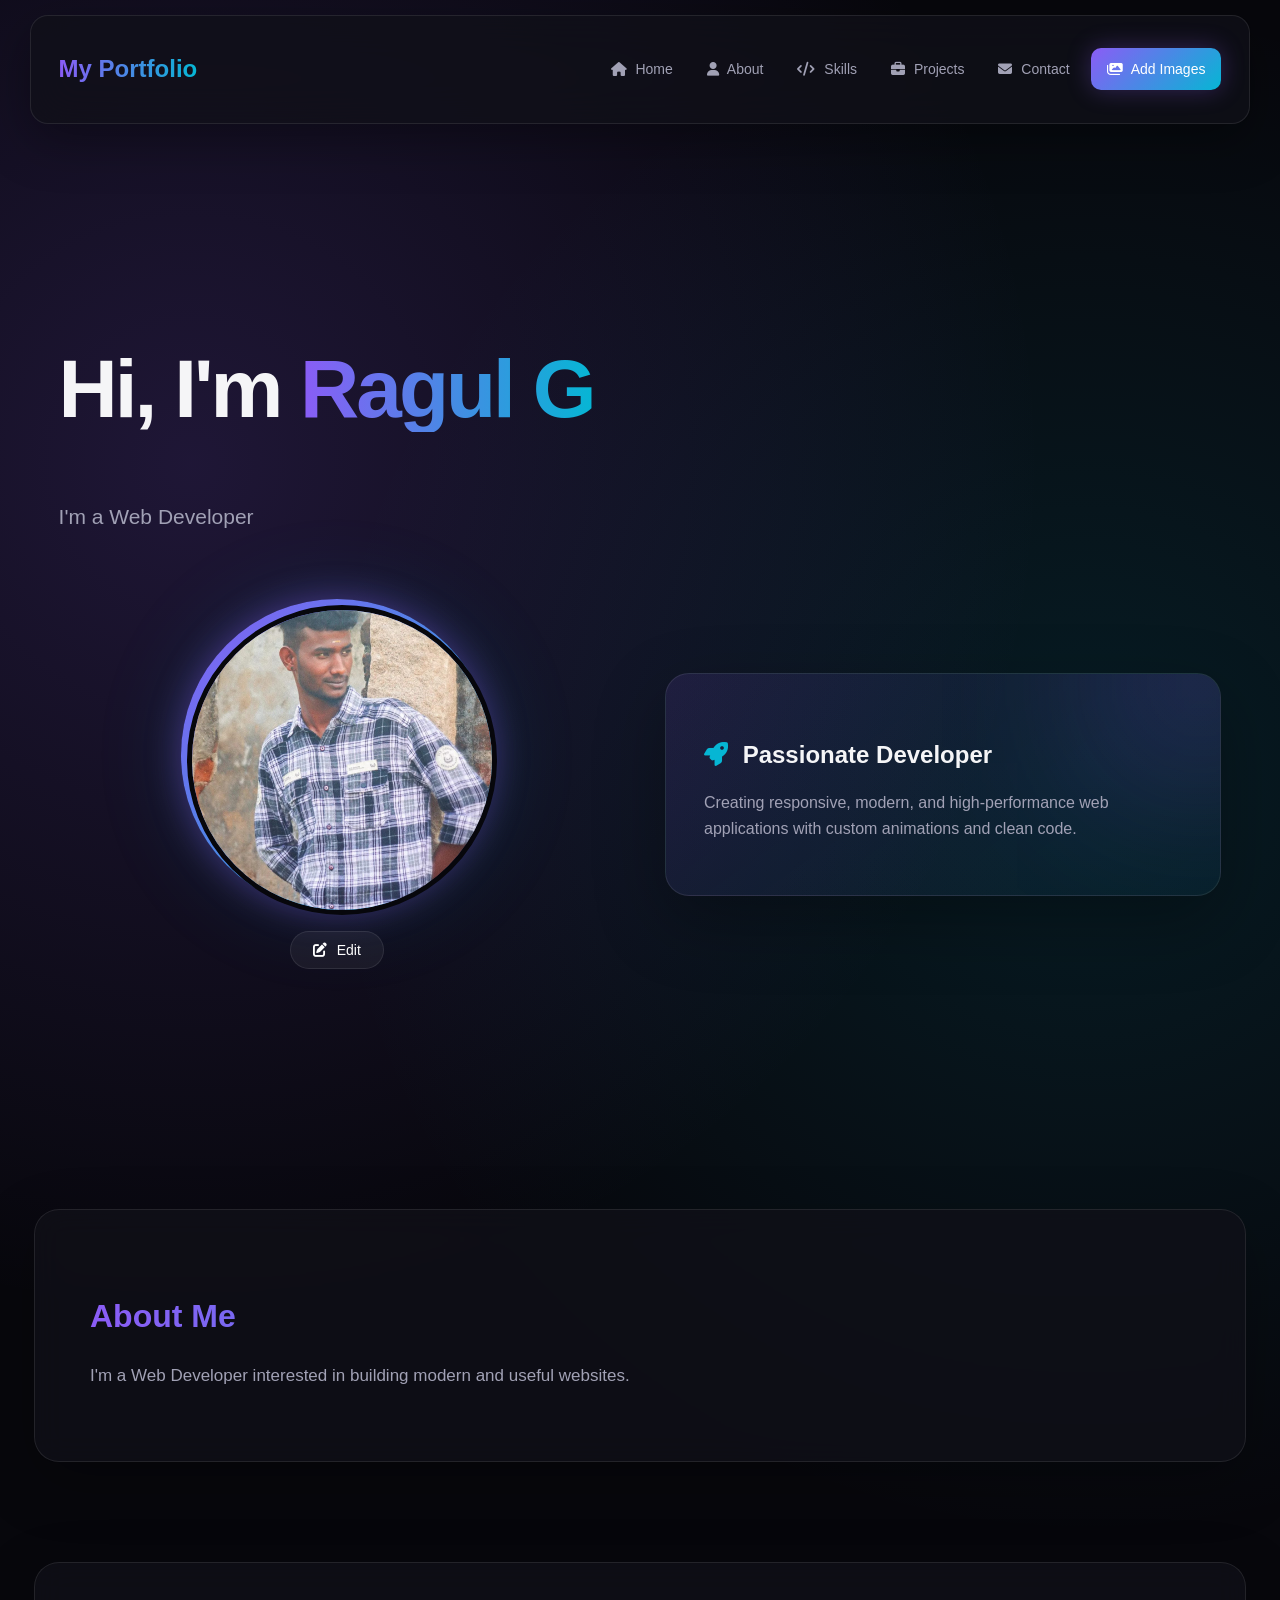
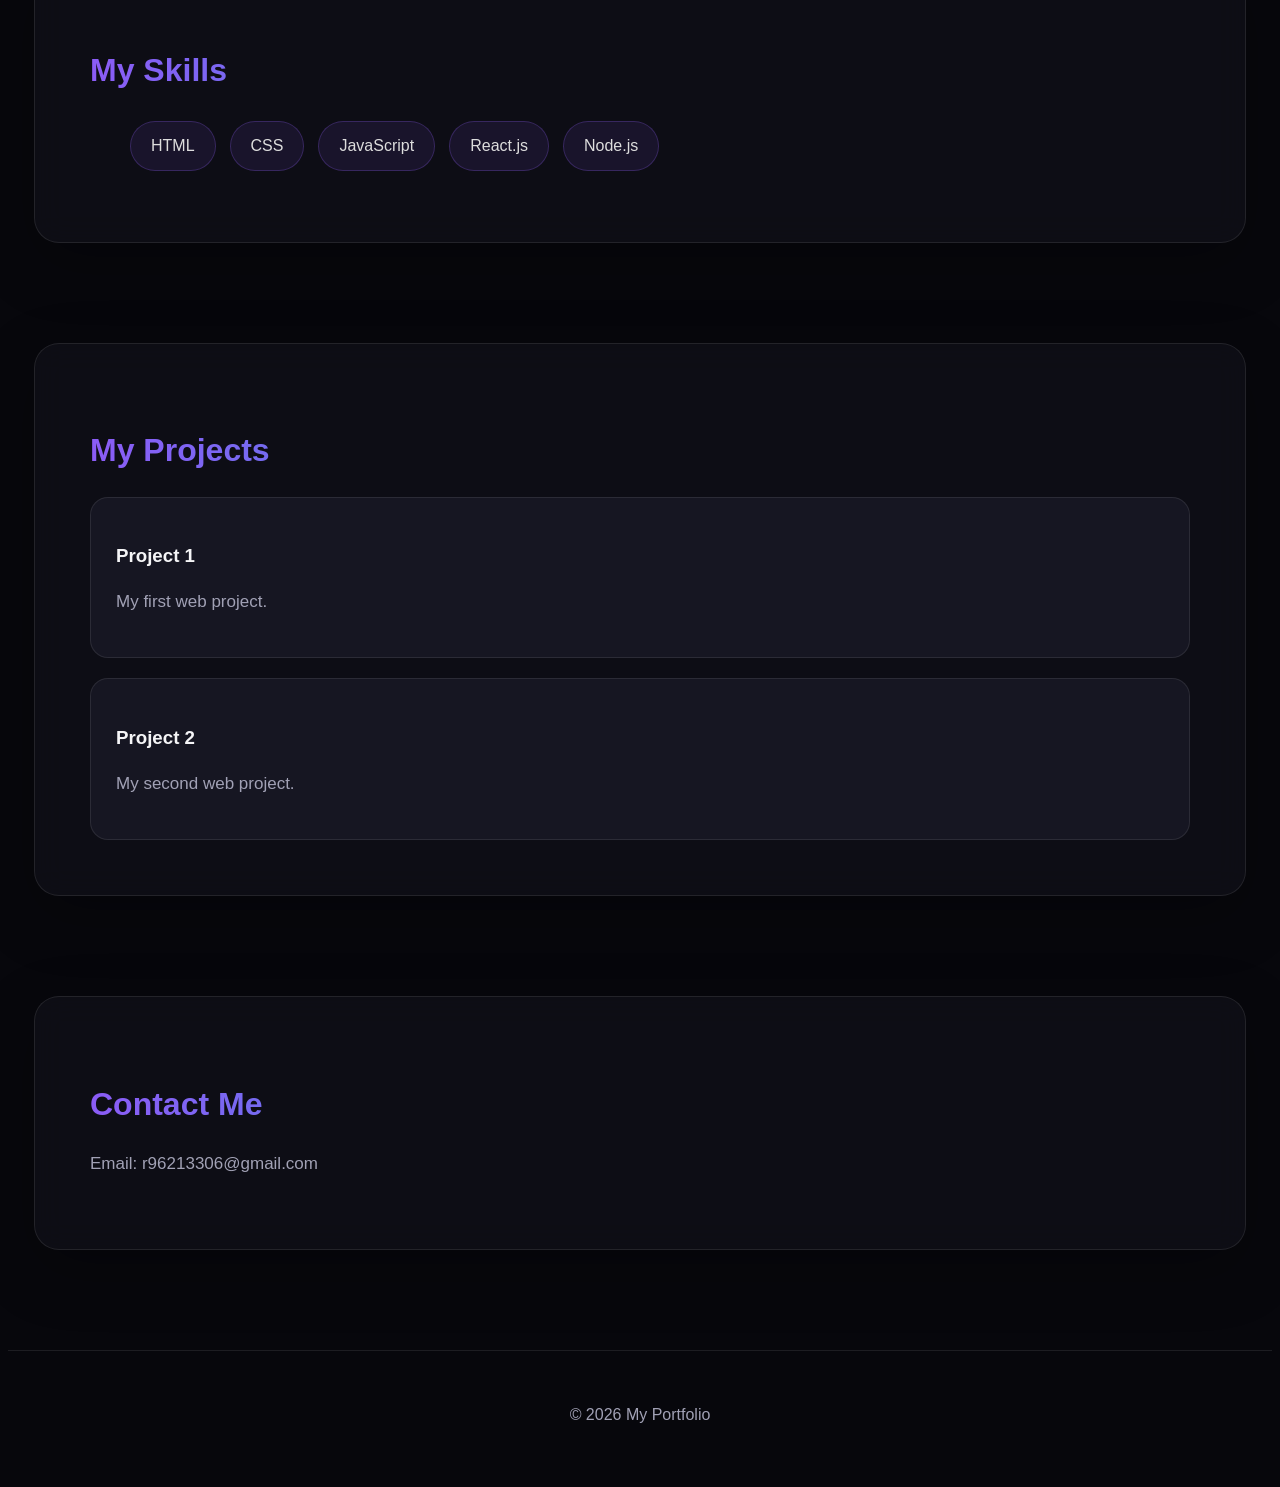
==== index.html @ f5f90d05 "first commit" ====
<!DOCTYPE html>
<html lang="en">
<head>
    <meta charset="UTF-8">
    <meta name="viewport" content="width=device-width, initial-scale=1.0">
    <title>My Portfolio</title>
    <link rel="stylesheet" href="style.css">
    <link rel="stylesheet" href="https://cdnjs.cloudflare.com/ajax/libs/font-awesome/6.5.1/css/all.min.css">
</head>
<body>

    <header>
        <h1>My Portfolio</h1>
        <nav>
            <a href="#home"><i class="fa-solid fa-house"></i> Home</a>
            <a href="#about"><i class="fa-solid fa-user"></i> About</a>
            <a href="#skills"><i class="fa-solid fa-code"></i> Skills</a>
            <a href="#projects"><i class="fa-solid fa-briefcase"></i> Projects</a>
            <a href="#contact"><i class="fa-solid fa-envelope"></i> Contact</a>
            <a href="gallery.html" class="btn"><i class="fas fa-images"></i> Add Images</a>
        </nav>
    </header>

    <main>
        <section id="home" class="hero-section">
            <div class="home-text">
                <h2>Hi, I'm <span>Ragul G</span></h2>
                <p>I'm a Web Developer</p>
            </div>

            <!-- Profile & Side Box Container -->
            <div class="hero-content">
                <!-- Left: Profile & Centered Edit Button -->
                <div class="profile-wrapper">
                    <div class="profile-container">
                        <img src="profile.jpg" alt="Ragul G" class="profile-img" id="main-photo">
                    </div>
                    
                    <button class="edit-btn" onclick="document.getElementById('profile-upload').click()">
                        <i class="fa-solid fa-pen-to-square"></i> Edit
                    </button>
                    <input type="file" id="profile-upload" accept="image/*" style="display: none;" onchange="changeProfilePic(event)">
                </div>

                <!-- Right: Side Animated Glow Box -->
                <div class="animated-box">
                    <h3><i class="fa-solid fa-rocket"></i> Passionate Developer</h3>
                    <p>Creating responsive, modern, and high-performance web applications with custom animations and clean code.</p>
                </div>
            </div>
        </section>

        <section id="about">
            <h2>About Me</h2>
            <p>I'm a Web Developer interested in building modern and useful websites.</p>
        </section>

        <section id="skills">
            <h2>My Skills</h2>
            <ul>
                <li>HTML</li>
                <li>CSS</li>
                <li>JavaScript</li>
                <li>React.js</li>
                <li>Node.js</li>
            </ul>
        </section>

        <section id="projects">
            <h2>My Projects</h2>
            <div>
                <h3>Project 1</h3>
                <p>My first web project.</p>
            </div>
            <div>
                <h3>Project 2</h3>
                <p>My second web project.</p>
            </div>
        </section>

        <section id="contact">
            <h2>Contact Me</h2>
            <p>Email: r96213306@gmail.com</p>
        </section>
    </main>

    <footer>
        <p>© 2026 My Portfolio</p>
    </footer>

    <script src="script.js"></script>
</body>
</html>
---- style.css ----
```css
@import url('https://fonts.googleapis.com/css2?family=Inter:wght@400;500;600;700;800&display=swap');

* {
    margin: 0;
    padding: 0;
    box-sizing: border-box;
    scroll-behavior: smooth;
}

:root {
    --bg: #07070c;
    --card: #101018;
    --card-light: #161622;
    --text: #f5f5f7;
    --muted: #a1a1b5;
    --purple: #8b5cf6;
    --cyan: #06b6d4;
    --border: rgba(255, 255, 255, 0.09);
}

body {
    font-family: 'Inter', sans-serif;
    background:
        radial-gradient(circle at 15% 15%, rgba(139, 92, 246, 0.18), transparent 30%),
        radial-gradient(circle at 85% 25%, rgba(6, 182, 212, 0.12), transparent 30%),
        var(--bg);
    color: var(--text);
    line-height: 1.6;
}

/* ================= HEADER ================= */

header {
    position: sticky;
    top: 15px;
    z-index: 1000;

    width: 92%;
    max-width: 1200px;
    margin: 15px auto;

    padding: 18px 28px;

    display: flex;
    align-items: center;
    justify-content: space-between;

    background: rgba(16, 16, 24, 0.75);
    backdrop-filter: blur(20px);

    border: 1px solid var(--border);
    border-radius: 18px;

    box-shadow: 0 15px 50px rgba(0, 0, 0, 0.35);
}

header h1 {
    font-size: 24px;
    font-weight: 800;

    background: linear-gradient(
        90deg,
        var(--purple),
        var(--cyan)
    );

    -webkit-background-clip: text;
    -webkit-text-fill-color: transparent;
}

nav {
    display: flex;
    align-items: center;
    gap: 8px;
}

nav a {
    color: var(--muted);
    text-decoration: none;

    padding: 9px 13px;

    border-radius: 10px;

    font-size: 14px;
    font-weight: 500;

    transition: 0.3s;
}

nav a i {
    margin-right: 5px;
}

nav a:hover {
    color: white;
    background: rgba(139, 92, 246, 0.12);
}

nav .btn {
    background: linear-gradient(
        135deg,
        var(--purple),
        var(--cyan)
    );

    color: white;

    padding: 10px 16px;

    box-shadow: 0 0 25px rgba(139, 92, 246, 0.3);
}

nav .btn:hover {
    transform: translateY(-2px);
}

/* ================= HERO ================= */

.hero-section {
    min-height: 90vh;

    width: 92%;
    max-width: 1200px;

    margin: auto;

    display: flex;
    flex-direction: column;
    justify-content: center;

    padding: 80px 0;
}

.home-text {
    margin-bottom: 45px;
}

.home-text h2 {
    font-size: clamp(42px, 7vw, 82px);
    line-height: 1.05;

    font-weight: 800;

    letter-spacing: -3px;
}

.home-text h2 span {
    display: inline-block;

    background: linear-gradient(
        90deg,
        var(--purple),
        var(--cyan)
    );

    -webkit-background-clip: text;
    -webkit-text-fill-color: transparent;
}

.home-text p {
    margin-top: 18px;

    color: var(--muted);

    font-size: 21px;
}

/* ================= HERO CONTENT ================= */

.hero-content {
    display: grid;

    grid-template-columns: 1fr 1fr;

    gap: 50px;

    align-items: center;
}

/* ================= PROFILE ================= */

.profile-wrapper {
    display: flex;
    flex-direction: column;
    align-items: center;
}

.profile-container {
    width: 300px;
    height: 300px;

    padding: 6px;

    border-radius: 50%;

    background: linear-gradient(
        135deg,
        var(--purple),
        var(--cyan)
    );

    box-shadow:
        0 0 35px rgba(139, 92, 246, 0.4),
        0 0 90px rgba(6, 182, 212, 0.15);
}

.profile-img {
    width: 100%;
    height: 100%;

    object-fit: cover;

    border-radius: 50%;

    border: 5px solid var(--bg);

    display: block;
}

.edit-btn {
    margin-top: 20px;

    border: 1px solid var(--border);

    background: rgba(255, 255, 255, 0.05);

    color: white;

    padding: 10px 22px;

    border-radius: 30px;

    cursor: pointer;

    font-size: 14px;

    transition: 0.3s;
}

.edit-btn i {
    margin-right: 6px;
}

.edit-btn:hover {
    background: var(--purple);

    transform: translateY(-3px);

    box-shadow: 0 8px 25px rgba(139, 92, 246, 0.35);
}

/* ================= ANIMATED BOX ================= */

.animated-box {
    position: relative;

    padding: 38px;

    border-radius: 24px;

    background:
        linear-gradient(
            145deg,
            rgba(139, 92, 246, 0.12),
            rgba(6, 182, 212, 0.06)
        );

    border: 1px solid var(--border);

    overflow: hidden;

    box-shadow: 0 25px 70px rgba(0, 0, 0, 0.3);

    transition: 0.4s;
}

.animated-box::before {
    content: "";

    position: absolute;

    width: 180px;
    height: 180px;

    background: var(--purple);

    filter: blur(90px);

    opacity: 0.25;

    top: -80px;
    right: -70px;
}

.animated-box:hover {
    transform: translateY(-8px);

    border-color: rgba(139, 92, 246, 0.4);

    box-shadow:
        0 25px 80px rgba(139, 92, 246, 0.15);
}

.animated-box h3 {
    position: relative;

    font-size: 24px;

    margin-bottom: 15px;
}

.animated-box h3 i {
    color: var(--cyan);

    margin-right: 8px;
}

.animated-box p {
    position: relative;

    color: var(--muted);

    font-size: 16px;
}

/* ================= ALL SECTIONS ================= */

main > section:not(#home) {
    width: 92%;
    max-width: 1100px;

    margin: 100px auto;

    padding: 55px;

    background: rgba(16, 16, 24, 0.75);

    border: 1px solid var(--border);

    border-radius: 25px;

    backdrop-filter: blur(15px);

    box-shadow: 0 20px 60px rgba(0, 0, 0, 0.25);
}

main > section:not(#home) h2 {
    font-size: 32px;

    margin-bottom: 20px;

    background: linear-gradient(
        90deg,
        var(--purple),
        var(--cyan)
    );

    -webkit-background-clip: text;
    -webkit-text-fill-color: transparent;
}

main > section:not(#home) p {
    color: var(--muted);

    font-size: 17px;
}

/* ================= SKILLS ================= */

#skills ul {
    display: flex;

    flex-wrap: wrap;

    gap: 14px;

    list-style: none;

    margin-top: 25px;
}

#skills li {
    padding: 11px 20px;

    background: rgba(139, 92, 246, 0.1);

    border: 1px solid rgba(139, 92, 246, 0.25);

    border-radius: 30px;

    color: #ddd;

    transition: 0.3s;
}

#skills li:hover {
    transform: translateY(-5px);

    background: linear-gradient(
        135deg,
        var(--purple),
        var(--cyan)
    );

    color: white;

    box-shadow: 0 10px 30px rgba(139, 92, 246, 0.25);
}

/* ================= PROJECTS ================= */

#projects > div {
    margin-top: 20px;

    padding: 25px;

    background: var(--card-light);

    border: 1px solid var(--border);

    border-radius: 18px;

    transition: 0.3s;
}

#projects > div:hover {
    transform: translateY(-6px);

    border-color: rgba(6, 182, 212, 0.35);

    box-shadow: 0 15px 40px rgba(6, 182, 212, 0.08);
}

#projects h3 {
    margin-bottom: 8px;
}

/* ================= CONTACT ================= */

#contact p {
    margin-top: 10px;
}

/* ================= FOOTER ================= */

footer {
    text-align: center;

    padding: 35px;

    color: var(--muted);

    border-top: 1px solid var(--border);

    margin-top: 80px;
}

/* ================= RESPONSIVE ================= */

@media (max-width: 850px) {

    header {
        flex-direction: column;

        gap: 15px;
    }

    nav {
        flex-wrap: wrap;

        justify-content: center;
    }

    .hero-section {
        padding-top: 60px;
    }

    .hero-content {
        grid-template-columns: 1fr;

        text-align: center;
    }

    .home-text h2 {
        letter-spacing: -2px;
    }

    .animated-box {
        text-align: left;
    }
}

@media (max-width: 550px) {

    header {
        width: 95%;

        padding: 16px;
    }

    nav a {
        font-size: 12px;

        padding: 7px 8px;
    }

    nav .btn {
        width: 100%;

        text-align: center;
    }

    .home-text h2 {
        font-size: 43px;
    }

    .home-text p {
        font-size: 17px;
    }

    .profile-container {
        width: 230px;
        height: 230px;
    }

    main > section:not(#home) {
        padding: 30px 22px;

        margin: 60px auto;
    }
}
```
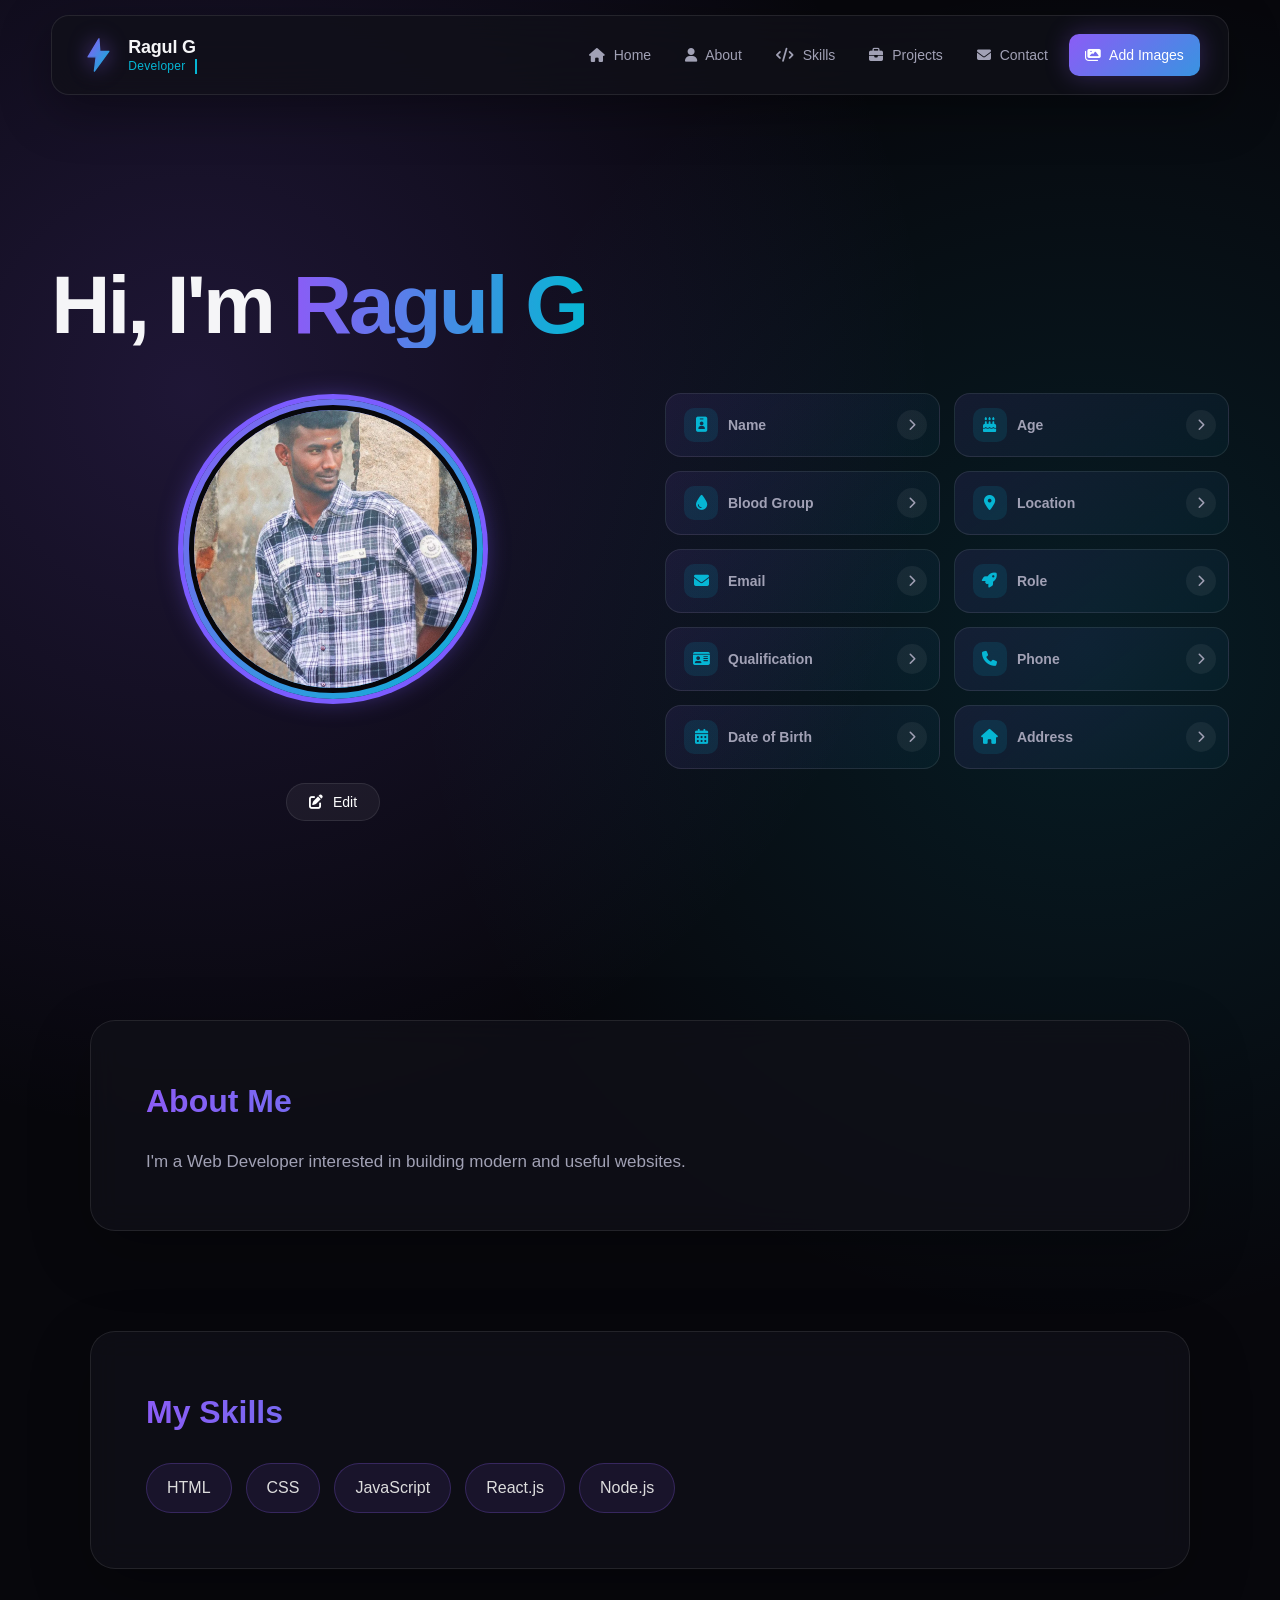
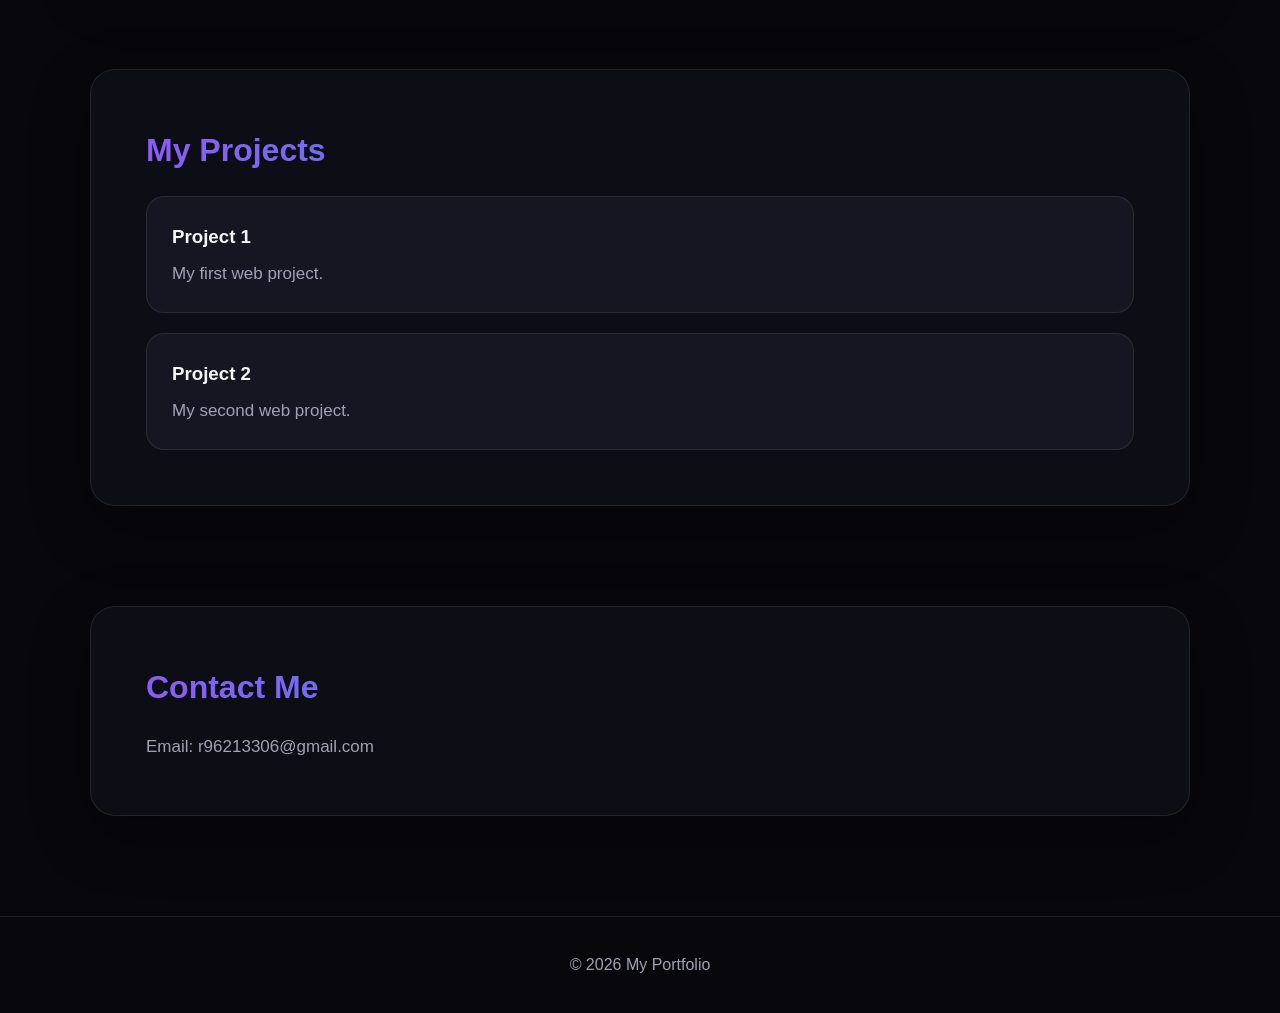
==== commit dfa2a345: "Updated website" ====
--- a/index.html
+++ b/index.html
@@ -3,14 +3,29 @@
 <head>
     <meta charset="UTF-8">
     <meta name="viewport" content="width=device-width, initial-scale=1.0">
-    <title>My Portfolio</title>
+   
     <link rel="stylesheet" href="style.css">
     <link rel="stylesheet" href="https://cdnjs.cloudflare.com/ajax/libs/font-awesome/6.5.1/css/all.min.css">
 </head>
 <body>
 
     <header>
-        <h1>My Portfolio</h1>
+        <div class="logo-badge">
+            <svg class="mono-spark" viewBox="0 0 40 40" xmlns="http://www.w3.org/2000/svg">
+                <defs>
+                    <linearGradient id="sparkGrad" x1="0%" y1="0%" x2="100%" y2="100%">
+                        <stop offset="0%" stop-color="#8b5cf6" />
+                        <stop offset="100%" stop-color="#06b6d4" />
+                    </linearGradient>
+                </defs>
+                <path d="M21 2 L9 22 H18 L16 38 L32 16 H22 L21 2 Z"
+                      fill="url(#sparkGrad)" stroke="url(#sparkGrad)" stroke-width="1.5" stroke-linejoin="round" />
+            </svg>
+            <div class="logo-text">
+                <span class="logo-name">Ragul G</span>
+                <span class="logo-role">Developer</span>
+            </div>
+        </div>
         <nav>
             <a href="#home"><i class="fa-solid fa-house"></i> Home</a>
             <a href="#about"><i class="fa-solid fa-user"></i> About</a>
@@ -25,7 +40,7 @@
         <section id="home" class="hero-section">
             <div class="home-text">
                 <h2>Hi, I'm <span>Ragul G</span></h2>
-                <p>I'm a Web Developer</p>
+              
             </div>
 
             <!-- Profile & Side Box Container -->
@@ -42,10 +57,98 @@
                     <input type="file" id="profile-upload" accept="image/*" style="display: none;" onchange="changeProfilePic(event)">
                 </div>
 
-                <!-- Right: Side Animated Glow Box -->
-                <div class="animated-box">
-                    <h3><i class="fa-solid fa-rocket"></i> Passionate Developer</h3>
-                    <p>Creating responsive, modern, and high-performance web applications with custom animations and clean code.</p>
+                <!-- Right: Click-arrow to reveal side flyout -->
+                <div class="info-grid">
+                    <div class="info-chip">
+                        <i class="fa-solid fa-id-badge"></i>
+                        <span class="info-label">Name</span>
+                        <button class="chip-arrow" aria-label="Show Name" type="button">
+                            <i class="fa-solid fa-chevron-right"></i>
+                        </button>
+                        <div class="chip-flyout">Ragul G</div>
+                    </div>
+
+                    <div class="info-chip">
+                        <i class="fa-solid fa-cake-candles"></i>
+                        <span class="info-label">Age</span>
+                        <button class="chip-arrow" aria-label="Show Age" type="button">
+                            <i class="fa-solid fa-chevron-right"></i>
+                        </button>
+                        <div class="chip-flyout">24</div>
+                    </div>
+
+                    <div class="info-chip">
+                        <i class="fa-solid fa-droplet"></i>
+                        <span class="info-label">Blood Group</span>
+                        <button class="chip-arrow" aria-label="Show Blood Group" type="button">
+                            <i class="fa-solid fa-chevron-right"></i>
+                        </button>
+                        <div class="chip-flyout">'A'Positive</div>
+                    </div>
+
+                    <div class="info-chip">
+                        <i class="fa-solid fa-location-dot"></i>
+                        <span class="info-label">Location</span>
+                        <button class="chip-arrow" aria-label="Show Location" type="button">
+                            <i class="fa-solid fa-chevron-right"></i>
+                        </button>
+                        <div class="chip-flyout">Tamil Nadu, India</div>
+                    </div>
+
+                    <div class="info-chip">
+                        <i class="fa-solid fa-envelope"></i>
+                        <span class="info-label">Email</span>
+                        <button class="chip-arrow" aria-label="Show Email" type="button">
+                            <i class="fa-solid fa-chevron-right"></i>
+                        </button>
+                        <div class="chip-flyout">r96213306@gmail.com</div>
+                    </div>
+
+                    <div class="info-chip">
+                        <i class="fa-solid fa-rocket"></i>
+                        <span class="info-label">Role</span>
+                        <button class="chip-arrow" aria-label="Show Role" type="button">
+                            <i class="fa-solid fa-chevron-right"></i>
+                        </button>
+                        <div class="chip-flyout">Web Developer</div>
+                    </div>
+
+                    <div class="info-chip">
+                        <i class="fa-solid fa-id-card"></i>
+                        <span class="info-label">Qualification</span>
+                        <button class="chip-arrow" aria-label="Show Aadhar No" type="button">
+                            <i class="fa-solid fa-chevron-right"></i>
+                        </button>
+                        <div class="chip-flyout">BSC INFORMATION TECHNOLOGY</div>
+                    </div>
+
+                    <div class="info-chip">
+                        <i class="fa-solid fa-phone"></i>
+                        <span class="info-label">Phone</span>
+                        <button class="chip-arrow" aria-label="Show Phone" type="button">
+                            <i class="fa-solid fa-chevron-right"></i>
+                        </button>
+                        <div class="chip-flyout">+91 8807239224</div>
+                    </div>
+
+                 
+                    <div class="info-chip">
+                        <i class="fa-solid fa-calendar-days"></i>
+                        <span class="info-label">Date of Birth</span>
+                        <button class="chip-arrow" aria-label="Show Date of Birth" type="button">
+                            <i class="fa-solid fa-chevron-right"></i>
+                        </button>
+                        <div class="chip-flyout">09 / 09 / 2002</div>
+                    </div>
+
+                    <div class="info-chip">
+                        <i class="fa-solid fa-house"></i>
+                        <span class="info-label">Address</span>
+                        <button class="chip-arrow" aria-label="Show Address" type="button">
+                            <i class="fa-solid fa-chevron-right"></i>
+                        </button>
+                        <div class="chip-flyout">M.Pannaipatty,Rajakkapattty(po),Indracolony,Dindigul</div>
+                    </div>
                 </div>
             </div>
         </section>
@@ -89,5 +192,29 @@
     </footer>
 
     <script src="script.js"></script>
+    <script>
+        document.querySelectorAll('.chip-arrow').forEach(function (arrow) {
+            arrow.addEventListener('click', function () {
+                var chip = arrow.closest('.info-chip');
+                var wasActive = chip.classList.contains('active');
+
+                document.querySelectorAll('.info-chip.active').forEach(function (c) {
+                    c.classList.remove('active');
+                });
+
+                if (!wasActive) {
+                    chip.classList.add('active');
+                }
+            });
+        });
+
+        document.addEventListener('click', function (e) {
+            if (!e.target.closest('.info-chip')) {
+                document.querySelectorAll('.info-chip.active').forEach(function (c) {
+                    c.classList.remove('active');
+                });
+            }
+        });
+    </script>
 </body>
 </html>
--- a/style.css
+++ b/style.css
@@ -1,4 +1,3 @@
-```css
 @import url('https://fonts.googleapis.com/css2?family=Inter:wght@400;500;600;700;800&display=swap');
 
 * {
@@ -53,20 +52,123 @@
     border-radius: 18px;
 
     box-shadow: 0 15px 50px rgba(0, 0, 0, 0.35);
-}
-
-header h1 {
-    font-size: 24px;
+
+    /* --- entrance animation --- */
+    opacity: 0;
+    transform: translateY(-30px);
+    animation: headerDrop 0.8s cubic-bezier(.19,1,.22,1) forwards;
+
+    /* smooth reaction if you later toggle a .scrolled class via JS */
+    transition: box-shadow 0.4s ease, background 0.4s ease, border-color 0.4s ease;
+}
+
+@keyframes headerDrop {
+    0% {
+        opacity: 0;
+        transform: translateY(-30px);
+        filter: blur(6px);
+    }
+    100% {
+        opacity: 1;
+        transform: translateY(0);
+        filter: blur(0);
+    }
+}
+
+/* optional: add class="scrolled" to <header> via JS on window scroll for extra depth */
+header.scrolled {
+    box-shadow: 0 15px 50px rgba(0, 0, 0, 0.55), 0 0 40px rgba(139, 92, 246, 0.12);
+    border-color: rgba(139, 92, 246, 0.25);
+}
+
+/* ---------- Logo badge (monogram + name + typewriter tagline) ---------- */
+
+.logo-badge {
+    display: flex;
+    align-items: center;
+    gap: 12px;
+
+    opacity: 0;
+    transform: translateY(-14px);
+    animation: navLinkIn 0.6s ease forwards;
+    animation-delay: 0.1s;
+}
+
+.logo-badge .mono-spark {
+    width: clamp(28px, 4.5vw, 36px);
+    height: clamp(28px, 4.5vw, 36px);
+    flex-shrink: 0;
+
+    filter: drop-shadow(0 0 10px rgba(139, 92, 246, 0.55));
+
+    animation: sparkFloat 3s ease-in-out infinite, sparkPulse 3s ease-in-out infinite;
+    transform-origin: center;
+}
+
+@keyframes sparkFloat {
+    0%, 100% { transform: translateY(0) rotate(0deg); }
+    50%      { transform: translateY(-3px) rotate(-6deg); }
+}
+
+@keyframes sparkPulse {
+    0%, 100% { filter: drop-shadow(0 0 8px rgba(139, 92, 246, 0.45)); }
+    50%      { filter: drop-shadow(0 0 16px rgba(6, 182, 212, 0.65)); }
+}
+
+.logo-text {
+    display: flex;
+    flex-direction: column;
+    line-height: 1.25;
+}
+
+.logo-name {
+    font-size: 18px;
     font-weight: 800;
-
-    background: linear-gradient(
-        90deg,
-        var(--purple),
-        var(--cyan)
-    );
-
-    -webkit-background-clip: text;
-    -webkit-text-fill-color: transparent;
+    color: var(--text);
+    letter-spacing: -0.2px;
+}
+
+.logo-role {
+    position: relative;
+    display: inline-block;
+
+    font-size: 12px;
+    font-weight: 500;
+    color: var(--cyan);
+    letter-spacing: 0.3px;
+
+    white-space: nowrap;
+    overflow: hidden;
+
+    width: 0;
+    border-right: 2px solid var(--cyan);
+
+    animation:
+        typeRole 1.6s steps(9, end) 1.1s forwards,
+        blinkCursor 0.75s step-end infinite 1.1s;
+}
+
+@keyframes typeRole {
+    from { width: 0; }
+    to   { width: 5.7em; }
+}
+
+@keyframes blinkCursor {
+    0%, 100% { border-color: var(--cyan); }
+    50%      { border-color: transparent; }
+}
+
+@keyframes logoShine {
+    0% { background-position: 0% center; }
+    100% { background-position: 200% center; }
+}
+
+@media (prefers-reduced-motion: reduce) {
+    .logo-role {
+        width: 5.7em;
+        animation: none;
+        border-right: none;
+    }
 }
 
 nav {
@@ -76,6 +178,7 @@
 }
 
 nav a {
+    position: relative;
     color: var(--muted);
     text-decoration: none;
 
@@ -86,16 +189,59 @@
     font-size: 14px;
     font-weight: 500;
 
-    transition: 0.3s;
+    transition: color 0.3s ease, background 0.3s ease, transform 0.3s ease;
+
+    /* --- staggered entrance --- */
+    opacity: 0;
+    transform: translateY(-14px);
+    animation: navLinkIn 0.6s ease forwards;
+}
+
+nav a:nth-of-type(1) { animation-delay: 0.20s; }
+nav a:nth-of-type(2) { animation-delay: 0.30s; }
+nav a:nth-of-type(3) { animation-delay: 0.40s; }
+nav a:nth-of-type(4) { animation-delay: 0.50s; }
+nav a:nth-of-type(5) { animation-delay: 0.60s; }
+
+@keyframes navLinkIn {
+    to {
+        opacity: 1;
+        transform: translateY(0);
+    }
 }
 
 nav a i {
     margin-right: 5px;
+    transition: transform 0.3s ease;
+}
+
+/* animated underline on hover */
+nav a::after {
+    content: "";
+    position: absolute;
+    left: 13px;
+    right: 13px;
+    bottom: 4px;
+    height: 2px;
+    border-radius: 2px;
+    background: linear-gradient(90deg, var(--purple), var(--cyan));
+    transform: scaleX(0);
+    transform-origin: center;
+    transition: transform 0.35s cubic-bezier(.22,1,.36,1);
 }
 
 nav a:hover {
     color: white;
     background: rgba(139, 92, 246, 0.12);
+    transform: translateY(-3px);
+}
+
+nav a:hover::after {
+    transform: scaleX(1);
+}
+
+nav a:hover i {
+    transform: scale(1.15) rotate(-6deg);
 }
 
 nav .btn {
@@ -109,11 +255,46 @@
 
     padding: 10px 16px;
 
+    background-size: 180% auto;
+    background-position: 0% center;
+
     box-shadow: 0 0 25px rgba(139, 92, 246, 0.3);
+
+    /* --- attention-grabbing pulse, still subtle --- */
+    animation: navLinkIn 0.6s ease forwards, btnPulse 3s ease-in-out 1.2s infinite;
+    animation-delay: 0.65s, 1.5s;
+    opacity: 0;
+    transform: translateY(-14px);
+
+    transition: transform 0.3s ease, box-shadow 0.3s ease, background-position 0.6s ease;
+}
+
+@keyframes btnPulse {
+    0%, 100% {
+        box-shadow: 0 0 22px rgba(139, 92, 246, 0.3);
+    }
+    50% {
+        box-shadow: 0 0 32px rgba(139, 92, 246, 0.55), 0 0 55px rgba(6, 182, 212, 0.25);
+    }
 }
 
 nav .btn:hover {
-    transform: translateY(-2px);
+    transform: translateY(-3px) scale(1.04);
+    background-position: 100% center;
+    box-shadow: 0 10px 30px rgba(6, 182, 212, 0.45);
+}
+
+nav .btn:active {
+    transform: translateY(-1px) scale(0.98);
+}
+
+/* respect users who don't want motion */
+@media (prefers-reduced-motion: reduce) {
+    header, nav a, nav .btn {
+        animation: none !important;
+        opacity: 1 !important;
+        transform: none !important;
+    }
 }
 
 /* ================= HERO ================= */
@@ -182,18 +363,39 @@
 /* ================= PROFILE ================= */
 
 .profile-wrapper {
+    position: relative;
+
     display: flex;
     flex-direction: column;
     align-items: center;
+
+    padding-bottom: 64px;
+
+    animation: profileFloat 4s ease-in-out infinite;
+}
+
+@keyframes profileFloat {
+    0% {
+        transform: translateY(0);
+    }
+
+    50% {
+        transform: translateY(-8px);
+    }
+
+    100% {
+        transform: translateY(0);
+    }
 }
 
 .profile-container {
     width: 300px;
     height: 300px;
+    border-radius: 50%;
+    overflow: hidden;
+    cursor: pointer;
 
     padding: 6px;
-
-    border-radius: 50%;
 
     background: linear-gradient(
         135deg,
@@ -201,15 +403,18 @@
         var(--cyan)
     );
 
+    transition:
+        transform 0.5s ease,
+        box-shadow 0.5s ease;
+
     box-shadow:
-        0 0 35px rgba(139, 92, 246, 0.4),
-        0 0 90px rgba(6, 182, 212, 0.15);
+        0 0 0 5px #7c5cff,
+        0 0 25px rgba(124, 92, 255, 0.5);
 }
 
 .profile-img {
     width: 100%;
     height: 100%;
-
     object-fit: cover;
 
     border-radius: 50%;
@@ -217,9 +422,27 @@
     border: 5px solid var(--bg);
 
     display: block;
+
+    transition: transform 0.6s ease;
+}
+
+.profile-container:hover {
+    transform: translateY(-10px) scale(1.05) rotate(2deg);
+
+    box-shadow:
+        0 0 25px #7c5cff,
+        0 0 50px #00d4ff;
+}
+
+.profile-container:hover .profile-img {
+    transform: scale(1.12);
 }
 
 .edit-btn {
+    position: absolute;
+    top: 100%;
+    left: 50%;
+    transform: translateX(-50%);
     margin-top: 20px;
 
     border: 1px solid var(--border);
@@ -235,6 +458,8 @@
     cursor: pointer;
 
     font-size: 14px;
+
+    white-space: nowrap;
 
     transition: 0.3s;
 }
@@ -246,83 +471,202 @@
 .edit-btn:hover {
     background: var(--purple);
 
-    transform: translateY(-3px);
+    transform: translateX(-50%) translateY(-3px);
 
     box-shadow: 0 8px 25px rgba(139, 92, 246, 0.35);
 }
 
-/* ================= ANIMATED BOX ================= */
-
-.animated-box {
+/* ================= INFO CHIPS (arrow click → side flyout) ================= */
+
+.info-grid {
+    display: grid;
+    grid-template-columns: 1fr 1fr;
+    gap: 14px;
+}
+
+.info-chip {
     position: relative;
 
-    padding: 38px;
-
-    border-radius: 24px;
+    display: flex;
+    align-items: center;
+    gap: 10px;
+
+    padding: 14px 12px 14px 18px;
+
+    border: 1px solid var(--border);
+    border-radius: 16px;
 
     background:
         linear-gradient(
             145deg,
-            rgba(139, 92, 246, 0.12),
-            rgba(6, 182, 212, 0.06)
+            rgba(139, 92, 246, 0.10),
+            rgba(6, 182, 212, 0.05)
         );
 
-    border: 1px solid var(--border);
-
-    overflow: hidden;
-
-    box-shadow: 0 25px 70px rgba(0, 0, 0, 0.3);
-
-    transition: 0.4s;
-}
-
-.animated-box::before {
+    color: var(--text);
+    text-align: left;
+
+    transition: border-color 0.35s ease, box-shadow 0.35s ease, background 0.35s ease;
+}
+
+.info-chip > i {
+    flex-shrink: 0;
+
+    width: 34px;
+    height: 34px;
+
+    display: flex;
+    align-items: center;
+    justify-content: center;
+
+    border-radius: 10px;
+
+    font-size: 15px;
+    color: var(--cyan);
+
+    background: rgba(6, 182, 212, 0.12);
+
+    transition: transform 0.4s cubic-bezier(.34,1.56,.64,1), color 0.35s ease, background 0.35s ease;
+}
+
+.info-chip .info-label {
+    flex: 1;
+
+    font-size: 14px;
+    font-weight: 600;
+    color: var(--muted);
+}
+
+.chip-arrow {
+    flex-shrink: 0;
+
+    width: 30px;
+    height: 30px;
+
+    display: flex;
+    align-items: center;
+    justify-content: center;
+
+    border: none;
+    border-radius: 50%;
+
+    background: rgba(255, 255, 255, 0.06);
+    color: var(--muted);
+
+    cursor: pointer;
+    font-size: 12px;
+
+    transition: transform 0.35s cubic-bezier(.34,1.56,.64,1), background 0.3s ease, color 0.3s ease;
+}
+
+.chip-arrow:hover {
+    background: rgba(139, 92, 246, 0.25);
+    color: white;
+}
+
+/* --- side flyout panel --- */
+.chip-flyout {
+    position: absolute;
+    top: 50%;
+    left: 100%;
+    z-index: 20;
+
+    margin-left: 12px;
+    padding: 10px 16px;
+
+    min-width: max-content;
+    max-width: 220px;
+
+    border-radius: 12px;
+    border: 1px solid rgba(6, 182, 212, 0.35);
+
+    background: linear-gradient(135deg, rgba(21, 21, 32, 0.98), rgba(16, 16, 24, 0.98));
+    box-shadow: 0 14px 34px rgba(0, 0, 0, 0.45), 0 0 0 1px rgba(139, 92, 246, 0.15);
+
+    font-size: 13.5px;
+    font-weight: 600;
+    color: var(--text);
+    white-space: normal;
+
+    opacity: 0;
+    pointer-events: none;
+    transform: translate(-8px, -50%) scale(0.92);
+    transform-origin: left center;
+    transition: opacity 0.3s cubic-bezier(.22,1,.36,1), transform 0.3s cubic-bezier(.22,1,.36,1);
+}
+
+/* little connector arrow on the flyout */
+.chip-flyout::before {
     content: "";
-
     position: absolute;
-
-    width: 180px;
-    height: 180px;
-
-    background: var(--purple);
-
-    filter: blur(90px);
-
-    opacity: 0.25;
-
-    top: -80px;
-    right: -70px;
-}
-
-.animated-box:hover {
-    transform: translateY(-8px);
-
-    border-color: rgba(139, 92, 246, 0.4);
-
-    box-shadow:
-        0 25px 80px rgba(139, 92, 246, 0.15);
-}
-
-.animated-box h3 {
-    position: relative;
-
-    font-size: 24px;
-
-    margin-bottom: 15px;
-}
-
-.animated-box h3 i {
-    color: var(--cyan);
-
-    margin-right: 8px;
-}
-
-.animated-box p {
-    position: relative;
-
-    color: var(--muted);
-
-    font-size: 16px;
+    top: 50%;
+    left: -5px;
+    transform: translateY(-50%) rotate(45deg);
+
+    width: 10px;
+    height: 10px;
+
+    background: rgba(21, 21, 32, 0.98);
+    border-left: 1px solid rgba(6, 182, 212, 0.35);
+    border-bottom: 1px solid rgba(6, 182, 212, 0.35);
+}
+
+/* right-column chips flip the flyout to the left side, so it never runs off-screen */
+.info-grid > .info-chip:nth-child(2n) .chip-flyout {
+    left: auto;
+    right: 100%;
+    margin-left: 0;
+    margin-right: 12px;
+    transform: translate(8px, -50%) scale(0.92);
+    transform-origin: right center;
+}
+
+.info-grid > .info-chip:nth-child(2n) .chip-flyout::before {
+    left: auto;
+    right: -5px;
+    transform: translateY(-50%) rotate(45deg);
+    border-left: none;
+    border-bottom: none;
+    border-right: 1px solid rgba(6, 182, 212, 0.35);
+    border-top: 1px solid rgba(6, 182, 212, 0.35);
+}
+
+.info-chip:hover {
+    border-color: rgba(139, 92, 246, 0.3);
+    box-shadow: 0 10px 24px rgba(139, 92, 246, 0.14);
+}
+
+/* --- active / open state --- */
+.info-chip.active {
+    border-color: rgba(6, 182, 212, 0.5);
+    background:
+        linear-gradient(
+            145deg,
+            rgba(139, 92, 246, 0.18),
+            rgba(6, 182, 212, 0.12)
+        );
+    box-shadow: 0 0 0 1px rgba(6, 182, 212, 0.25), 0 14px 34px rgba(6, 182, 212, 0.18);
+}
+
+.info-chip.active > i {
+    color: white;
+    background: linear-gradient(135deg, var(--purple), var(--cyan));
+}
+
+.info-chip.active .chip-arrow {
+    background: linear-gradient(135deg, var(--purple), var(--cyan));
+    color: white;
+    transform: rotate(90deg);
+}
+
+.info-chip.active .chip-flyout {
+    opacity: 1;
+    pointer-events: auto;
+    transform: translate(0, -50%) scale(1);
+}
+
+.info-grid > .info-chip:nth-child(2n).active .chip-flyout {
+    transform: translate(0, -50%) scale(1);
 }
 
 /* ================= ALL SECTIONS ================= */
@@ -422,15 +766,17 @@
 
     border-radius: 18px;
 
-    transition: 0.3s;
+    transition: all 0.5s ease;
 }
 
 #projects > div:hover {
-    transform: translateY(-6px);
+    transform: translateY(-10px) scale(1.03);
 
     border-color: rgba(6, 182, 212, 0.35);
 
-    box-shadow: 0 15px 40px rgba(6, 182, 212, 0.08);
+    box-shadow:
+        0 0 25px rgba(124, 92, 255, 0.6),
+        0 0 50px rgba(0, 212, 255, 0.4);
 }
 
 #projects h3 {
@@ -487,8 +833,37 @@
         letter-spacing: -2px;
     }
 
-    .animated-box {
+    .info-grid {
+        grid-template-columns: 1fr;
         text-align: left;
+    }
+
+    .info-grid > .info-chip .chip-flyout,
+    .info-grid > .info-chip:nth-child(2n) .chip-flyout {
+        top: 100%;
+        left: 0;
+        right: 0;
+        bottom: auto;
+        margin: 10px 0 0 0;
+        max-width: none;
+        transform: translateY(-8px) scale(0.96);
+        transform-origin: top center;
+    }
+
+    .info-grid > .info-chip .chip-flyout::before,
+    .info-grid > .info-chip:nth-child(2n) .chip-flyout::before {
+        top: -5px;
+        left: 24px;
+        right: auto;
+        border-left: 1px solid rgba(6, 182, 212, 0.35);
+        border-bottom: none;
+        border-top: 1px solid rgba(6, 182, 212, 0.35);
+        border-right: none;
+    }
+
+    .info-grid > .info-chip.active .chip-flyout,
+    .info-grid > .info-chip:nth-child(2n).active .chip-flyout {
+        transform: translateY(0) scale(1);
     }
 }
 
@@ -510,6 +885,19 @@
         width: 100%;
 
         text-align: center;
+    }
+
+    .logo-badge .mono-spark {
+        width: 26px;
+        height: 26px;
+    }
+
+    .logo-name {
+        font-size: 15px;
+    }
+
+    .logo-role {
+        font-size: 11px;
     }
 
     .home-text h2 {
@@ -530,5 +918,4 @@
 
         margin: 60px auto;
     }
-}
-```
+}
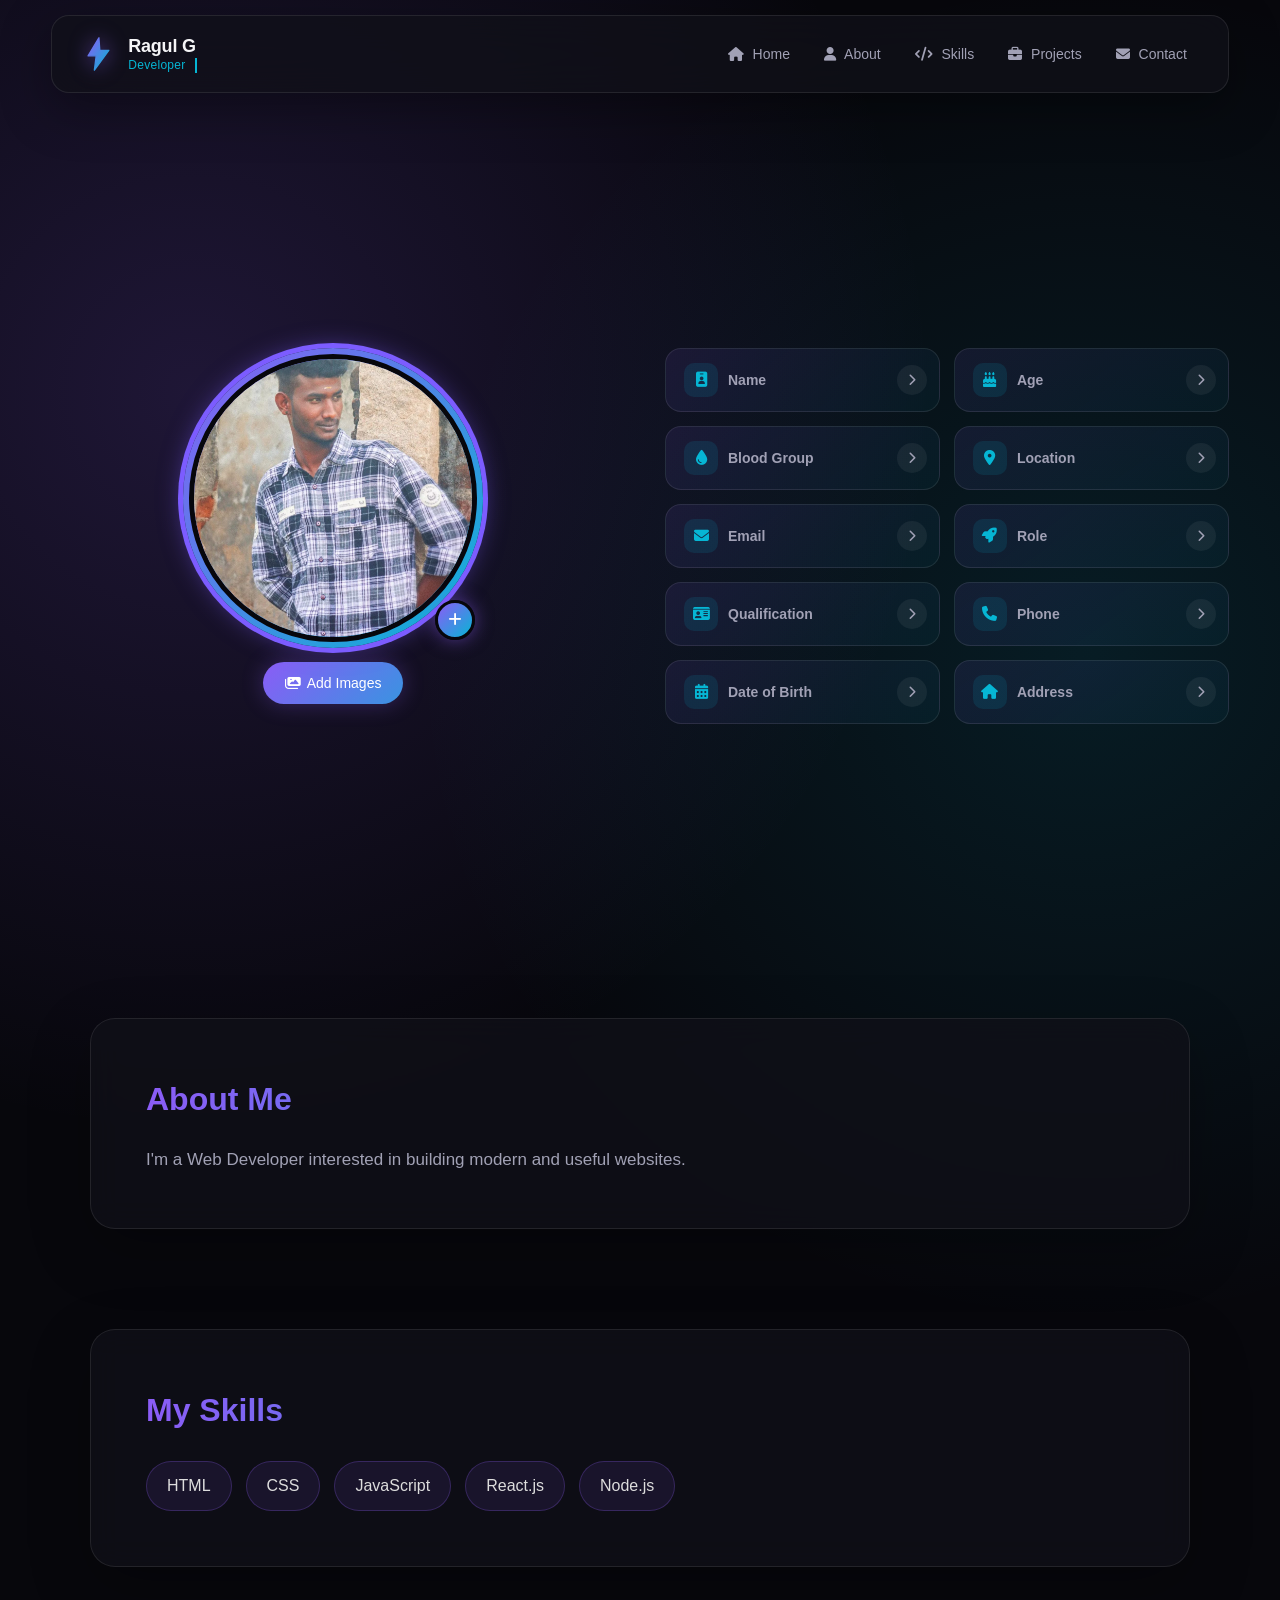
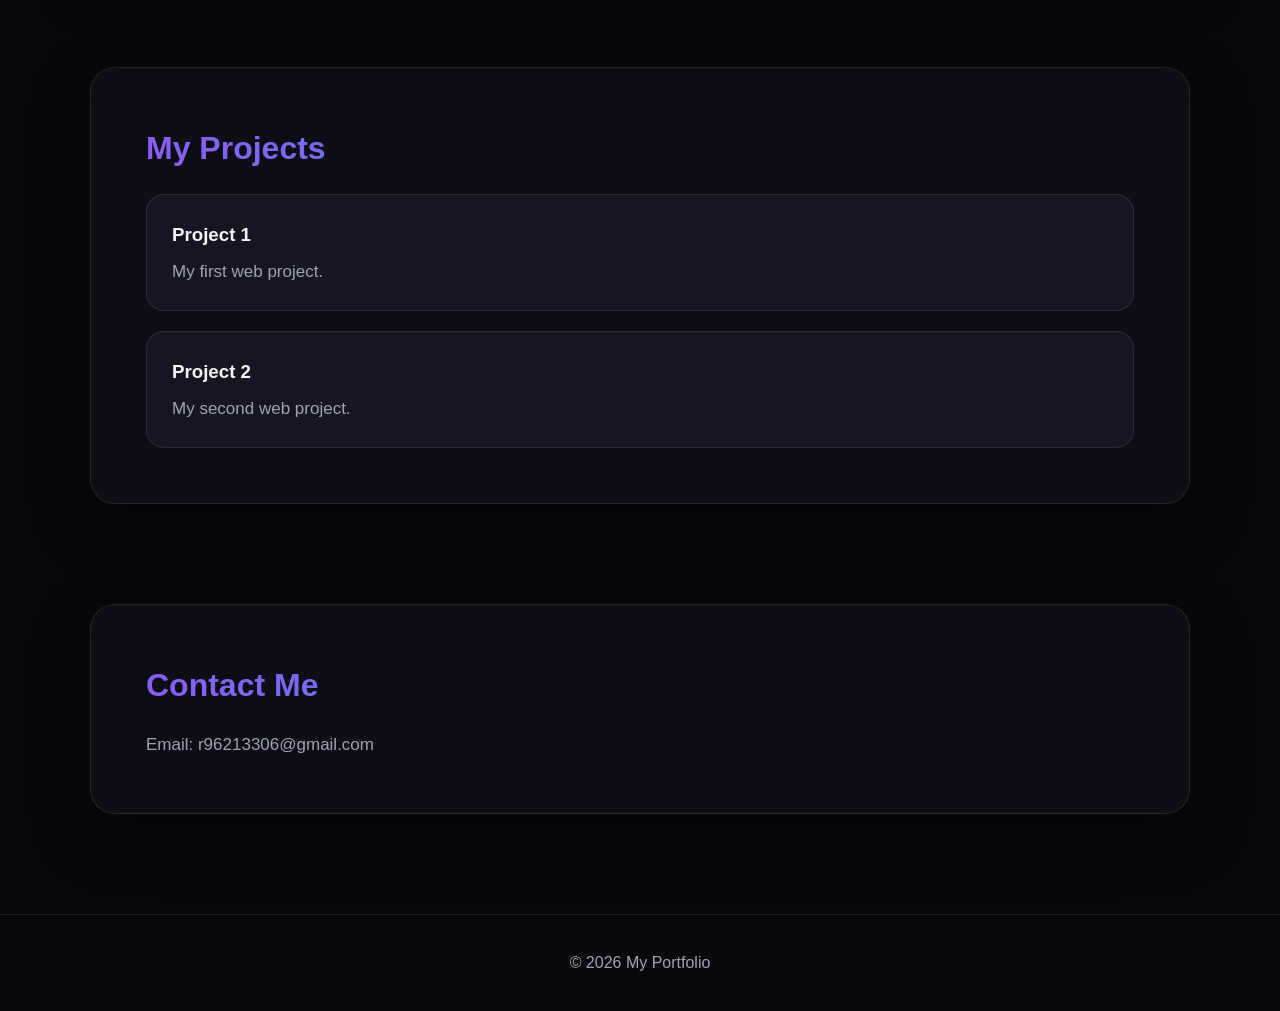
==== commit e1d58741: "Updated website" ====
--- a/index.html
+++ b/index.html
@@ -32,28 +32,33 @@
             <a href="#skills"><i class="fa-solid fa-code"></i> Skills</a>
             <a href="#projects"><i class="fa-solid fa-briefcase"></i> Projects</a>
             <a href="#contact"><i class="fa-solid fa-envelope"></i> Contact</a>
-            <a href="gallery.html" class="btn"><i class="fas fa-images"></i> Add Images</a>
         </nav>
     </header>
 
     <main>
         <section id="home" class="hero-section">
             <div class="home-text">
-                <h2>Hi, I'm <span>Ragul G</span></h2>
+               
               
             </div>
 
             <!-- Profile & Side Box Container -->
             <div class="hero-content">
-                <!-- Left: Profile & Centered Edit Button -->
+                <!-- Left: Profile & Centered Edit / Add Images Buttons -->
                 <div class="profile-wrapper">
                     <div class="profile-container">
                         <img src="profile.jpg" alt="Ragul G" class="profile-img" id="main-photo">
-                    </div>
-                    
-                    <button class="edit-btn" onclick="document.getElementById('profile-upload').click()">
-                        <i class="fa-solid fa-pen-to-square"></i> Edit
-                    </button>
+                        <button class="photo-edit-btn" aria-label="Change profile photo" onclick="document.getElementById('profile-upload').click()">
+                            <i class="fa-solid fa-plus"></i>
+                        </button>
+                    </div>
+
+                    <div class="profile-actions">
+                        <a href="gallery.html" class="add-images-btn">
+                            <i class="fas fa-images"></i> Add Images
+                        </a>
+                    </div>
+
                     <input type="file" id="profile-upload" accept="image/*" style="display: none;" onchange="changeProfilePic(event)">
                 </div>
 
--- a/style.css
+++ b/style.css
@@ -28,8 +28,6 @@
     line-height: 1.6;
 }
 
-/* ================= HEADER ================= */
-
 header {
     position: sticky;
     top: 15px;
@@ -53,41 +51,27 @@
 
     box-shadow: 0 15px 50px rgba(0, 0, 0, 0.35);
 
-    /* --- entrance animation --- */
     opacity: 0;
     transform: translateY(-30px);
     animation: headerDrop 0.8s cubic-bezier(.19,1,.22,1) forwards;
 
-    /* smooth reaction if you later toggle a .scrolled class via JS */
     transition: box-shadow 0.4s ease, background 0.4s ease, border-color 0.4s ease;
 }
 
 @keyframes headerDrop {
-    0% {
-        opacity: 0;
-        transform: translateY(-30px);
-        filter: blur(6px);
-    }
-    100% {
-        opacity: 1;
-        transform: translateY(0);
-        filter: blur(0);
-    }
-}
-
-/* optional: add class="scrolled" to <header> via JS on window scroll for extra depth */
+    0% { opacity: 0; transform: translateY(-30px); filter: blur(6px); }
+    100% { opacity: 1; transform: translateY(0); filter: blur(0); }
+}
+
 header.scrolled {
     box-shadow: 0 15px 50px rgba(0, 0, 0, 0.55), 0 0 40px rgba(139, 92, 246, 0.12);
     border-color: rgba(139, 92, 246, 0.25);
 }
 
-/* ---------- Logo badge (monogram + name + typewriter tagline) ---------- */
-
 .logo-badge {
     display: flex;
     align-items: center;
     gap: 12px;
-
     opacity: 0;
     transform: translateY(-14px);
     animation: navLinkIn 0.6s ease forwards;
@@ -98,21 +82,19 @@
     width: clamp(28px, 4.5vw, 36px);
     height: clamp(28px, 4.5vw, 36px);
     flex-shrink: 0;
-
     filter: drop-shadow(0 0 10px rgba(139, 92, 246, 0.55));
-
     animation: sparkFloat 3s ease-in-out infinite, sparkPulse 3s ease-in-out infinite;
     transform-origin: center;
 }
 
 @keyframes sparkFloat {
     0%, 100% { transform: translateY(0) rotate(0deg); }
-    50%      { transform: translateY(-3px) rotate(-6deg); }
+    50% { transform: translateY(-3px) rotate(-6deg); }
 }
 
 @keyframes sparkPulse {
     0%, 100% { filter: drop-shadow(0 0 8px rgba(139, 92, 246, 0.45)); }
-    50%      { filter: drop-shadow(0 0 16px rgba(6, 182, 212, 0.65)); }
+    50% { filter: drop-shadow(0 0 16px rgba(6, 182, 212, 0.65)); }
 }
 
 .logo-text {
@@ -131,31 +113,25 @@
 .logo-role {
     position: relative;
     display: inline-block;
-
     font-size: 12px;
     font-weight: 500;
     color: var(--cyan);
     letter-spacing: 0.3px;
-
     white-space: nowrap;
     overflow: hidden;
-
     width: 0;
     border-right: 2px solid var(--cyan);
-
-    animation:
-        typeRole 1.6s steps(9, end) 1.1s forwards,
-        blinkCursor 0.75s step-end infinite 1.1s;
+    animation: typeRole 1.6s steps(9, end) 1.1s forwards, blinkCursor 0.75s step-end infinite 1.1s;
 }
 
 @keyframes typeRole {
     from { width: 0; }
-    to   { width: 5.7em; }
+    to { width: 5.7em; }
 }
 
 @keyframes blinkCursor {
     0%, 100% { border-color: var(--cyan); }
-    50%      { border-color: transparent; }
+    50% { border-color: transparent; }
 }
 
 @keyframes logoShine {
@@ -164,11 +140,7 @@
 }
 
 @media (prefers-reduced-motion: reduce) {
-    .logo-role {
-        width: 5.7em;
-        animation: none;
-        border-right: none;
-    }
+    .logo-role { width: 5.7em; animation: none; border-right: none; }
 }
 
 nav {
@@ -181,17 +153,11 @@
     position: relative;
     color: var(--muted);
     text-decoration: none;
-
     padding: 9px 13px;
-
     border-radius: 10px;
-
     font-size: 14px;
     font-weight: 500;
-
     transition: color 0.3s ease, background 0.3s ease, transform 0.3s ease;
-
-    /* --- staggered entrance --- */
     opacity: 0;
     transform: translateY(-14px);
     animation: navLinkIn 0.6s ease forwards;
@@ -204,10 +170,7 @@
 nav a:nth-of-type(5) { animation-delay: 0.60s; }
 
 @keyframes navLinkIn {
-    to {
-        opacity: 1;
-        transform: translateY(0);
-    }
+    to { opacity: 1; transform: translateY(0); }
 }
 
 nav a i {
@@ -215,7 +178,6 @@
     transition: transform 0.3s ease;
 }
 
-/* animated underline on hover */
 nav a::after {
     content: "";
     position: absolute;
@@ -236,46 +198,26 @@
     transform: translateY(-3px);
 }
 
-nav a:hover::after {
-    transform: scaleX(1);
-}
-
-nav a:hover i {
-    transform: scale(1.15) rotate(-6deg);
-}
+nav a:hover::after { transform: scaleX(1); }
+nav a:hover i { transform: scale(1.15) rotate(-6deg); }
 
 nav .btn {
-    background: linear-gradient(
-        135deg,
-        var(--purple),
-        var(--cyan)
-    );
-
-    color: white;
-
+    background: linear-gradient(135deg, var(--purple), var(--cyan));
+    color: white;
     padding: 10px 16px;
-
     background-size: 180% auto;
     background-position: 0% center;
-
     box-shadow: 0 0 25px rgba(139, 92, 246, 0.3);
-
-    /* --- attention-grabbing pulse, still subtle --- */
     animation: navLinkIn 0.6s ease forwards, btnPulse 3s ease-in-out 1.2s infinite;
     animation-delay: 0.65s, 1.5s;
     opacity: 0;
     transform: translateY(-14px);
-
     transition: transform 0.3s ease, box-shadow 0.3s ease, background-position 0.6s ease;
 }
 
 @keyframes btnPulse {
-    0%, 100% {
-        box-shadow: 0 0 22px rgba(139, 92, 246, 0.3);
-    }
-    50% {
-        box-shadow: 0 0 32px rgba(139, 92, 246, 0.55), 0 0 55px rgba(6, 182, 212, 0.25);
-    }
+    0%, 100% { box-shadow: 0 0 22px rgba(139, 92, 246, 0.3); }
+    50% { box-shadow: 0 0 32px rgba(139, 92, 246, 0.55), 0 0 55px rgba(6, 182, 212, 0.25); }
 }
 
 nav .btn:hover {
@@ -284,199 +226,183 @@
     box-shadow: 0 10px 30px rgba(6, 182, 212, 0.45);
 }
 
-nav .btn:active {
-    transform: translateY(-1px) scale(0.98);
-}
-
-/* respect users who don't want motion */
+nav .btn:active { transform: translateY(-1px) scale(0.98); }
+
 @media (prefers-reduced-motion: reduce) {
-    header, nav a, nav .btn {
-        animation: none !important;
-        opacity: 1 !important;
-        transform: none !important;
-    }
-}
-
-/* ================= HERO ================= */
+    header, nav a, nav .btn { animation: none !important; opacity: 1 !important; transform: none !important; }
+}
 
 .hero-section {
     min-height: 90vh;
-
     width: 92%;
     max-width: 1200px;
-
     margin: auto;
-
     display: flex;
     flex-direction: column;
     justify-content: center;
-
     padding: 80px 0;
 }
 
-.home-text {
-    margin-bottom: 45px;
-}
+.home-text { margin-bottom: 45px; }
 
 .home-text h2 {
     font-size: clamp(42px, 7vw, 82px);
     line-height: 1.05;
-
     font-weight: 800;
-
     letter-spacing: -3px;
 }
 
 .home-text h2 span {
     display: inline-block;
-
-    background: linear-gradient(
-        90deg,
-        var(--purple),
-        var(--cyan)
-    );
-
+    background: linear-gradient(90deg, var(--purple), var(--cyan));
     -webkit-background-clip: text;
     -webkit-text-fill-color: transparent;
 }
 
 .home-text p {
     margin-top: 18px;
-
     color: var(--muted);
-
     font-size: 21px;
 }
-
-/* ================= HERO CONTENT ================= */
 
 .hero-content {
     display: grid;
-
     grid-template-columns: 1fr 1fr;
-
     gap: 50px;
-
-    align-items: center;
-}
-
-/* ================= PROFILE ================= */
+    align-items: start;
+}
 
 .profile-wrapper {
+    display: flex;
+    flex-direction: column;
+    align-items: center;
+    gap: 14px;
+    animation: profileFloat 4s ease-in-out infinite;
+}
+
+@keyframes profileFloat {
+    0% { transform: translateY(0); }
+    50% { transform: translateY(-8px); }
+    100% { transform: translateY(0); }
+}
+
+.profile-container {
     position: relative;
-
-    display: flex;
-    flex-direction: column;
-    align-items: center;
-
-    padding-bottom: 64px;
-
-    animation: profileFloat 4s ease-in-out infinite;
-}
-
-@keyframes profileFloat {
-    0% {
-        transform: translateY(0);
-    }
-
-    50% {
-        transform: translateY(-8px);
-    }
-
-    100% {
-        transform: translateY(0);
-    }
-}
-
-.profile-container {
     width: 300px;
     height: 300px;
     border-radius: 50%;
-    overflow: hidden;
+    overflow: visible;
     cursor: pointer;
-
     padding: 6px;
-
-    background: linear-gradient(
-        135deg,
-        var(--purple),
-        var(--cyan)
-    );
-
-    transition:
-        transform 0.5s ease,
-        box-shadow 0.5s ease;
-
-    box-shadow:
-        0 0 0 5px #7c5cff,
-        0 0 25px rgba(124, 92, 255, 0.5);
+    background: linear-gradient(135deg, var(--purple), var(--cyan));
+    transition: transform 0.5s ease, box-shadow 0.5s ease;
+    box-shadow: 0 0 0 5px #7c5cff, 0 0 25px rgba(124, 92, 255, 0.5);
+}
+
+.photo-edit-btn {
+    position: absolute;
+    bottom: 8px;
+    right: 8px;
+    z-index: 5;
+    width: 40px;
+    height: 40px;
+    display: flex;
+    align-items: center;
+    justify-content: center;
+    border: 3px solid var(--bg);
+    border-radius: 50%;
+    background: linear-gradient(135deg, var(--purple), var(--cyan));
+    color: white;
+    font-size: 15px;
+    cursor: pointer;
+    box-shadow: 0 0 18px rgba(139, 92, 246, 0.5);
+    transition: transform 0.3s ease, box-shadow 0.3s ease;
+}
+
+.photo-edit-btn:hover {
+    transform: scale(1.12) rotate(90deg);
+    box-shadow: 0 0 26px rgba(6, 182, 212, 0.6);
 }
 
 .profile-img {
     width: 100%;
     height: 100%;
     object-fit: cover;
-
     border-radius: 50%;
-
     border: 5px solid var(--bg);
-
     display: block;
-
     transition: transform 0.6s ease;
 }
 
 .profile-container:hover {
     transform: translateY(-10px) scale(1.05) rotate(2deg);
-
-    box-shadow:
-        0 0 25px #7c5cff,
-        0 0 50px #00d4ff;
-}
-
-.profile-container:hover .profile-img {
-    transform: scale(1.12);
-}
+    box-shadow: 0 0 25px #7c5cff, 0 0 50px #00d4ff;
+}
+
+.profile-container:hover .profile-img { transform: scale(1.12); }
+
+.profile-actions {
+    display: flex;
+    flex-direction: column;
+    align-items: center;
+    gap: 10px;
+}
+
+.edit-btn,
+.add-images-btn {
+    display: inline-flex;
+    align-items: center;
+    justify-content: center;
+    border: none;
+    cursor: pointer;
+    padding: 10px 22px;
+    border-radius: 30px;
+    font-size: 14px;
+    white-space: nowrap;
+    text-decoration: none;
+    transition: transform 0.3s ease, box-shadow 0.3s ease, background-position 0.6s ease;
+}
+
+.edit-btn i, .add-images-btn i { margin-right: 6px; }
 
 .edit-btn {
-    position: absolute;
-    top: 100%;
-    left: 50%;
-    transform: translateX(-50%);
-    margin-top: 20px;
-
     border: 1px solid var(--border);
-
     background: rgba(255, 255, 255, 0.05);
-
-    color: white;
-
-    padding: 10px 22px;
-
-    border-radius: 30px;
-
-    cursor: pointer;
-
-    font-size: 14px;
-
-    white-space: nowrap;
-
-    transition: 0.3s;
-}
-
-.edit-btn i {
-    margin-right: 6px;
+    color: white;
 }
 
 .edit-btn:hover {
     background: var(--purple);
-
-    transform: translateX(-50%) translateY(-3px);
-
+    transform: translateY(-3px);
     box-shadow: 0 8px 25px rgba(139, 92, 246, 0.35);
 }
 
-/* ================= INFO CHIPS (arrow click → side flyout) ================= */
+.add-images-btn {
+    color: white;
+    background: linear-gradient(135deg, var(--purple), var(--cyan));
+    background-size: 180% auto;
+    background-position: 0% center;
+    box-shadow: 0 0 22px rgba(139, 92, 246, 0.3);
+    animation: btnPulse 3s ease-in-out 1.2s infinite;
+}
+
+.add-images-btn:hover {
+    transform: translateY(-3px) scale(1.03);
+    background-position: 100% center;
+    box-shadow: 0 10px 30px rgba(6, 182, 212, 0.45);
+}
+
+.add-images-btn:active { transform: translateY(-1px) scale(0.98); }
+
+.upload-hint {
+    font-size: 11px;
+    color: var(--muted);
+    min-height: 14px;
+}
+
+@media (prefers-reduced-motion: reduce) {
+    .add-images-btn { animation: none; }
+}
 
 .info-grid {
     display: grid;
@@ -486,52 +412,34 @@
 
 .info-chip {
     position: relative;
-
     display: flex;
     align-items: center;
     gap: 10px;
-
     padding: 14px 12px 14px 18px;
-
     border: 1px solid var(--border);
     border-radius: 16px;
-
-    background:
-        linear-gradient(
-            145deg,
-            rgba(139, 92, 246, 0.10),
-            rgba(6, 182, 212, 0.05)
-        );
-
+    background: linear-gradient(145deg, rgba(139, 92, 246, 0.10), rgba(6, 182, 212, 0.05));
     color: var(--text);
     text-align: left;
-
     transition: border-color 0.35s ease, box-shadow 0.35s ease, background 0.35s ease;
 }
 
 .info-chip > i {
     flex-shrink: 0;
-
     width: 34px;
     height: 34px;
-
     display: flex;
     align-items: center;
     justify-content: center;
-
     border-radius: 10px;
-
     font-size: 15px;
     color: var(--cyan);
-
     background: rgba(6, 182, 212, 0.12);
-
     transition: transform 0.4s cubic-bezier(.34,1.56,.64,1), color 0.35s ease, background 0.35s ease;
 }
 
 .info-chip .info-label {
     flex: 1;
-
     font-size: 14px;
     font-weight: 600;
     color: var(--muted);
@@ -539,23 +447,17 @@
 
 .chip-arrow {
     flex-shrink: 0;
-
     width: 30px;
     height: 30px;
-
     display: flex;
     align-items: center;
     justify-content: center;
-
     border: none;
     border-radius: 50%;
-
     background: rgba(255, 255, 255, 0.06);
     color: var(--muted);
-
     cursor: pointer;
     font-size: 12px;
-
     transition: transform 0.35s cubic-bezier(.34,1.56,.64,1), background 0.3s ease, color 0.3s ease;
 }
 
@@ -564,30 +466,23 @@
     color: white;
 }
 
-/* --- side flyout panel --- */
 .chip-flyout {
     position: absolute;
     top: 50%;
     left: 100%;
     z-index: 20;
-
     margin-left: 12px;
     padding: 10px 16px;
-
     min-width: max-content;
     max-width: 220px;
-
     border-radius: 12px;
     border: 1px solid rgba(6, 182, 212, 0.35);
-
     background: linear-gradient(135deg, rgba(21, 21, 32, 0.98), rgba(16, 16, 24, 0.98));
     box-shadow: 0 14px 34px rgba(0, 0, 0, 0.45), 0 0 0 1px rgba(139, 92, 246, 0.15);
-
     font-size: 13.5px;
     font-weight: 600;
     color: var(--text);
     white-space: normal;
-
     opacity: 0;
     pointer-events: none;
     transform: translate(-8px, -50%) scale(0.92);
@@ -595,23 +490,19 @@
     transition: opacity 0.3s cubic-bezier(.22,1,.36,1), transform 0.3s cubic-bezier(.22,1,.36,1);
 }
 
-/* little connector arrow on the flyout */
 .chip-flyout::before {
     content: "";
     position: absolute;
     top: 50%;
     left: -5px;
     transform: translateY(-50%) rotate(45deg);
-
     width: 10px;
     height: 10px;
-
     background: rgba(21, 21, 32, 0.98);
     border-left: 1px solid rgba(6, 182, 212, 0.35);
     border-bottom: 1px solid rgba(6, 182, 212, 0.35);
 }
 
-/* right-column chips flip the flyout to the left side, so it never runs off-screen */
 .info-grid > .info-chip:nth-child(2n) .chip-flyout {
     left: auto;
     right: 100%;
@@ -636,15 +527,9 @@
     box-shadow: 0 10px 24px rgba(139, 92, 246, 0.14);
 }
 
-/* --- active / open state --- */
 .info-chip.active {
     border-color: rgba(6, 182, 212, 0.5);
-    background:
-        linear-gradient(
-            145deg,
-            rgba(139, 92, 246, 0.18),
-            rgba(6, 182, 212, 0.12)
-        );
+    background: linear-gradient(145deg, rgba(139, 92, 246, 0.18), rgba(6, 182, 212, 0.12));
     box-shadow: 0 0 0 1px rgba(6, 182, 212, 0.25), 0 14px 34px rgba(6, 182, 212, 0.18);
 }
 
@@ -669,163 +554,101 @@
     transform: translate(0, -50%) scale(1);
 }
 
-/* ================= ALL SECTIONS ================= */
-
 main > section:not(#home) {
     width: 92%;
     max-width: 1100px;
-
     margin: 100px auto;
-
     padding: 55px;
-
     background: rgba(16, 16, 24, 0.75);
-
     border: 1px solid var(--border);
-
     border-radius: 25px;
-
     backdrop-filter: blur(15px);
-
     box-shadow: 0 20px 60px rgba(0, 0, 0, 0.25);
 }
 
 main > section:not(#home) h2 {
     font-size: 32px;
-
     margin-bottom: 20px;
-
-    background: linear-gradient(
-        90deg,
-        var(--purple),
-        var(--cyan)
-    );
-
+    background: linear-gradient(90deg, var(--purple), var(--cyan));
     -webkit-background-clip: text;
     -webkit-text-fill-color: transparent;
 }
 
 main > section:not(#home) p {
     color: var(--muted);
-
     font-size: 17px;
 }
 
-/* ================= SKILLS ================= */
-
 #skills ul {
     display: flex;
-
     flex-wrap: wrap;
-
     gap: 14px;
-
     list-style: none;
-
     margin-top: 25px;
 }
 
 #skills li {
     padding: 11px 20px;
-
     background: rgba(139, 92, 246, 0.1);
-
     border: 1px solid rgba(139, 92, 246, 0.25);
-
     border-radius: 30px;
-
     color: #ddd;
-
     transition: 0.3s;
 }
 
 #skills li:hover {
     transform: translateY(-5px);
-
-    background: linear-gradient(
-        135deg,
-        var(--purple),
-        var(--cyan)
-    );
-
-    color: white;
-
+    background: linear-gradient(135deg, var(--purple), var(--cyan));
+    color: white;
     box-shadow: 0 10px 30px rgba(139, 92, 246, 0.25);
 }
-
-/* ================= PROJECTS ================= */
 
 #projects > div {
     margin-top: 20px;
-
     padding: 25px;
-
     background: var(--card-light);
-
     border: 1px solid var(--border);
-
     border-radius: 18px;
-
     transition: all 0.5s ease;
 }
 
 #projects > div:hover {
     transform: translateY(-10px) scale(1.03);
-
     border-color: rgba(6, 182, 212, 0.35);
-
-    box-shadow:
-        0 0 25px rgba(124, 92, 255, 0.6),
-        0 0 50px rgba(0, 212, 255, 0.4);
-}
-
-#projects h3 {
-    margin-bottom: 8px;
-}
-
-/* ================= CONTACT ================= */
-
-#contact p {
-    margin-top: 10px;
-}
-
-/* ================= FOOTER ================= */
+    box-shadow: 0 0 25px rgba(124, 92, 255, 0.6), 0 0 50px rgba(0, 212, 255, 0.4);
+}
+
+#projects h3 { margin-bottom: 8px; }
+
+#contact p { margin-top: 10px; }
 
 footer {
     text-align: center;
-
     padding: 35px;
-
     color: var(--muted);
-
     border-top: 1px solid var(--border);
-
     margin-top: 80px;
 }
 
-/* ================= RESPONSIVE ================= */
-
 @media (max-width: 850px) {
 
     header {
+        position: static;
         flex-direction: column;
-
         gap: 15px;
     }
 
     nav {
         flex-wrap: wrap;
-
         justify-content: center;
     }
 
     .hero-section {
-        padding-top: 60px;
+        padding-top: 40px;
     }
 
     .hero-content {
         grid-template-columns: 1fr;
-
         text-align: center;
     }
 
@@ -871,20 +694,12 @@
 
     header {
         width: 95%;
-
         padding: 16px;
     }
 
     nav a {
         font-size: 12px;
-
         padding: 7px 8px;
-    }
-
-    nav .btn {
-        width: 100%;
-
-        text-align: center;
     }
 
     .logo-badge .mono-spark {
@@ -892,30 +707,33 @@
         height: 26px;
     }
 
-    .logo-name {
-        font-size: 15px;
-    }
-
-    .logo-role {
-        font-size: 11px;
-    }
-
-    .home-text h2 {
-        font-size: 43px;
-    }
-
-    .home-text p {
-        font-size: 17px;
-    }
+    .logo-name { font-size: 15px; }
+    .logo-role { font-size: 11px; }
+
+    .home-text h2 { font-size: 43px; }
+    .home-text p { font-size: 17px; }
 
     .profile-container {
         width: 230px;
         height: 230px;
     }
 
+    .profile-wrapper { gap: 16px; }
+
+    .profile-actions {
+        width: 100%;
+        max-width: 240px;
+        gap: 10px;
+    }
+
+    .edit-btn,
+    .add-images-btn {
+        width: 100%;
+        text-align: center;
+    }
+
     main > section:not(#home) {
         padding: 30px 22px;
-
         margin: 60px auto;
     }
 }
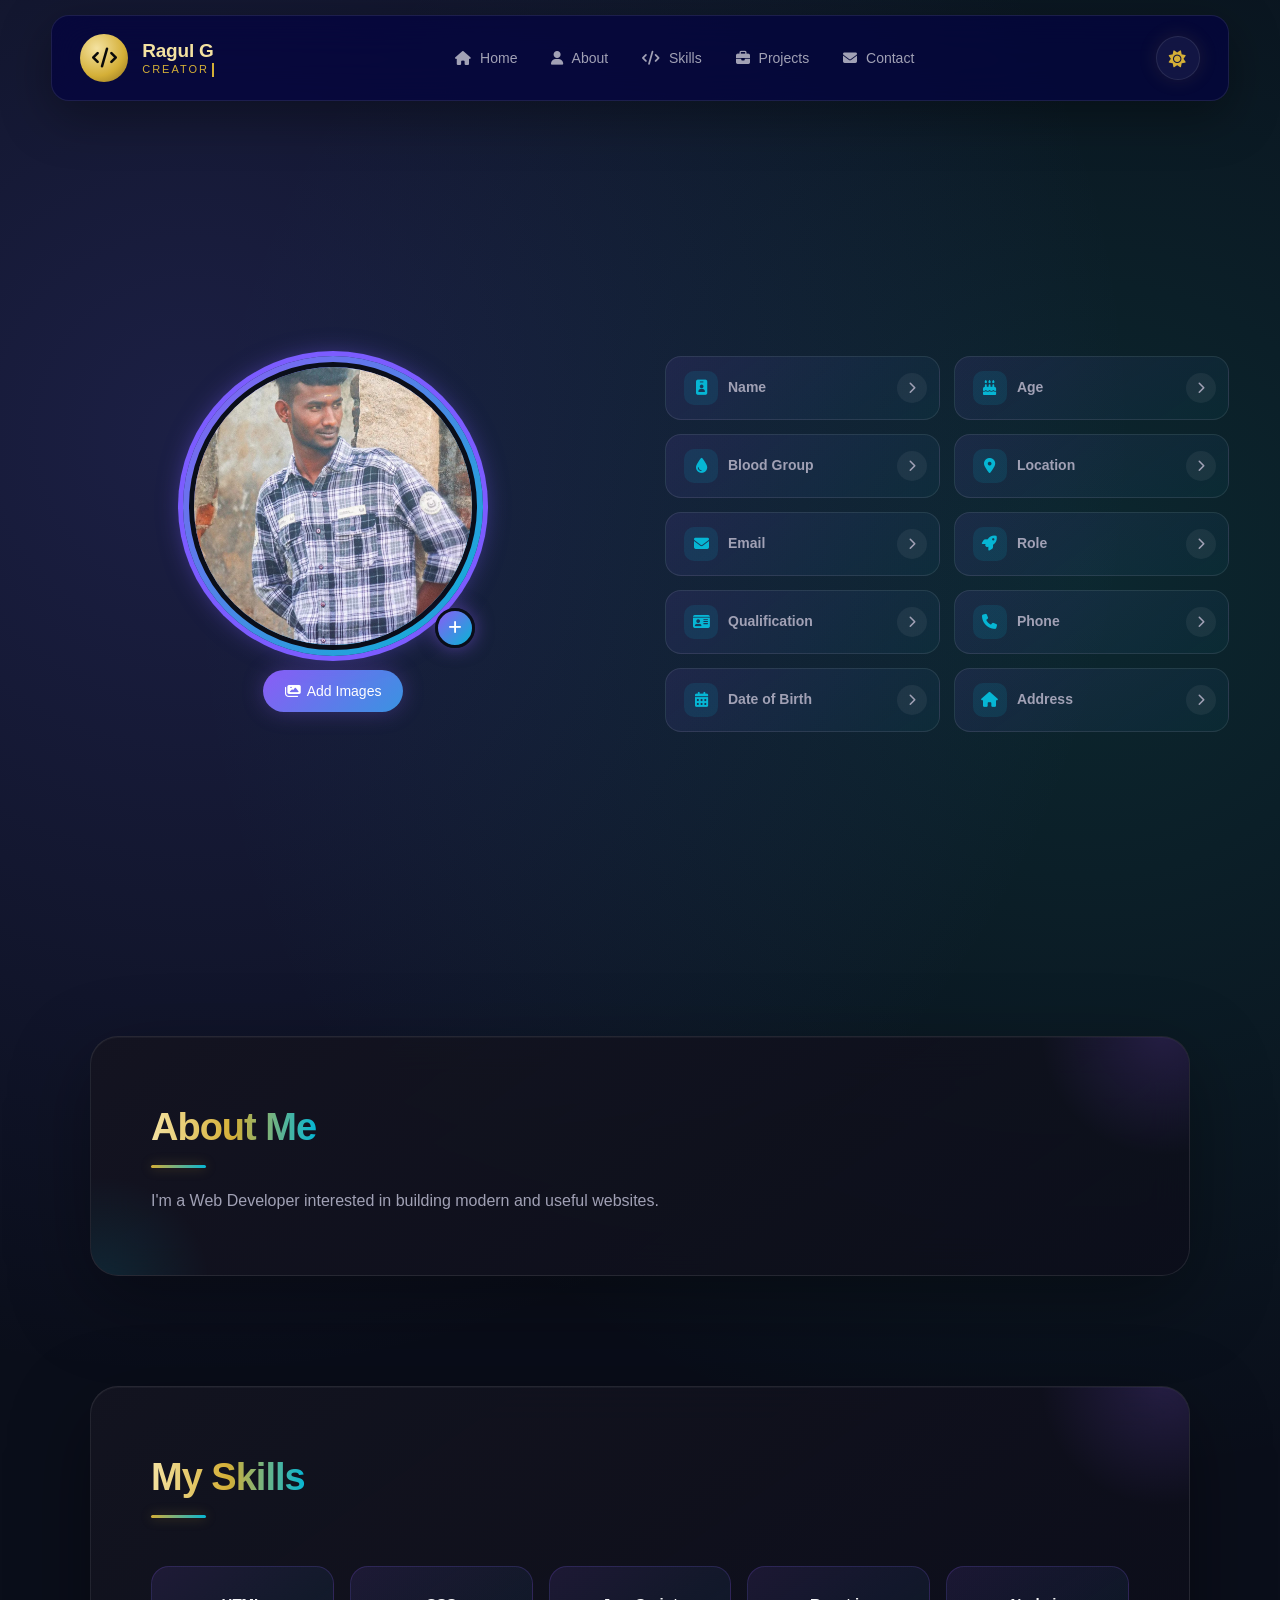
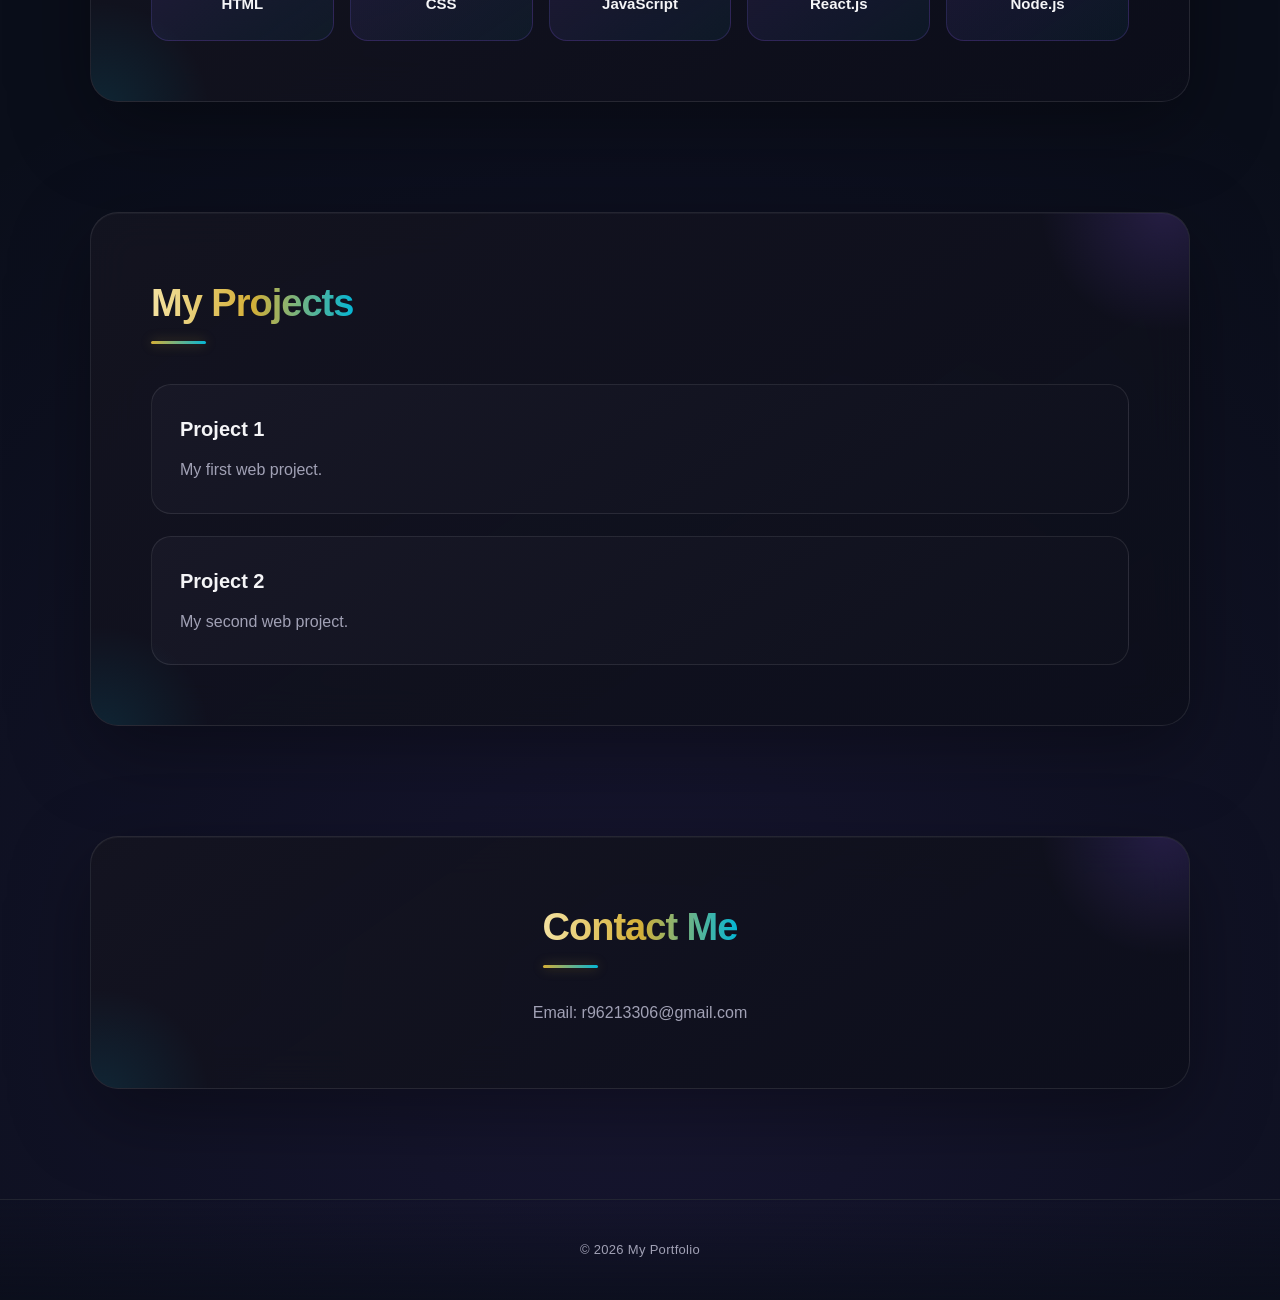
==== commit 26991721: "updated website" ====
--- a/index.html
+++ b/index.html
@@ -1,225 +1,988 @@
 <!DOCTYPE html>
 <html lang="en">
+
 <head>
     <meta charset="UTF-8">
     <meta name="viewport" content="width=device-width, initial-scale=1.0">
-   
+
+    <title>Ragul G | Creator</title>
+
     <link rel="stylesheet" href="style.css">
-    <link rel="stylesheet" href="https://cdnjs.cloudflare.com/ajax/libs/font-awesome/6.5.1/css/all.min.css">
+
+    <link rel="stylesheet"
+        href="https://cdnjs.cloudflare.com/ajax/libs/font-awesome/6.5.1/css/all.min.css">
 </head>
+
 <body>
 
+    <!-- =====================================================
+         HEADER
+         ===================================================== -->
+
     <header>
+
         <div class="logo-badge">
-            <svg class="mono-spark" viewBox="0 0 40 40" xmlns="http://www.w3.org/2000/svg">
-                <defs>
-                    <linearGradient id="sparkGrad" x1="0%" y1="0%" x2="100%" y2="100%">
-                        <stop offset="0%" stop-color="#8b5cf6" />
-                        <stop offset="100%" stop-color="#06b6d4" />
-                    </linearGradient>
-                </defs>
-                <path d="M21 2 L9 22 H18 L16 38 L32 16 H22 L21 2 Z"
-                      fill="url(#sparkGrad)" stroke="url(#sparkGrad)" stroke-width="1.5" stroke-linejoin="round" />
-            </svg>
+
+            <div class="mono-spark">
+                <i class="fa-solid fa-code"></i>
+            </div>
+
             <div class="logo-text">
-                <span class="logo-name">Ragul G</span>
-                <span class="logo-role">Developer</span>
+
+                <span class="logo-name">
+                    Ragul G
+                </span>
+
+                <span class="logo-role">
+                    Creator
+                </span>
+
             </div>
+
         </div>
+
+
+        <!-- NAVIGATION -->
+
         <nav>
-            <a href="#home"><i class="fa-solid fa-house"></i> Home</a>
-            <a href="#about"><i class="fa-solid fa-user"></i> About</a>
-            <a href="#skills"><i class="fa-solid fa-code"></i> Skills</a>
-            <a href="#projects"><i class="fa-solid fa-briefcase"></i> Projects</a>
-            <a href="#contact"><i class="fa-solid fa-envelope"></i> Contact</a>
+
+            <a href="#home">
+                <i class="fa-solid fa-house"></i>
+                Home
+            </a>
+
+            <a href="#about">
+                <i class="fa-solid fa-user"></i>
+                About
+            </a>
+
+            <a href="#skills">
+                <i class="fa-solid fa-code"></i>
+                Skills
+            </a>
+
+            <a href="#projects">
+                <i class="fa-solid fa-briefcase"></i>
+                Projects
+            </a>
+
+            <a href="#contact">
+                <i class="fa-solid fa-envelope"></i>
+                Contact
+            </a>
+
         </nav>
+
+
+        <!-- DARK / LIGHT MODE -->
+
+        <button
+            id="theme-toggle"
+            class="theme-toggle"
+            aria-label="Toggle theme"
+            type="button">
+
+            <i class="fa-solid fa-sun"></i>
+
+        </button>
+
     </header>
 
+
+    <!-- =====================================================
+         MAIN
+         ===================================================== -->
+
     <main>
+
+
+        <!-- =================================================
+             HOME
+             ================================================= -->
+
         <section id="home" class="hero-section">
+
             <div class="home-text">
-               
-              
+                <!-- Future heading/content -->
             </div>
 
-            <!-- Profile & Side Box Container -->
+
+            <!-- PROFILE + INFO -->
+
             <div class="hero-content">
-                <!-- Left: Profile & Centered Edit / Add Images Buttons -->
+
+
+                <!-- PROFILE -->
+
                 <div class="profile-wrapper">
+
                     <div class="profile-container">
-                        <img src="profile.jpg" alt="Ragul G" class="profile-img" id="main-photo">
-                        <button class="photo-edit-btn" aria-label="Change profile photo" onclick="document.getElementById('profile-upload').click()">
+
+                        <img
+                            src="profile.jpg"
+                            alt="Ragul G"
+                            class="profile-img"
+                            id="main-photo">
+
+                        <button
+                            class="photo-edit-btn"
+                            aria-label="Change profile photo"
+                            type="button"
+                            onclick="document.getElementById('profile-upload').click()">
+
                             <i class="fa-solid fa-plus"></i>
-                        </button>
-                    </div>
+
+                        </button>
+
+                    </div>
+
 
                     <div class="profile-actions">
-                        <a href="gallery.html" class="add-images-btn">
-                            <i class="fas fa-images"></i> Add Images
+
+                        <a
+                            href="gallery.html"
+                            class="add-images-btn">
+
+                            <i class="fas fa-images"></i>
+
+                            Add Images
+
                         </a>
-                    </div>
-
-                    <input type="file" id="profile-upload" accept="image/*" style="display: none;" onchange="changeProfilePic(event)">
+
+                    </div>
+
+
+                    <input
+                        type="file"
+                        id="profile-upload"
+                        accept="image/*"
+                        style="display: none;"
+                        onchange="changeProfilePic(event)">
+
                 </div>
 
-                <!-- Right: Click-arrow to reveal side flyout -->
+
+                <!-- =================================================
+                     INFORMATION GRID
+                     ================================================= -->
+
                 <div class="info-grid">
+
+
+                    <!-- NAME -->
+
                     <div class="info-chip">
+
                         <i class="fa-solid fa-id-badge"></i>
-                        <span class="info-label">Name</span>
-                        <button class="chip-arrow" aria-label="Show Name" type="button">
+
+                        <span class="info-label">
+                            Name
+                        </span>
+
+                        <button
+                            class="chip-arrow"
+                            aria-label="Show Name"
+                            type="button">
+
                             <i class="fa-solid fa-chevron-right"></i>
-                        </button>
-                        <div class="chip-flyout">Ragul G</div>
-                    </div>
+
+                        </button>
+
+                        <div
+                            class="chip-flyout"
+                            data-key="name">
+
+                            <span class="flyout-value">
+                                Ragul G
+                            </span>
+
+                            <button
+                                class="flyout-edit-btn"
+                                aria-label="Edit Name"
+                                type="button">
+
+                                <i class="fa-solid fa-pen"></i>
+
+                            </button>
+
+                        </div>
+
+                    </div>
+
+
+                    <!-- AGE -->
 
                     <div class="info-chip">
+
                         <i class="fa-solid fa-cake-candles"></i>
-                        <span class="info-label">Age</span>
-                        <button class="chip-arrow" aria-label="Show Age" type="button">
+
+                        <span class="info-label">
+                            Age
+                        </span>
+
+                        <button
+                            class="chip-arrow"
+                            aria-label="Show Age"
+                            type="button">
+
                             <i class="fa-solid fa-chevron-right"></i>
-                        </button>
-                        <div class="chip-flyout">24</div>
-                    </div>
+
+                        </button>
+
+                        <div
+                            class="chip-flyout"
+                            data-key="age">
+
+                            <span class="flyout-value">
+                                24
+                            </span>
+
+                            <button
+                                class="flyout-edit-btn"
+                                aria-label="Edit Age"
+                                type="button">
+
+                                <i class="fa-solid fa-pen"></i>
+
+                            </button>
+
+                        </div>
+
+                    </div>
+
+
+                    <!-- BLOOD GROUP -->
 
                     <div class="info-chip">
+
                         <i class="fa-solid fa-droplet"></i>
-                        <span class="info-label">Blood Group</span>
-                        <button class="chip-arrow" aria-label="Show Blood Group" type="button">
+
+                        <span class="info-label">
+                            Blood Group
+                        </span>
+
+                        <button
+                            class="chip-arrow"
+                            aria-label="Show Blood Group"
+                            type="button">
+
                             <i class="fa-solid fa-chevron-right"></i>
-                        </button>
-                        <div class="chip-flyout">'A'Positive</div>
-                    </div>
+
+                        </button>
+
+                        <div
+                            class="chip-flyout"
+                            data-key="blood">
+
+                            <span class="flyout-value">
+                                'A'Positive
+                            </span>
+
+                            <button
+                                class="flyout-edit-btn"
+                                aria-label="Edit Blood Group"
+                                type="button">
+
+                                <i class="fa-solid fa-pen"></i>
+
+                            </button>
+
+                        </div>
+
+                    </div>
+
+
+                    <!-- LOCATION -->
 
                     <div class="info-chip">
+
                         <i class="fa-solid fa-location-dot"></i>
-                        <span class="info-label">Location</span>
-                        <button class="chip-arrow" aria-label="Show Location" type="button">
+
+                        <span class="info-label">
+                            Location
+                        </span>
+
+                        <button
+                            class="chip-arrow"
+                            aria-label="Show Location"
+                            type="button">
+
                             <i class="fa-solid fa-chevron-right"></i>
-                        </button>
-                        <div class="chip-flyout">Tamil Nadu, India</div>
-                    </div>
+
+                        </button>
+
+                        <div
+                            class="chip-flyout"
+                            data-key="location">
+
+                            <span class="flyout-value">
+                                Tamil Nadu, India
+                            </span>
+
+                            <button
+                                class="flyout-edit-btn"
+                                aria-label="Edit Location"
+                                type="button">
+
+                                <i class="fa-solid fa-pen"></i>
+
+                            </button>
+
+                        </div>
+
+                    </div>
+
+
+                    <!-- EMAIL -->
 
                     <div class="info-chip">
+
                         <i class="fa-solid fa-envelope"></i>
-                        <span class="info-label">Email</span>
-                        <button class="chip-arrow" aria-label="Show Email" type="button">
+
+                        <span class="info-label">
+                            Email
+                        </span>
+
+                        <button
+                            class="chip-arrow"
+                            aria-label="Show Email"
+                            type="button">
+
                             <i class="fa-solid fa-chevron-right"></i>
-                        </button>
-                        <div class="chip-flyout">r96213306@gmail.com</div>
-                    </div>
+
+                        </button>
+
+                        <div
+                            class="chip-flyout"
+                            data-key="email">
+
+                            <span class="flyout-value">
+                                r96213306@gmail.com
+                            </span>
+
+                            <button
+                                class="flyout-edit-btn"
+                                aria-label="Edit Email"
+                                type="button">
+
+                                <i class="fa-solid fa-pen"></i>
+
+                            </button>
+
+                        </div>
+
+                    </div>
+
+
+                    <!-- ROLE -->
 
                     <div class="info-chip">
+
                         <i class="fa-solid fa-rocket"></i>
-                        <span class="info-label">Role</span>
-                        <button class="chip-arrow" aria-label="Show Role" type="button">
+
+                        <span class="info-label">
+                            Role
+                        </span>
+
+                        <button
+                            class="chip-arrow"
+                            aria-label="Show Role"
+                            type="button">
+
                             <i class="fa-solid fa-chevron-right"></i>
-                        </button>
-                        <div class="chip-flyout">Web Developer</div>
-                    </div>
+
+                        </button>
+
+                        <div
+                            class="chip-flyout"
+                            data-key="role">
+
+                            <span class="flyout-value">
+                                Web Developer
+                            </span>
+
+                            <button
+                                class="flyout-edit-btn"
+                                aria-label="Edit Role"
+                                type="button">
+
+                                <i class="fa-solid fa-pen"></i>
+
+                            </button>
+
+                        </div>
+
+                    </div>
+
+
+                    <!-- QUALIFICATION -->
 
                     <div class="info-chip">
+
                         <i class="fa-solid fa-id-card"></i>
-                        <span class="info-label">Qualification</span>
-                        <button class="chip-arrow" aria-label="Show Aadhar No" type="button">
+
+                        <span class="info-label">
+                            Qualification
+                        </span>
+
+                        <button
+                            class="chip-arrow"
+                            aria-label="Show Qualification"
+                            type="button">
+
                             <i class="fa-solid fa-chevron-right"></i>
-                        </button>
-                        <div class="chip-flyout">BSC INFORMATION TECHNOLOGY</div>
-                    </div>
+
+                        </button>
+
+                        <div
+                            class="chip-flyout"
+                            data-key="qualification">
+
+                            <span class="flyout-value">
+                                BSC INFORMATION TECHNOLOGY
+                            </span>
+
+                            <button
+                                class="flyout-edit-btn"
+                                aria-label="Edit Qualification"
+                                type="button">
+
+                                <i class="fa-solid fa-pen"></i>
+
+                            </button>
+
+                        </div>
+
+                    </div>
+
+
+                    <!-- PHONE -->
 
                     <div class="info-chip">
+
                         <i class="fa-solid fa-phone"></i>
-                        <span class="info-label">Phone</span>
-                        <button class="chip-arrow" aria-label="Show Phone" type="button">
+
+                        <span class="info-label">
+                            Phone
+                        </span>
+
+                        <button
+                            class="chip-arrow"
+                            aria-label="Show Phone"
+                            type="button">
+
                             <i class="fa-solid fa-chevron-right"></i>
-                        </button>
-                        <div class="chip-flyout">+91 8807239224</div>
-                    </div>
-
-                 
+
+                        </button>
+
+                        <div
+                            class="chip-flyout"
+                            data-key="phone">
+
+                            <span class="flyout-value">
+                                +91 8807239224
+                            </span>
+
+                            <button
+                                class="flyout-edit-btn"
+                                aria-label="Edit Phone"
+                                type="button">
+
+                                <i class="fa-solid fa-pen"></i>
+
+                            </button>
+
+                        </div>
+
+                    </div>
+
+
+                    <!-- DOB -->
+
                     <div class="info-chip">
+
                         <i class="fa-solid fa-calendar-days"></i>
-                        <span class="info-label">Date of Birth</span>
-                        <button class="chip-arrow" aria-label="Show Date of Birth" type="button">
+
+                        <span class="info-label">
+                            Date of Birth
+                        </span>
+
+                        <button
+                            class="chip-arrow"
+                            aria-label="Show Date of Birth"
+                            type="button">
+
                             <i class="fa-solid fa-chevron-right"></i>
-                        </button>
-                        <div class="chip-flyout">09 / 09 / 2002</div>
-                    </div>
+
+                        </button>
+
+                        <div
+                            class="chip-flyout"
+                            data-key="dob">
+
+                            <span class="flyout-value">
+                                09 / 09 / 2002
+                            </span>
+
+                            <button
+                                class="flyout-edit-btn"
+                                aria-label="Edit Date of Birth"
+                                type="button">
+
+                                <i class="fa-solid fa-pen"></i>
+
+                            </button>
+
+                        </div>
+
+                    </div>
+
+
+                    <!-- ADDRESS -->
 
                     <div class="info-chip">
+
                         <i class="fa-solid fa-house"></i>
-                        <span class="info-label">Address</span>
-                        <button class="chip-arrow" aria-label="Show Address" type="button">
+
+                        <span class="info-label">
+                            Address
+                        </span>
+
+                        <button
+                            class="chip-arrow"
+                            aria-label="Show Address"
+                            type="button">
+
                             <i class="fa-solid fa-chevron-right"></i>
-                        </button>
-                        <div class="chip-flyout">M.Pannaipatty,Rajakkapattty(po),Indracolony,Dindigul</div>
-                    </div>
+
+                        </button>
+
+                        <div
+                            class="chip-flyout"
+                            data-key="address">
+
+                            <span class="flyout-value">
+                                M.Pannaipatty,Rajakkapattty(po),Indracolony,Dindigul
+                            </span>
+
+                            <button
+                                class="flyout-edit-btn"
+                                aria-label="Edit Address"
+                                type="button">
+
+                                <i class="fa-solid fa-pen"></i>
+
+                            </button>
+
+                        </div>
+
+                    </div>
+
                 </div>
+
             </div>
+
         </section>
 
+
+        <!-- =================================================
+             ABOUT
+             ================================================= -->
+
         <section id="about">
-            <h2>About Me</h2>
-            <p>I'm a Web Developer interested in building modern and useful websites.</p>
+
+            <h2>
+                About Me
+            </h2>
+
+            <p>
+                I'm a Web Developer interested in building modern
+                and useful websites.
+            </p>
+
         </section>
 
+
+        <!-- =================================================
+             SKILLS
+             ================================================= -->
+
         <section id="skills">
-            <h2>My Skills</h2>
+
+            <h2>
+                My Skills
+            </h2>
+
             <ul>
+
                 <li>HTML</li>
                 <li>CSS</li>
                 <li>JavaScript</li>
                 <li>React.js</li>
                 <li>Node.js</li>
+
             </ul>
+
         </section>
 
+
+        <!-- =================================================
+             PROJECTS
+             ================================================= -->
+
         <section id="projects">
-            <h2>My Projects</h2>
+
+            <h2>
+                My Projects
+            </h2>
+
             <div>
-                <h3>Project 1</h3>
-                <p>My first web project.</p>
+
+                <h3>
+                    Project 1
+                </h3>
+
+                <p>
+                    My first web project.
+                </p>
+
             </div>
+
+
             <div>
-                <h3>Project 2</h3>
-                <p>My second web project.</p>
+
+                <h3>
+                    Project 2
+                </h3>
+
+                <p>
+                    My second web project.
+                </p>
+
             </div>
+
         </section>
 
+
+        <!-- =================================================
+             CONTACT
+             ================================================= -->
+
         <section id="contact">
-            <h2>Contact Me</h2>
-            <p>Email: r96213306@gmail.com</p>
+
+            <h2>
+                Contact Me
+            </h2>
+
+            <p>
+                Email: r96213306@gmail.com
+            </p>
+
         </section>
+
     </main>
 
+
+    <!-- =====================================================
+         FOOTER
+         ===================================================== -->
+
     <footer>
-        <p>© 2026 My Portfolio</p>
+
+        <p>
+            © 2026 My Portfolio
+        </p>
+
     </footer>
 
+
+    <!-- =====================================================
+         JAVASCRIPT FILE
+         ===================================================== -->
+
     <script src="script.js"></script>
+
+
+    <!-- =====================================================
+         INFO CHIP JAVASCRIPT
+         ===================================================== -->
+
     <script>
+
+        /* =========================================
+           CHIP ARROW
+           ========================================= */
+
         document.querySelectorAll('.chip-arrow').forEach(function (arrow) {
+
             arrow.addEventListener('click', function () {
+
                 var chip = arrow.closest('.info-chip');
-                var wasActive = chip.classList.contains('active');
-
-                document.querySelectorAll('.info-chip.active').forEach(function (c) {
-                    c.classList.remove('active');
-                });
+
+                var wasActive =
+                    chip.classList.contains('active');
+
+
+                document
+                    .querySelectorAll('.info-chip.active')
+                    .forEach(function (c) {
+
+                        c.classList.remove('active');
+
+                    });
+
 
                 if (!wasActive) {
+
                     chip.classList.add('active');
+
                 }
+
             });
+
         });
 
+
+        /* =========================================
+           CLICK OUTSIDE CHIP
+           ========================================= */
+
         document.addEventListener('click', function (e) {
+
             if (!e.target.closest('.info-chip')) {
-                document.querySelectorAll('.info-chip.active').forEach(function (c) {
-                    c.classList.remove('active');
-                });
+
+                document
+                    .querySelectorAll('.info-chip.active')
+                    .forEach(function (c) {
+
+                        c.classList.remove('active');
+
+                    });
+
             }
+
         });
+
+
+        /* =========================================
+           PROFILE DATA STORAGE
+           ========================================= */
+
+        var STORAGE_PREFIX =
+            'ragulg-profile-';
+
+
+        document
+            .querySelectorAll('.chip-flyout')
+            .forEach(function (flyout) {
+
+                var key =
+                    flyout.dataset.key;
+
+                var valueEl =
+                    flyout.querySelector('.flyout-value');
+
+                var editBtn =
+                    flyout.querySelector('.flyout-edit-btn');
+
+
+                if (!key || !valueEl || !editBtn) {
+                    return;
+                }
+
+
+                /* Restore saved value */
+
+                var saved =
+                    localStorage.getItem(
+                        STORAGE_PREFIX + key
+                    );
+
+
+                if (saved) {
+
+                    valueEl.textContent =
+                        saved;
+
+                }
+
+
+                /* =================================
+                   EDIT MODE
+                   ================================= */
+
+                function enterEditMode() {
+
+                    flyout.classList.add('editing');
+
+
+                    var input =
+                        document.createElement('input');
+
+
+                    input.type = 'text';
+
+                    input.className =
+                        'flyout-input';
+
+                    input.value =
+                        valueEl.textContent.trim();
+
+
+                    flyout.insertBefore(
+                        input,
+                        editBtn
+                    );
+
+
+                    input.focus();
+
+                    input.select();
+
+
+                    input.addEventListener(
+                        'click',
+                        function (ev) {
+
+                            ev.stopPropagation();
+
+                        }
+                    );
+
+
+                    input.addEventListener(
+                        'keydown',
+                        function (ev) {
+
+                            if (ev.key === 'Enter') {
+
+                                ev.preventDefault();
+
+                                saveEdit(input);
+
+                            }
+                            else if (ev.key === 'Escape') {
+
+                                ev.preventDefault();
+
+                                cancelEdit(input);
+
+                            }
+
+                        }
+                    );
+
+
+                    editBtn.innerHTML =
+                        '<i class="fa-solid fa-check"></i>';
+
+
+                    editBtn.classList.add(
+                        'save-mode'
+                    );
+
+                }
+
+
+                /* =================================
+                   SAVE EDIT
+                   ================================= */
+
+                function saveEdit(input) {
+
+                    var newVal =
+                        input.value.trim();
+
+
+                    if (newVal) {
+
+                        valueEl.textContent =
+                            newVal;
+
+
+                        localStorage.setItem(
+                            STORAGE_PREFIX + key,
+                            newVal
+                        );
+
+                    }
+
+
+                    exitEditMode(input);
+
+                }
+
+
+                /* =================================
+                   CANCEL EDIT
+                   ================================= */
+
+                function cancelEdit(input) {
+
+                    exitEditMode(input);
+
+                }
+
+
+                /* =================================
+                   EXIT EDIT MODE
+                   ================================= */
+
+                function exitEditMode(input) {
+
+                    input.remove();
+
+                    flyout.classList.remove(
+                        'editing'
+                    );
+
+
+                    editBtn.innerHTML =
+                        '<i class="fa-solid fa-pen"></i>';
+
+
+                    editBtn.classList.remove(
+                        'save-mode'
+                    );
+
+                }
+
+
+                /* =================================
+                   EDIT BUTTON CLICK
+                   ================================= */
+
+                editBtn.addEventListener(
+                    'click',
+                    function (e) {
+
+                        e.stopPropagation();
+
+
+                        var existingInput =
+                            flyout.querySelector(
+                                '.flyout-input'
+                            );
+
+
+                        if (existingInput) {
+
+                            saveEdit(existingInput);
+
+                        }
+                        else {
+
+                            enterEditMode();
+
+                        }
+
+                    }
+                );
+
+            });
+
     </script>
+
 </body>
+
 </html>
--- a/style.css
+++ b/style.css
@@ -1,4 +1,9 @@
 @import url('https://fonts.googleapis.com/css2?family=Inter:wght@400;500;600;700;800&display=swap');
+
+
+/* =========================================================
+   GLOBAL
+   ========================================================= */
 
 * {
     margin: 0;
@@ -7,733 +12,2449 @@
     scroll-behavior: smooth;
 }
 
+
+/* =========================================================
+   DARK MODE VARIABLES
+   ========================================================= */
+
 :root {
-    --bg: #07070c;
+
+    --bg: #0a0e1a;
+
     --card: #101018;
     --card-light: #161622;
+
     --text: #f5f5f7;
     --muted: #a1a1b5;
+
     --purple: #8b5cf6;
     --cyan: #06b6d4;
+
+    --gold: #d4af37;
+    --gold-light: #f4e2a1;
+
     --border: rgba(255, 255, 255, 0.09);
-}
+
+    --header-bg: rgba(3, 3, 63, 0.75);
+
+    --section-bg:
+        linear-gradient(
+            145deg,
+            rgba(20, 20, 32, 0.92),
+            rgba(12, 14, 26, 0.86)
+        );
+
+    --project-bg:
+        linear-gradient(
+            145deg,
+            rgba(25, 25, 39, 0.95),
+            rgba(15, 17, 29, 0.95)
+        );
+
+    --flyout-bg:
+        linear-gradient(
+            135deg,
+            rgba(21, 21, 32, 0.98),
+            rgba(16, 16, 24, 0.98)
+        );
+
+    --scroll-track: #080b14;
+
+    --shadow-color: rgba(0, 0, 0, 0.35);
+}
+
+
+/* =========================================================
+   LIGHT MODE VARIABLES
+   ========================================================= */
+
+body.light-mode {
+
+    --bg: #f4f7fb;
+
+    --card: #ffffff;
+    --card-light: #eef2f7;
+
+    --text: #172033;
+    --muted: #5d6678;
+
+    --purple: #7048e8;
+    --cyan: #0891b2;
+
+    --gold: #b88700;
+    --gold-light: #d6a928;
+
+    --border: rgba(23, 32, 51, 0.12);
+
+    --header-bg: rgba(255, 255, 255, 0.82);
+
+    --section-bg:
+        linear-gradient(
+            145deg,
+            rgba(255, 255, 255, 0.96),
+            rgba(241, 245, 250, 0.94)
+        );
+
+    --project-bg:
+        linear-gradient(
+            145deg,
+            #ffffff,
+            #f1f5fa
+        );
+
+    --flyout-bg:
+        linear-gradient(
+            135deg,
+            #ffffff,
+            #f3f6fa
+        );
+
+    --scroll-track: #e6eaf0;
+
+    --shadow-color: rgba(31, 41, 55, 0.15);
+}
+
+
+/* =========================================================
+   BODY
+   ========================================================= */
 
 body {
+
     font-family: 'Inter', sans-serif;
-    background:
-        radial-gradient(circle at 15% 15%, rgba(139, 92, 246, 0.18), transparent 30%),
-        radial-gradient(circle at 85% 25%, rgba(6, 182, 212, 0.12), transparent 30%),
+
+    background:
+        radial-gradient(
+            circle at 15% 15%,
+            rgba(99, 102, 241, 0.20),
+            transparent 35%
+        ),
+        radial-gradient(
+            circle at 85% 20%,
+            rgba(20, 184, 166, 0.15),
+            transparent 35%
+        ),
+        radial-gradient(
+            circle at 50% 90%,
+            rgba(139, 92, 246, 0.10),
+            transparent 40%
+        ),
         var(--bg);
+
     color: var(--text);
+
     line-height: 1.6;
-}
+
+    min-height: 100vh;
+
+    transition:
+        background 0.4s ease,
+        color 0.4s ease;
+}
+
+
+body.light-mode {
+
+    background:
+        radial-gradient(
+            circle at 15% 15%,
+            rgba(112, 72, 232, 0.10),
+            transparent 35%
+        ),
+        radial-gradient(
+            circle at 85% 20%,
+            rgba(8, 145, 178, 0.10),
+            transparent 35%
+        ),
+        radial-gradient(
+            circle at 50% 90%,
+            rgba(212, 175, 55, 0.08),
+            transparent 40%
+        ),
+        var(--bg);
+}
+
+
+button,
+input,
+textarea {
+    font-family: inherit;
+}
+
+
+/* =========================================================
+   HEADER
+   ========================================================= */
 
 header {
+
     position: sticky;
+
     top: 15px;
+
     z-index: 1000;
 
     width: 92%;
+
     max-width: 1200px;
+
     margin: 15px auto;
 
     padding: 18px 28px;
 
     display: flex;
+
     align-items: center;
+
     justify-content: space-between;
 
-    background: rgba(16, 16, 24, 0.75);
+    gap: 20px;
+
+    background: var(--header-bg);
+
     backdrop-filter: blur(20px);
 
     border: 1px solid var(--border);
+
     border-radius: 18px;
 
-    box-shadow: 0 15px 50px rgba(0, 0, 0, 0.35);
+    box-shadow:
+        0 15px 50px var(--shadow-color);
 
     opacity: 0;
+
     transform: translateY(-30px);
-    animation: headerDrop 0.8s cubic-bezier(.19,1,.22,1) forwards;
-
-    transition: box-shadow 0.4s ease, background 0.4s ease, border-color 0.4s ease;
-}
+
+    animation:
+        headerDrop 0.8s cubic-bezier(.19,1,.22,1) forwards;
+
+    transition:
+        box-shadow 0.4s ease,
+        background 0.4s ease,
+        border-color 0.4s ease;
+}
+
 
 @keyframes headerDrop {
-    0% { opacity: 0; transform: translateY(-30px); filter: blur(6px); }
-    100% { opacity: 1; transform: translateY(0); filter: blur(0); }
-}
+
+    0% {
+        opacity: 0;
+        transform: translateY(-30px);
+        filter: blur(6px);
+    }
+
+    100% {
+        opacity: 1;
+        transform: translateY(0);
+        filter: blur(0);
+    }
+}
+
 
 header.scrolled {
-    box-shadow: 0 15px 50px rgba(0, 0, 0, 0.55), 0 0 40px rgba(139, 92, 246, 0.12);
-    border-color: rgba(139, 92, 246, 0.25);
-}
+
+    box-shadow:
+        0 15px 50px var(--shadow-color),
+        0 0 40px rgba(212, 175, 55, 0.15);
+
+    border-color:
+        rgba(212, 175, 55, 0.3);
+}
+
+
+/* =========================================================
+   LOGO
+   ========================================================= */
 
 .logo-badge {
+
     display: flex;
+
     align-items: center;
-    gap: 12px;
+
+    gap: 14px;
+
     opacity: 0;
+
     transform: translateY(-14px);
-    animation: navLinkIn 0.6s ease forwards;
+
+    animation:
+        navLinkIn 0.6s ease forwards;
+
     animation-delay: 0.1s;
 }
 
+
 .logo-badge .mono-spark {
-    width: clamp(28px, 4.5vw, 36px);
-    height: clamp(28px, 4.5vw, 36px);
+
+    width: clamp(40px, 5vw, 48px);
+
+    height: clamp(40px, 5vw, 48px);
+
     flex-shrink: 0;
-    filter: drop-shadow(0 0 10px rgba(139, 92, 246, 0.55));
-    animation: sparkFloat 3s ease-in-out infinite, sparkPulse 3s ease-in-out infinite;
+
+    border-radius: 50%;
+
+    display: flex;
+
+    align-items: center;
+
+    justify-content: center;
+
+    background:
+        radial-gradient(
+            circle at 35% 30%,
+            var(--gold-light),
+            var(--gold) 60%,
+            #8a6d1f
+        );
+
+    color: #0a0a0a;
+
+    font-size: clamp(16px, 2vw, 20px);
+
+    animation:
+        goldGlow 2.4s ease-in-out infinite;
+}
+
+
+@keyframes goldGlow {
+
+    0%,
+    100% {
+
+        box-shadow:
+            0 0 8px 2px
+            rgba(212, 175, 55, 0.5);
+    }
+
+    50% {
+
+        box-shadow:
+            0 0 18px 6px
+            rgba(212, 175, 55, 0.85);
+    }
+}
+
+
+.logo-text {
+
+    display: flex;
+
+    flex-direction: column;
+
+    line-height: 1.25;
+}
+
+
+.logo-name {
+
+    font-size: 19px;
+
+    font-weight: 800;
+
+    color: var(--gold-light);
+
+    letter-spacing: -0.2px;
+
+    transition: color 0.4s ease;
+}
+
+
+.logo-role {
+
+    position: relative;
+
+    display: inline-block;
+
+    font-size: 11px;
+
+    font-weight: 500;
+
+    color: var(--gold);
+
+    letter-spacing: 2px;
+
+    text-transform: uppercase;
+
+    white-space: nowrap;
+
+    overflow: hidden;
+
+    width: 0;
+
+    border-right: 2px solid var(--gold);
+
+    animation:
+        typeRole 1.6s steps(9, end) 1.1s forwards,
+        blinkCursor 0.75s step-end infinite 1.1s;
+}
+
+
+@keyframes typeRole {
+
+    from {
+        width: 0;
+    }
+
+    to {
+        width: 6.5em;
+    }
+}
+
+
+@keyframes blinkCursor {
+
+    0%,
+    100% {
+        border-color: var(--gold);
+    }
+
+    50% {
+        border-color: transparent;
+    }
+}
+
+
+/* =========================================================
+   NAVIGATION
+   ========================================================= */
+
+nav {
+
+    display: flex;
+
+    align-items: center;
+
+    justify-content: center;
+
+    gap: 8px;
+}
+
+
+nav a {
+
+    position: relative;
+
+    color: var(--muted);
+
+    text-decoration: none;
+
+    padding: 9px 13px;
+
+    border-radius: 10px;
+
+    font-size: 14px;
+
+    font-weight: 500;
+
+    transition:
+        color 0.3s ease,
+        background 0.3s ease,
+        transform 0.3s ease;
+
+    opacity: 0;
+
+    transform: translateY(-14px);
+
+    animation:
+        navLinkIn 0.6s ease forwards;
+}
+
+
+nav a:nth-of-type(1) {
+    animation-delay: 0.20s;
+}
+
+nav a:nth-of-type(2) {
+    animation-delay: 0.30s;
+}
+
+nav a:nth-of-type(3) {
+    animation-delay: 0.40s;
+}
+
+nav a:nth-of-type(4) {
+    animation-delay: 0.50s;
+}
+
+nav a:nth-of-type(5) {
+    animation-delay: 0.60s;
+}
+
+
+@keyframes navLinkIn {
+
+    to {
+
+        opacity: 1;
+
+        transform: translateY(0);
+
+    }
+}
+
+
+nav a i {
+
+    margin-right: 5px;
+
+    transition:
+        transform 0.3s ease;
+}
+
+
+nav a::after {
+
+    content: "";
+
+    position: absolute;
+
+    left: 13px;
+
+    right: 13px;
+
+    bottom: 4px;
+
+    height: 2px;
+
+    border-radius: 2px;
+
+    background:
+        linear-gradient(
+            90deg,
+            var(--gold),
+            var(--gold-light)
+        );
+
+    transform: scaleX(0);
+
     transform-origin: center;
-}
-
-@keyframes sparkFloat {
-    0%, 100% { transform: translateY(0) rotate(0deg); }
-    50% { transform: translateY(-3px) rotate(-6deg); }
-}
-
-@keyframes sparkPulse {
-    0%, 100% { filter: drop-shadow(0 0 8px rgba(139, 92, 246, 0.45)); }
-    50% { filter: drop-shadow(0 0 16px rgba(6, 182, 212, 0.65)); }
-}
-
-.logo-text {
+
+    transition:
+        transform 0.35s
+        cubic-bezier(.22,1,.36,1);
+}
+
+
+nav a:hover {
+
+    color: var(--text);
+
+    background:
+        rgba(212, 175, 55, 0.12);
+
+    transform:
+        translateY(-3px);
+}
+
+
+nav a:hover::after {
+
+    transform: scaleX(1);
+}
+
+
+nav a:hover i {
+
+    transform:
+        scale(1.15)
+        rotate(-6deg);
+}
+
+
+/* =========================================================
+   THEME TOGGLE
+   ========================================================= */
+
+.theme-toggle {
+
+    flex-shrink: 0;
+
+    width: 44px;
+
+    height: 44px;
+
+    border: 1px solid var(--border);
+
+    border-radius: 50%;
+
     display: flex;
+
+    align-items: center;
+
+    justify-content: center;
+
+    cursor: pointer;
+
+    background:
+        rgba(255, 255, 255, 0.06);
+
+    color: var(--gold);
+
+    font-size: 17px;
+
+    box-shadow:
+        0 0 20px rgba(212, 175, 55, 0.12);
+
+    transition:
+        transform 0.35s ease,
+        background 0.35s ease,
+        color 0.35s ease,
+        border-color 0.35s ease,
+        box-shadow 0.35s ease;
+}
+
+
+.theme-toggle:hover {
+
+    transform:
+        translateY(-3px)
+        rotate(12deg)
+        scale(1.08);
+
+    background:
+        rgba(212, 175, 55, 0.15);
+
+    color: var(--gold-light);
+
+    border-color:
+        rgba(212, 175, 55, 0.35);
+
+    box-shadow:
+        0 8px 25px
+        rgba(212, 175, 55, 0.22);
+}
+
+
+.theme-toggle:active {
+
+    transform:
+        scale(0.92);
+}
+
+
+.theme-toggle i {
+
+    transition:
+        transform 0.4s ease;
+}
+
+
+body.light-mode .theme-toggle i {
+
+    transform:
+        rotate(-25deg);
+}
+
+
+/* =========================================================
+   NAV BUTTON
+   ========================================================= */
+
+nav .btn {
+
+    background:
+        linear-gradient(
+            135deg,
+            var(--gold),
+            var(--gold-light)
+        );
+
+    color: #0a0a0a;
+
+    padding: 10px 16px;
+
+    background-size: 180% auto;
+
+    background-position: 0% center;
+
+    box-shadow:
+        0 0 25px
+        rgba(212, 175, 55, 0.3);
+
+    animation:
+        navLinkIn 0.6s ease forwards,
+        btnPulse 3s ease-in-out 1.2s infinite;
+
+    animation-delay:
+        0.65s,
+        1.5s;
+
+    opacity: 0;
+
+    transform: translateY(-14px);
+
+    transition:
+        transform 0.3s ease,
+        box-shadow 0.3s ease,
+        background-position 0.6s ease;
+}
+
+
+@keyframes btnPulse {
+
+    0%,
+    100% {
+
+        box-shadow:
+            0 0 22px
+            rgba(212, 175, 55, 0.3);
+    }
+
+    50% {
+
+        box-shadow:
+            0 0 32px
+            rgba(212, 175, 55, 0.55),
+            0 0 55px
+            rgba(244, 226, 161, 0.25);
+    }
+}
+
+
+nav .btn:hover {
+
+    transform:
+        translateY(-3px)
+        scale(1.04);
+
+    background-position: 100% center;
+
+    box-shadow:
+        0 10px 30px
+        rgba(212, 175, 55, 0.45);
+}
+
+
+nav .btn:active {
+
+    transform:
+        translateY(-1px)
+        scale(0.98);
+}
+
+
+/* =========================================================
+   HOME / HERO
+   ========================================================= */
+
+.hero-section {
+
+    min-height: 90vh;
+
+    width: 92%;
+
+    max-width: 1200px;
+
+    margin: auto;
+
+    display: flex;
+
     flex-direction: column;
-    line-height: 1.25;
-}
-
-.logo-name {
-    font-size: 18px;
+
+    justify-content: center;
+
+    padding: 80px 0;
+}
+
+
+.home-text {
+
+    margin-bottom: 45px;
+}
+
+
+.home-text h2 {
+
+    font-size:
+        clamp(42px, 7vw, 82px);
+
+    line-height: 1.05;
+
     font-weight: 800;
-    color: var(--text);
-    letter-spacing: -0.2px;
-}
-
-.logo-role {
+
+    letter-spacing: -3px;
+}
+
+
+.home-text h2 span {
+
+    display: inline-block;
+
+    background:
+        linear-gradient(
+            90deg,
+            var(--purple),
+            var(--cyan)
+        );
+
+    -webkit-background-clip: text;
+
+    -webkit-text-fill-color: transparent;
+}
+
+
+.home-text p {
+
+    margin-top: 18px;
+
+    color: var(--muted);
+
+    font-size: 21px;
+}
+
+
+/* =========================================================
+   HERO CONTENT
+   ========================================================= */
+
+.hero-content {
+
+    display: grid;
+
+    grid-template-columns: 1fr 1fr;
+
+    gap: 50px;
+
+    align-items: start;
+}
+
+
+/* =========================================================
+   PROFILE
+   ========================================================= */
+
+.profile-wrapper {
+
+    display: flex;
+
+    flex-direction: column;
+
+    align-items: center;
+
+    gap: 14px;
+
+    animation:
+        profileFloat 4s ease-in-out infinite;
+}
+
+
+@keyframes profileFloat {
+
+    0% {
+        transform: translateY(0);
+    }
+
+    50% {
+        transform: translateY(-8px);
+    }
+
+    100% {
+        transform: translateY(0);
+    }
+}
+
+
+.profile-container {
+
     position: relative;
-    display: inline-block;
-    font-size: 12px;
-    font-weight: 500;
-    color: var(--cyan);
-    letter-spacing: 0.3px;
-    white-space: nowrap;
-    overflow: hidden;
-    width: 0;
-    border-right: 2px solid var(--cyan);
-    animation: typeRole 1.6s steps(9, end) 1.1s forwards, blinkCursor 0.75s step-end infinite 1.1s;
-}
-
-@keyframes typeRole {
-    from { width: 0; }
-    to { width: 5.7em; }
-}
-
-@keyframes blinkCursor {
-    0%, 100% { border-color: var(--cyan); }
-    50% { border-color: transparent; }
-}
-
-@keyframes logoShine {
-    0% { background-position: 0% center; }
-    100% { background-position: 200% center; }
-}
-
-@media (prefers-reduced-motion: reduce) {
-    .logo-role { width: 5.7em; animation: none; border-right: none; }
-}
-
-nav {
+
+    width: 300px;
+
+    height: 300px;
+
+    border-radius: 50%;
+
+    overflow: visible;
+
+    cursor: pointer;
+
+    padding: 6px;
+
+    background:
+        linear-gradient(
+            135deg,
+            var(--purple),
+            var(--cyan)
+        );
+
+    transition:
+        transform 0.5s ease,
+        box-shadow 0.5s ease;
+
+    box-shadow:
+        0 0 0 5px #7c5cff,
+        0 0 25px
+        rgba(124, 92, 255, 0.5);
+}
+
+
+.profile-img {
+
+    width: 100%;
+
+    height: 100%;
+
+    object-fit: cover;
+
+    border-radius: 50%;
+
+    border: 5px solid var(--bg);
+
+    display: block;
+
+    transition:
+        transform 0.6s ease;
+}
+
+
+.profile-container:hover {
+
+    transform:
+        translateY(-10px)
+        scale(1.05)
+        rotate(2deg);
+
+    box-shadow:
+        0 0 25px #7c5cff,
+        0 0 50px #00d4ff;
+}
+
+
+.profile-container:hover .profile-img {
+
+    transform: scale(1.12);
+}
+
+
+/* =========================================================
+   PHOTO EDIT BUTTON
+   ========================================================= */
+
+.photo-edit-btn {
+
+    position: absolute;
+
+    bottom: 8px;
+
+    right: 8px;
+
+    z-index: 5;
+
+    width: 40px;
+
+    height: 40px;
+
     display: flex;
+
     align-items: center;
-    gap: 8px;
-}
-
-nav a {
-    position: relative;
-    color: var(--muted);
-    text-decoration: none;
-    padding: 9px 13px;
-    border-radius: 10px;
-    font-size: 14px;
-    font-weight: 500;
-    transition: color 0.3s ease, background 0.3s ease, transform 0.3s ease;
-    opacity: 0;
-    transform: translateY(-14px);
-    animation: navLinkIn 0.6s ease forwards;
-}
-
-nav a:nth-of-type(1) { animation-delay: 0.20s; }
-nav a:nth-of-type(2) { animation-delay: 0.30s; }
-nav a:nth-of-type(3) { animation-delay: 0.40s; }
-nav a:nth-of-type(4) { animation-delay: 0.50s; }
-nav a:nth-of-type(5) { animation-delay: 0.60s; }
-
-@keyframes navLinkIn {
-    to { opacity: 1; transform: translateY(0); }
-}
-
-nav a i {
-    margin-right: 5px;
-    transition: transform 0.3s ease;
-}
-
-nav a::after {
-    content: "";
-    position: absolute;
-    left: 13px;
-    right: 13px;
-    bottom: 4px;
-    height: 2px;
-    border-radius: 2px;
-    background: linear-gradient(90deg, var(--purple), var(--cyan));
-    transform: scaleX(0);
-    transform-origin: center;
-    transition: transform 0.35s cubic-bezier(.22,1,.36,1);
-}
-
-nav a:hover {
+
+    justify-content: center;
+
+    border: 3px solid var(--bg);
+
+    border-radius: 50%;
+
+    background:
+        linear-gradient(
+            135deg,
+            var(--purple),
+            var(--cyan)
+        );
+
     color: white;
-    background: rgba(139, 92, 246, 0.12);
-    transform: translateY(-3px);
-}
-
-nav a:hover::after { transform: scaleX(1); }
-nav a:hover i { transform: scale(1.15) rotate(-6deg); }
-
-nav .btn {
-    background: linear-gradient(135deg, var(--purple), var(--cyan));
-    color: white;
-    padding: 10px 16px;
-    background-size: 180% auto;
-    background-position: 0% center;
-    box-shadow: 0 0 25px rgba(139, 92, 246, 0.3);
-    animation: navLinkIn 0.6s ease forwards, btnPulse 3s ease-in-out 1.2s infinite;
-    animation-delay: 0.65s, 1.5s;
-    opacity: 0;
-    transform: translateY(-14px);
-    transition: transform 0.3s ease, box-shadow 0.3s ease, background-position 0.6s ease;
-}
-
-@keyframes btnPulse {
-    0%, 100% { box-shadow: 0 0 22px rgba(139, 92, 246, 0.3); }
-    50% { box-shadow: 0 0 32px rgba(139, 92, 246, 0.55), 0 0 55px rgba(6, 182, 212, 0.25); }
-}
-
-nav .btn:hover {
-    transform: translateY(-3px) scale(1.04);
-    background-position: 100% center;
-    box-shadow: 0 10px 30px rgba(6, 182, 212, 0.45);
-}
-
-nav .btn:active { transform: translateY(-1px) scale(0.98); }
-
-@media (prefers-reduced-motion: reduce) {
-    header, nav a, nav .btn { animation: none !important; opacity: 1 !important; transform: none !important; }
-}
-
-.hero-section {
-    min-height: 90vh;
-    width: 92%;
-    max-width: 1200px;
-    margin: auto;
+
+    font-size: 15px;
+
+    cursor: pointer;
+
+    box-shadow:
+        0 0 18px
+        rgba(139, 92, 246, 0.5);
+
+    transition:
+        transform 0.3s ease,
+        box-shadow 0.3s ease;
+}
+
+
+.photo-edit-btn:hover {
+
+    transform:
+        scale(1.12)
+        rotate(90deg);
+
+    box-shadow:
+        0 0 26px
+        rgba(6, 182, 212, 0.6);
+}
+
+
+/* =========================================================
+   PROFILE ACTIONS
+   ========================================================= */
+
+.profile-actions {
+
     display: flex;
+
     flex-direction: column;
-    justify-content: center;
-    padding: 80px 0;
-}
-
-.home-text { margin-bottom: 45px; }
-
-.home-text h2 {
-    font-size: clamp(42px, 7vw, 82px);
-    line-height: 1.05;
-    font-weight: 800;
-    letter-spacing: -3px;
-}
-
-.home-text h2 span {
-    display: inline-block;
-    background: linear-gradient(90deg, var(--purple), var(--cyan));
-    -webkit-background-clip: text;
-    -webkit-text-fill-color: transparent;
-}
-
-.home-text p {
-    margin-top: 18px;
-    color: var(--muted);
-    font-size: 21px;
-}
-
-.hero-content {
-    display: grid;
-    grid-template-columns: 1fr 1fr;
-    gap: 50px;
-    align-items: start;
-}
-
-.profile-wrapper {
-    display: flex;
-    flex-direction: column;
+
     align-items: center;
-    gap: 14px;
-    animation: profileFloat 4s ease-in-out infinite;
-}
-
-@keyframes profileFloat {
-    0% { transform: translateY(0); }
-    50% { transform: translateY(-8px); }
-    100% { transform: translateY(0); }
-}
-
-.profile-container {
-    position: relative;
-    width: 300px;
-    height: 300px;
-    border-radius: 50%;
-    overflow: visible;
-    cursor: pointer;
-    padding: 6px;
-    background: linear-gradient(135deg, var(--purple), var(--cyan));
-    transition: transform 0.5s ease, box-shadow 0.5s ease;
-    box-shadow: 0 0 0 5px #7c5cff, 0 0 25px rgba(124, 92, 255, 0.5);
-}
-
-.photo-edit-btn {
-    position: absolute;
-    bottom: 8px;
-    right: 8px;
-    z-index: 5;
-    width: 40px;
-    height: 40px;
-    display: flex;
-    align-items: center;
-    justify-content: center;
-    border: 3px solid var(--bg);
-    border-radius: 50%;
-    background: linear-gradient(135deg, var(--purple), var(--cyan));
-    color: white;
-    font-size: 15px;
-    cursor: pointer;
-    box-shadow: 0 0 18px rgba(139, 92, 246, 0.5);
-    transition: transform 0.3s ease, box-shadow 0.3s ease;
-}
-
-.photo-edit-btn:hover {
-    transform: scale(1.12) rotate(90deg);
-    box-shadow: 0 0 26px rgba(6, 182, 212, 0.6);
-}
-
-.profile-img {
-    width: 100%;
-    height: 100%;
-    object-fit: cover;
-    border-radius: 50%;
-    border: 5px solid var(--bg);
-    display: block;
-    transition: transform 0.6s ease;
-}
-
-.profile-container:hover {
-    transform: translateY(-10px) scale(1.05) rotate(2deg);
-    box-shadow: 0 0 25px #7c5cff, 0 0 50px #00d4ff;
-}
-
-.profile-container:hover .profile-img { transform: scale(1.12); }
-
-.profile-actions {
-    display: flex;
-    flex-direction: column;
-    align-items: center;
+
     gap: 10px;
 }
+
 
 .edit-btn,
 .add-images-btn {
+
     display: inline-flex;
+
     align-items: center;
+
     justify-content: center;
+
     border: none;
+
     cursor: pointer;
+
     padding: 10px 22px;
+
     border-radius: 30px;
+
     font-size: 14px;
+
     white-space: nowrap;
+
     text-decoration: none;
-    transition: transform 0.3s ease, box-shadow 0.3s ease, background-position 0.6s ease;
-}
-
-.edit-btn i, .add-images-btn i { margin-right: 6px; }
+
+    transition:
+        transform 0.3s ease,
+        box-shadow 0.3s ease,
+        background-position 0.6s ease;
+}
+
+
+.edit-btn i,
+.add-images-btn i {
+
+    margin-right: 6px;
+}
+
 
 .edit-btn {
+
     border: 1px solid var(--border);
-    background: rgba(255, 255, 255, 0.05);
+
+    background:
+        rgba(255, 255, 255, 0.05);
+
+    color: var(--text);
+}
+
+
+.edit-btn:hover {
+
+    background: var(--purple);
+
     color: white;
-}
-
-.edit-btn:hover {
-    background: var(--purple);
+
     transform: translateY(-3px);
-    box-shadow: 0 8px 25px rgba(139, 92, 246, 0.35);
-}
+
+    box-shadow:
+        0 8px 25px
+        rgba(139, 92, 246, 0.35);
+}
+
 
 .add-images-btn {
+
     color: white;
-    background: linear-gradient(135deg, var(--purple), var(--cyan));
+
+    background:
+        linear-gradient(
+            135deg,
+            var(--purple),
+            var(--cyan)
+        );
+
     background-size: 180% auto;
+
     background-position: 0% center;
-    box-shadow: 0 0 22px rgba(139, 92, 246, 0.3);
-    animation: btnPulse 3s ease-in-out 1.2s infinite;
-}
+
+    box-shadow:
+        0 0 22px
+        rgba(139, 92, 246, 0.3);
+}
+
 
 .add-images-btn:hover {
-    transform: translateY(-3px) scale(1.03);
+
+    transform:
+        translateY(-3px)
+        scale(1.03);
+
     background-position: 100% center;
-    box-shadow: 0 10px 30px rgba(6, 182, 212, 0.45);
-}
-
-.add-images-btn:active { transform: translateY(-1px) scale(0.98); }
+
+    box-shadow:
+        0 10px 30px
+        rgba(6, 182, 212, 0.45);
+}
+
+
+.add-images-btn:active,
+.edit-btn:active {
+
+    transform:
+        translateY(-1px)
+        scale(0.98);
+}
+
 
 .upload-hint {
+
     font-size: 11px;
+
     color: var(--muted);
+
     min-height: 14px;
 }
 
-@media (prefers-reduced-motion: reduce) {
-    .add-images-btn { animation: none; }
-}
+
+/* =========================================================
+   INFO GRID
+   ========================================================= */
 
 .info-grid {
+
     display: grid;
+
     grid-template-columns: 1fr 1fr;
+
     gap: 14px;
 }
 
+
 .info-chip {
+
     position: relative;
+
     display: flex;
+
     align-items: center;
+
     gap: 10px;
-    padding: 14px 12px 14px 18px;
+
+    padding:
+        14px 12px 14px 18px;
+
     border: 1px solid var(--border);
+
     border-radius: 16px;
-    background: linear-gradient(145deg, rgba(139, 92, 246, 0.10), rgba(6, 182, 212, 0.05));
+
+    background:
+        linear-gradient(
+            145deg,
+            rgba(139, 92, 246, 0.10),
+            rgba(6, 182, 212, 0.05)
+        );
+
     color: var(--text);
+
     text-align: left;
-    transition: border-color 0.35s ease, box-shadow 0.35s ease, background 0.35s ease;
-}
+
+    transition:
+        border-color 0.35s ease,
+        box-shadow 0.35s ease,
+        background 0.35s ease;
+}
+
 
 .info-chip > i {
+
     flex-shrink: 0;
+
     width: 34px;
+
     height: 34px;
+
     display: flex;
+
     align-items: center;
+
     justify-content: center;
+
     border-radius: 10px;
+
     font-size: 15px;
+
     color: var(--cyan);
-    background: rgba(6, 182, 212, 0.12);
-    transition: transform 0.4s cubic-bezier(.34,1.56,.64,1), color 0.35s ease, background 0.35s ease;
-}
+
+    background:
+        rgba(6, 182, 212, 0.12);
+
+    transition:
+        transform 0.4s
+        cubic-bezier(.34,1.56,.64,1),
+        color 0.35s ease,
+        background 0.35s ease;
+}
+
 
 .info-chip .info-label {
+
     flex: 1;
+
     font-size: 14px;
+
     font-weight: 600;
+
     color: var(--muted);
 }
 
+
 .chip-arrow {
+
     flex-shrink: 0;
+
     width: 30px;
+
     height: 30px;
+
     display: flex;
+
     align-items: center;
+
     justify-content: center;
+
     border: none;
+
     border-radius: 50%;
-    background: rgba(255, 255, 255, 0.06);
+
+    background:
+        rgba(255, 255, 255, 0.06);
+
     color: var(--muted);
+
     cursor: pointer;
+
     font-size: 12px;
-    transition: transform 0.35s cubic-bezier(.34,1.56,.64,1), background 0.3s ease, color 0.3s ease;
-}
+
+    transition:
+        transform 0.35s
+        cubic-bezier(.34,1.56,.64,1),
+        background 0.3s ease,
+        color 0.3s ease;
+}
+
 
 .chip-arrow:hover {
-    background: rgba(139, 92, 246, 0.25);
+
+    background:
+        rgba(139, 92, 246, 0.25);
+
+    color: var(--text);
+}
+
+
+/* =========================================================
+   INFO FLYOUT
+   ========================================================= */
+
+.chip-flyout {
+
+    position: absolute;
+
+    top: 50%;
+
+    left: 100%;
+
+    z-index: 20;
+
+    margin-left: 12px;
+
+    padding:
+        10px 12px 10px 16px;
+
+    min-width: max-content;
+
+    max-width: 260px;
+
+    border-radius: 12px;
+
+    border:
+        1px solid rgba(6, 182, 212, 0.35);
+
+    background: var(--flyout-bg);
+
+    box-shadow:
+        0 14px 34px var(--shadow-color),
+        0 0 0 1px
+        rgba(139, 92, 246, 0.15);
+
+    font-size: 13.5px;
+
+    font-weight: 600;
+
+    color: var(--text);
+
+    white-space: normal;
+
+    opacity: 0;
+
+    pointer-events: none;
+
+    transform:
+        translate(-8px, -50%)
+        scale(0.92);
+
+    transform-origin: left center;
+
+    transition:
+        opacity 0.3s
+        cubic-bezier(.22,1,.36,1),
+        transform 0.3s
+        cubic-bezier(.22,1,.36,1);
+
+    display: flex;
+
+    align-items: center;
+
+    gap: 10px;
+}
+
+
+.chip-flyout .flyout-value {
+
+    flex: 1;
+}
+
+
+.chip-flyout .flyout-input {
+
+    flex: 1;
+
+    min-width: 120px;
+
+    background:
+        rgba(255, 255, 255, 0.06);
+
+    border:
+        1px solid rgba(6, 182, 212, 0.45);
+
+    border-radius: 8px;
+
+    padding: 6px 10px;
+
+    font-size: 13.5px;
+
+    font-weight: 600;
+
+    color: var(--text);
+
+    font-family: 'Inter', sans-serif;
+}
+
+
+body.light-mode .chip-flyout .flyout-input {
+
+    background:
+        rgba(23, 32, 51, 0.05);
+}
+
+
+.chip-flyout .flyout-input:focus {
+
+    outline: none;
+
+    border-color: var(--cyan);
+
+    box-shadow:
+        0 0 0 2px
+        rgba(6, 182, 212, 0.25);
+}
+
+
+.chip-flyout .flyout-edit-btn {
+
+    flex-shrink: 0;
+
+    width: 26px;
+
+    height: 26px;
+
+    display: flex;
+
+    align-items: center;
+
+    justify-content: center;
+
+    border: none;
+
+    border-radius: 50%;
+
+    background:
+        rgba(6, 182, 212, 0.15);
+
+    color: var(--cyan);
+
+    cursor: pointer;
+
+    font-size: 11px;
+
+    transition:
+        transform 0.25s ease,
+        background 0.25s ease,
+        color 0.25s ease;
+}
+
+
+.chip-flyout .flyout-edit-btn:hover {
+
+    background:
+        rgba(6, 182, 212, 0.3);
+
+    transform: scale(1.08);
+}
+
+
+.chip-flyout .flyout-edit-btn.save-mode {
+
+    background:
+        linear-gradient(
+            135deg,
+            var(--purple),
+            var(--cyan)
+        );
+
     color: white;
 }
 
+
+.chip-flyout::before {
+
+    content: "";
+
+    position: absolute;
+
+    top: 50%;
+
+    left: -5px;
+
+    transform:
+        translateY(-50%)
+        rotate(45deg);
+
+    width: 10px;
+
+    height: 10px;
+
+    background:
+        var(--flyout-bg);
+
+    border-left:
+        1px solid rgba(6, 182, 212, 0.35);
+
+    border-bottom:
+        1px solid rgba(6, 182, 212, 0.35);
+}
+
+
+.info-grid >
+.info-chip:nth-child(2n)
 .chip-flyout {
+
+    left: auto;
+
+    right: 100%;
+
+    margin-left: 0;
+
+    margin-right: 12px;
+
+    transform:
+        translate(8px, -50%)
+        scale(0.92);
+
+    transform-origin: right center;
+}
+
+
+.info-grid >
+.info-chip:nth-child(2n)
+.chip-flyout::before {
+
+    left: auto;
+
+    right: -5px;
+
+    transform:
+        translateY(-50%)
+        rotate(45deg);
+
+    border-left: none;
+
+    border-bottom: none;
+
+    border-right:
+        1px solid rgba(6, 182, 212, 0.35);
+
+    border-top:
+        1px solid rgba(6, 182, 212, 0.35);
+}
+
+
+.info-chip:hover {
+
+    border-color:
+        rgba(139, 92, 246, 0.3);
+
+    box-shadow:
+        0 10px 24px
+        rgba(139, 92, 246, 0.14);
+}
+
+
+.info-chip.active {
+
+    border-color:
+        rgba(6, 182, 212, 0.5);
+
+    background:
+        linear-gradient(
+            145deg,
+            rgba(139, 92, 246, 0.18),
+            rgba(6, 182, 212, 0.12)
+        );
+
+    box-shadow:
+        0 0 0 1px
+        rgba(6, 182, 212, 0.25),
+        0 14px 34px
+        rgba(6, 182, 212, 0.18);
+}
+
+
+.info-chip.active > i {
+
+    color: white;
+
+    background:
+        linear-gradient(
+            135deg,
+            var(--purple),
+            var(--cyan)
+        );
+}
+
+
+.info-chip.active .chip-arrow {
+
+    background:
+        linear-gradient(
+            135deg,
+            var(--purple),
+            var(--cyan)
+        );
+
+    color: white;
+
+    transform: rotate(90deg);
+}
+
+
+.info-chip.active .chip-flyout {
+
+    opacity: 1;
+
+    pointer-events: auto;
+
+    transform:
+        translate(0, -50%)
+        scale(1);
+}
+
+
+.info-grid >
+.info-chip:nth-child(2n).active
+.chip-flyout {
+
+    transform:
+        translate(0, -50%)
+        scale(1);
+}
+
+
+/* =========================================================
+   ALL OTHER SECTIONS
+   ========================================================= */
+
+main > section:not(#home) {
+
+    position: relative;
+
+    width: 92%;
+
+    max-width: 1100px;
+
+    margin: 110px auto;
+
+    padding: 60px;
+
+    scroll-margin-top: 110px;
+
+    background: var(--section-bg);
+
+    border:
+        1px solid var(--border);
+
+    border-radius: 28px;
+
+    backdrop-filter: blur(20px);
+
+    box-shadow:
+        0 25px 80px var(--shadow-color),
+        inset 0 1px 0
+        rgba(255, 255, 255, 0.04);
+
+    overflow: hidden;
+
+    transition:
+        border-color 0.4s ease,
+        box-shadow 0.4s ease,
+        background 0.4s ease;
+}
+
+
+main > section:not(#home)::before {
+
+    content: "";
+
     position: absolute;
-    top: 50%;
-    left: 100%;
-    z-index: 20;
-    margin-left: 12px;
-    padding: 10px 16px;
-    min-width: max-content;
-    max-width: 220px;
-    border-radius: 12px;
-    border: 1px solid rgba(6, 182, 212, 0.35);
-    background: linear-gradient(135deg, rgba(21, 21, 32, 0.98), rgba(16, 16, 24, 0.98));
-    box-shadow: 0 14px 34px rgba(0, 0, 0, 0.45), 0 0 0 1px rgba(139, 92, 246, 0.15);
-    font-size: 13.5px;
+
+    width: 250px;
+
+    height: 250px;
+
+    top: -130px;
+
+    right: -100px;
+
+    background:
+        radial-gradient(
+            circle,
+            rgba(139, 92, 246, 0.18),
+            transparent 70%
+        );
+
+    pointer-events: none;
+}
+
+
+main > section:not(#home)::after {
+
+    content: "";
+
+    position: absolute;
+
+    width: 220px;
+
+    height: 220px;
+
+    bottom: -120px;
+
+    left: -100px;
+
+    background:
+        radial-gradient(
+            circle,
+            rgba(6, 182, 212, 0.12),
+            transparent 70%
+        );
+
+    pointer-events: none;
+}
+
+
+main > section:not(#home):hover {
+
+    border-color:
+        rgba(139, 92, 246, 0.24);
+
+    box-shadow:
+        0 30px 90px var(--shadow-color),
+        0 0 40px
+        rgba(139, 92, 246, 0.08);
+}
+
+
+/* =========================================================
+   SECTION HEADINGS
+   ========================================================= */
+
+main > section:not(#home) h2 {
+
+    position: relative;
+
+    display: inline-block;
+
+    font-size:
+        clamp(28px, 4vw, 38px);
+
+    font-weight: 800;
+
+    letter-spacing: -1px;
+
+    margin-bottom: 28px;
+
+    background:
+        linear-gradient(
+            90deg,
+            var(--gold-light),
+            var(--gold),
+            var(--cyan)
+        );
+
+    -webkit-background-clip: text;
+
+    -webkit-text-fill-color: transparent;
+}
+
+
+main > section:not(#home) h2::after {
+
+    content: "";
+
+    position: absolute;
+
+    left: 0;
+
+    bottom: -10px;
+
+    width: 55px;
+
+    height: 3px;
+
+    border-radius: 10px;
+
+    background:
+        linear-gradient(
+            90deg,
+            var(--gold),
+            var(--cyan)
+        );
+
+    box-shadow:
+        0 0 12px
+        rgba(212, 175, 55, 0.35);
+}
+
+
+main > section:not(#home) p {
+
+    color: var(--muted);
+
+    font-size: 16px;
+
+    line-height: 1.85;
+}
+
+
+/* =========================================================
+   ABOUT
+   ========================================================= */
+
+#about p {
+
+    max-width: 850px;
+
+    font-size: 17px;
+
+    line-height: 1.9;
+}
+
+
+/* =========================================================
+   SKILLS
+   ========================================================= */
+
+#skills ul {
+
+    display: grid;
+
+    grid-template-columns:
+        repeat(auto-fit, minmax(150px, 1fr));
+
+    gap: 16px;
+
+    list-style: none;
+
+    margin-top: 30px;
+}
+
+
+#skills li {
+
+    position: relative;
+
+    min-height: 75px;
+
+    display: flex;
+
+    align-items: center;
+
+    justify-content: center;
+
+    padding: 18px;
+
+    background:
+        linear-gradient(
+            145deg,
+            rgba(139, 92, 246, 0.11),
+            rgba(6, 182, 212, 0.06)
+        );
+
+    border:
+        1px solid rgba(139, 92, 246, 0.20);
+
+    border-radius: 18px;
+
+    color: var(--text);
+
+    font-size: 15px;
+
     font-weight: 600;
+
+    text-align: center;
+
+    overflow: hidden;
+
+    transition:
+        transform 0.35s ease,
+        border-color 0.35s ease,
+        box-shadow 0.35s ease,
+        background 0.35s ease;
+}
+
+
+#skills li::before {
+
+    content: "";
+
+    position: absolute;
+
+    top: 0;
+
+    left: -120%;
+
+    width: 80%;
+
+    height: 100%;
+
+    background:
+        linear-gradient(
+            90deg,
+            transparent,
+            rgba(255, 255, 255, 0.10),
+            transparent
+        );
+
+    transform: skewX(-20deg);
+
+    transition:
+        left 0.6s ease;
+}
+
+
+#skills li:hover::before {
+
+    left: 130%;
+}
+
+
+#skills li:hover {
+
+    transform: translateY(-8px);
+
+    background:
+        linear-gradient(
+            135deg,
+            rgba(139, 92, 246, 0.25),
+            rgba(6, 182, 212, 0.16)
+        );
+
+    border-color:
+        rgba(6, 182, 212, 0.45);
+
+    box-shadow:
+        0 15px 35px
+        rgba(6, 182, 212, 0.12),
+        0 0 25px
+        rgba(139, 92, 246, 0.10);
+}
+
+
+/* =========================================================
+   PROJECTS
+   ========================================================= */
+
+#projects > div {
+
+    position: relative;
+
+    margin-top: 22px;
+
+    padding: 28px;
+
+    background: var(--project-bg);
+
+    border:
+        1px solid var(--border);
+
+    border-radius: 20px;
+
+    overflow: hidden;
+
+    transition:
+        transform 0.4s
+        cubic-bezier(.22,1,.36,1),
+        border-color 0.4s ease,
+        box-shadow 0.4s ease,
+        background 0.4s ease;
+}
+
+
+#projects > div::before {
+
+    content: "";
+
+    position: absolute;
+
+    top: 0;
+
+    left: 0;
+
+    width: 100%;
+
+    height: 2px;
+
+    background:
+        linear-gradient(
+            90deg,
+            var(--purple),
+            var(--cyan),
+            var(--gold)
+        );
+
+    transform: scaleX(0);
+
+    transform-origin: left;
+
+    transition:
+        transform 0.5s ease;
+}
+
+
+#projects > div:hover::before {
+
+    transform: scaleX(1);
+}
+
+
+#projects > div:hover {
+
+    transform: translateY(-8px);
+
+    border-color:
+        rgba(6, 182, 212, 0.30);
+
+    box-shadow:
+        0 20px 50px var(--shadow-color),
+        0 0 30px
+        rgba(6, 182, 212, 0.08);
+}
+
+
+#projects h3 {
+
+    margin-bottom: 10px;
+
     color: var(--text);
-    white-space: normal;
-    opacity: 0;
-    pointer-events: none;
-    transform: translate(-8px, -50%) scale(0.92);
-    transform-origin: left center;
-    transition: opacity 0.3s cubic-bezier(.22,1,.36,1), transform 0.3s cubic-bezier(.22,1,.36,1);
-}
-
-.chip-flyout::before {
-    content: "";
-    position: absolute;
-    top: 50%;
-    left: -5px;
-    transform: translateY(-50%) rotate(45deg);
-    width: 10px;
-    height: 10px;
-    background: rgba(21, 21, 32, 0.98);
-    border-left: 1px solid rgba(6, 182, 212, 0.35);
-    border-bottom: 1px solid rgba(6, 182, 212, 0.35);
-}
-
-.info-grid > .info-chip:nth-child(2n) .chip-flyout {
-    left: auto;
-    right: 100%;
-    margin-left: 0;
-    margin-right: 12px;
-    transform: translate(8px, -50%) scale(0.92);
-    transform-origin: right center;
-}
-
-.info-grid > .info-chip:nth-child(2n) .chip-flyout::before {
-    left: auto;
-    right: -5px;
-    transform: translateY(-50%) rotate(45deg);
-    border-left: none;
-    border-bottom: none;
-    border-right: 1px solid rgba(6, 182, 212, 0.35);
-    border-top: 1px solid rgba(6, 182, 212, 0.35);
-}
-
-.info-chip:hover {
-    border-color: rgba(139, 92, 246, 0.3);
-    box-shadow: 0 10px 24px rgba(139, 92, 246, 0.14);
-}
-
-.info-chip.active {
-    border-color: rgba(6, 182, 212, 0.5);
-    background: linear-gradient(145deg, rgba(139, 92, 246, 0.18), rgba(6, 182, 212, 0.12));
-    box-shadow: 0 0 0 1px rgba(6, 182, 212, 0.25), 0 14px 34px rgba(6, 182, 212, 0.18);
-}
-
-.info-chip.active > i {
-    color: white;
-    background: linear-gradient(135deg, var(--purple), var(--cyan));
-}
-
-.info-chip.active .chip-arrow {
-    background: linear-gradient(135deg, var(--purple), var(--cyan));
-    color: white;
-    transform: rotate(90deg);
-}
-
-.info-chip.active .chip-flyout {
-    opacity: 1;
-    pointer-events: auto;
-    transform: translate(0, -50%) scale(1);
-}
-
-.info-grid > .info-chip:nth-child(2n).active .chip-flyout {
-    transform: translate(0, -50%) scale(1);
-}
-
-main > section:not(#home) {
-    width: 92%;
-    max-width: 1100px;
-    margin: 100px auto;
-    padding: 55px;
-    background: rgba(16, 16, 24, 0.75);
-    border: 1px solid var(--border);
-    border-radius: 25px;
-    backdrop-filter: blur(15px);
-    box-shadow: 0 20px 60px rgba(0, 0, 0, 0.25);
-}
-
-main > section:not(#home) h2 {
-    font-size: 32px;
-    margin-bottom: 20px;
-    background: linear-gradient(90deg, var(--purple), var(--cyan));
-    -webkit-background-clip: text;
-    -webkit-text-fill-color: transparent;
-}
-
-main > section:not(#home) p {
+
+    font-size: 20px;
+
+    font-weight: 700;
+}
+
+
+#projects p {
+
+    font-size: 15px;
+}
+
+
+/* =========================================================
+   CONTACT
+   ========================================================= */
+
+#contact {
+
+    text-align: center;
+}
+
+
+#contact h2 {
+
+    margin-bottom: 25px;
+}
+
+
+#contact p {
+
+    margin-top: 12px;
+
+    font-size: 16px;
+
+    transition:
+        color 0.3s ease,
+        transform 0.3s ease;
+}
+
+
+#contact p:hover {
+
+    color: var(--text);
+
+    transform:
+        translateY(-2px);
+}
+
+
+/* =========================================================
+   FOOTER
+   ========================================================= */
+
+footer {
+
+    position: relative;
+
+    text-align: center;
+
+    padding: 40px 20px;
+
     color: var(--muted);
-    font-size: 17px;
-}
-
-#skills ul {
-    display: flex;
-    flex-wrap: wrap;
-    gap: 14px;
-    list-style: none;
-    margin-top: 25px;
-}
-
-#skills li {
-    padding: 11px 20px;
-    background: rgba(139, 92, 246, 0.1);
-    border: 1px solid rgba(139, 92, 246, 0.25);
-    border-radius: 30px;
-    color: #ddd;
-    transition: 0.3s;
-}
-
-#skills li:hover {
-    transform: translateY(-5px);
-    background: linear-gradient(135deg, var(--purple), var(--cyan));
-    color: white;
-    box-shadow: 0 10px 30px rgba(139, 92, 246, 0.25);
-}
-
-#projects > div {
-    margin-top: 20px;
-    padding: 25px;
-    background: var(--card-light);
-    border: 1px solid var(--border);
-    border-radius: 18px;
-    transition: all 0.5s ease;
-}
-
-#projects > div:hover {
-    transform: translateY(-10px) scale(1.03);
-    border-color: rgba(6, 182, 212, 0.35);
-    box-shadow: 0 0 25px rgba(124, 92, 255, 0.6), 0 0 50px rgba(0, 212, 255, 0.4);
-}
-
-#projects h3 { margin-bottom: 8px; }
-
-#contact p { margin-top: 10px; }
-
-footer {
-    text-align: center;
-    padding: 35px;
-    color: var(--muted);
-    border-top: 1px solid var(--border);
-    margin-top: 80px;
-}
+
+    border-top:
+        1px solid var(--border);
+
+    margin-top: 110px;
+
+    background:
+        linear-gradient(
+            180deg,
+            transparent,
+            rgba(10, 14, 26, 0.7)
+        );
+
+    transition:
+        color 0.4s ease,
+        border-color 0.4s ease,
+        background 0.4s ease;
+}
+
+
+body.light-mode footer {
+
+    background:
+        linear-gradient(
+            180deg,
+            transparent,
+            rgba(225, 231, 239, 0.65)
+        );
+}
+
+
+footer p {
+
+    font-size: 13px;
+
+    letter-spacing: 0.3px;
+}
+
+
+/* =========================================================
+   SCROLLBAR
+   ========================================================= */
+
+::-webkit-scrollbar {
+
+    width: 8px;
+}
+
+
+::-webkit-scrollbar-track {
+
+    background: var(--scroll-track);
+}
+
+
+::-webkit-scrollbar-thumb {
+
+    background:
+        linear-gradient(
+            180deg,
+            var(--purple),
+            var(--cyan)
+        );
+
+    border-radius: 20px;
+}
+
+
+::-webkit-scrollbar-thumb:hover {
+
+    background:
+        linear-gradient(
+            180deg,
+            var(--gold),
+            var(--purple)
+        );
+}
+
+
+/* =========================================================
+   TABLET
+   ========================================================= */
 
 @media (max-width: 850px) {
 
     header {
+
         position: static;
+
         flex-direction: column;
+
         gap: 15px;
     }
 
+
     nav {
+
         flex-wrap: wrap;
+
         justify-content: center;
     }
 
+
     .hero-section {
+
         padding-top: 40px;
     }
 
+
     .hero-content {
+
         grid-template-columns: 1fr;
+
         text-align: center;
     }
 
+
     .home-text h2 {
+
         letter-spacing: -2px;
     }
 
+
     .info-grid {
+
         grid-template-columns: 1fr;
+
         text-align: left;
     }
+
 
     .info-grid > .info-chip .chip-flyout,
     .info-grid > .info-chip:nth-child(2n) .chip-flyout {
+
         top: 100%;
+
         left: 0;
+
         right: 0;
+
         bottom: auto;
+
         margin: 10px 0 0 0;
+
         max-width: none;
-        transform: translateY(-8px) scale(0.96);
+
+        transform:
+            translateY(-8px)
+            scale(0.96);
+
         transform-origin: top center;
     }
+
 
     .info-grid > .info-chip .chip-flyout::before,
     .info-grid > .info-chip:nth-child(2n) .chip-flyout::before {
+
         top: -5px;
+
         left: 24px;
+
         right: auto;
-        border-left: 1px solid rgba(6, 182, 212, 0.35);
+
+        border-left:
+            1px solid
+            rgba(6, 182, 212, 0.35);
+
         border-bottom: none;
-        border-top: 1px solid rgba(6, 182, 212, 0.35);
+
+        border-top:
+            1px solid
+            rgba(6, 182, 212, 0.35);
+
         border-right: none;
     }
+
 
     .info-grid > .info-chip.active .chip-flyout,
     .info-grid > .info-chip:nth-child(2n).active .chip-flyout {
-        transform: translateY(0) scale(1);
-    }
-}
+
+        transform:
+            translateY(0)
+            scale(1);
+    }
+
+
+    main > section:not(#home) {
+
+        width: 92%;
+
+        margin: 75px auto;
+
+        padding: 40px 28px;
+
+        border-radius: 22px;
+    }
+
+
+    main > section:not(#home) h2 {
+
+        font-size: 30px;
+    }
+
+
+    #skills ul {
+
+        grid-template-columns:
+            repeat(2, minmax(0, 1fr));
+    }
+}
+
+
+/* =========================================================
+   MOBILE
+   ========================================================= */
 
 @media (max-width: 550px) {
 
     header {
+
         width: 95%;
+
         padding: 16px;
     }
 
+
+    nav {
+
+        gap: 4px;
+    }
+
+
     nav a {
+
         font-size: 12px;
-        padding: 7px 8px;
-    }
+
+        padding:
+            7px 8px;
+    }
+
+
+    .theme-toggle {
+
+        width: 40px;
+
+        height: 40px;
+
+        font-size: 15px;
+    }
+
 
     .logo-badge .mono-spark {
-        width: 26px;
-        height: 26px;
-    }
-
-    .logo-name { font-size: 15px; }
-    .logo-role { font-size: 11px; }
-
-    .home-text h2 { font-size: 43px; }
-    .home-text p { font-size: 17px; }
+
+        width: 34px;
+
+        height: 34px;
+
+        font-size: 14px;
+    }
+
+
+    .logo-name {
+
+        font-size: 15px;
+    }
+
+
+    .logo-role {
+
+        font-size: 11px;
+    }
+
+
+    .home-text h2 {
+
+        font-size: 43px;
+    }
+
+
+    .home-text p {
+
+        font-size: 17px;
+    }
+
 
     .profile-container {
+
         width: 230px;
+
         height: 230px;
     }
 
-    .profile-wrapper { gap: 16px; }
+
+    .profile-wrapper {
+
+        gap: 16px;
+    }
+
 
     .profile-actions {
+
         width: 100%;
+
         max-width: 240px;
+
         gap: 10px;
     }
+
 
     .edit-btn,
     .add-images-btn {
+
         width: 100%;
+
         text-align: center;
     }
 
+
     main > section:not(#home) {
-        padding: 30px 22px;
-        margin: 60px auto;
+
+        width: 94%;
+
+        margin: 55px auto;
+
+        padding:
+            32px 20px;
+
+        border-radius: 20px;
+    }
+
+
+    main > section:not(#home) h2 {
+
+        font-size: 27px;
+    }
+
+
+    main > section:not(#home) p {
+
+        font-size: 15px;
+
+        line-height: 1.75;
+    }
+
+
+    #skills ul {
+
+        grid-template-columns: 1fr 1fr;
+
+        gap: 10px;
+    }
+
+
+    #skills li {
+
+        min-height: 60px;
+
+        font-size: 13px;
+
+        border-radius: 15px;
+    }
+
+
+    #projects > div {
+
+        padding: 20px;
+
+        border-radius: 17px;
+    }
+
+
+    #projects h3 {
+
+        font-size: 18px;
+    }
+
+
+    footer {
+
+        margin-top: 70px;
+
+        padding:
+            30px 15px;
+    }
+}
+
+
+/* =========================================================
+   REDUCED MOTION
+   ========================================================= */
+
+@media (prefers-reduced-motion: reduce) {
+
+    *,
+    *::before,
+    *::after {
+
+        scroll-behavior: auto !important;
+
+        animation-duration: 0.01ms !important;
+
+        animation-iteration-count: 1 !important;
+
+        transition-duration: 0.01ms !important;
+    }
+
+
+    #skills li::before,
+    #projects > div::before {
+
+        display: none;
     }
 }
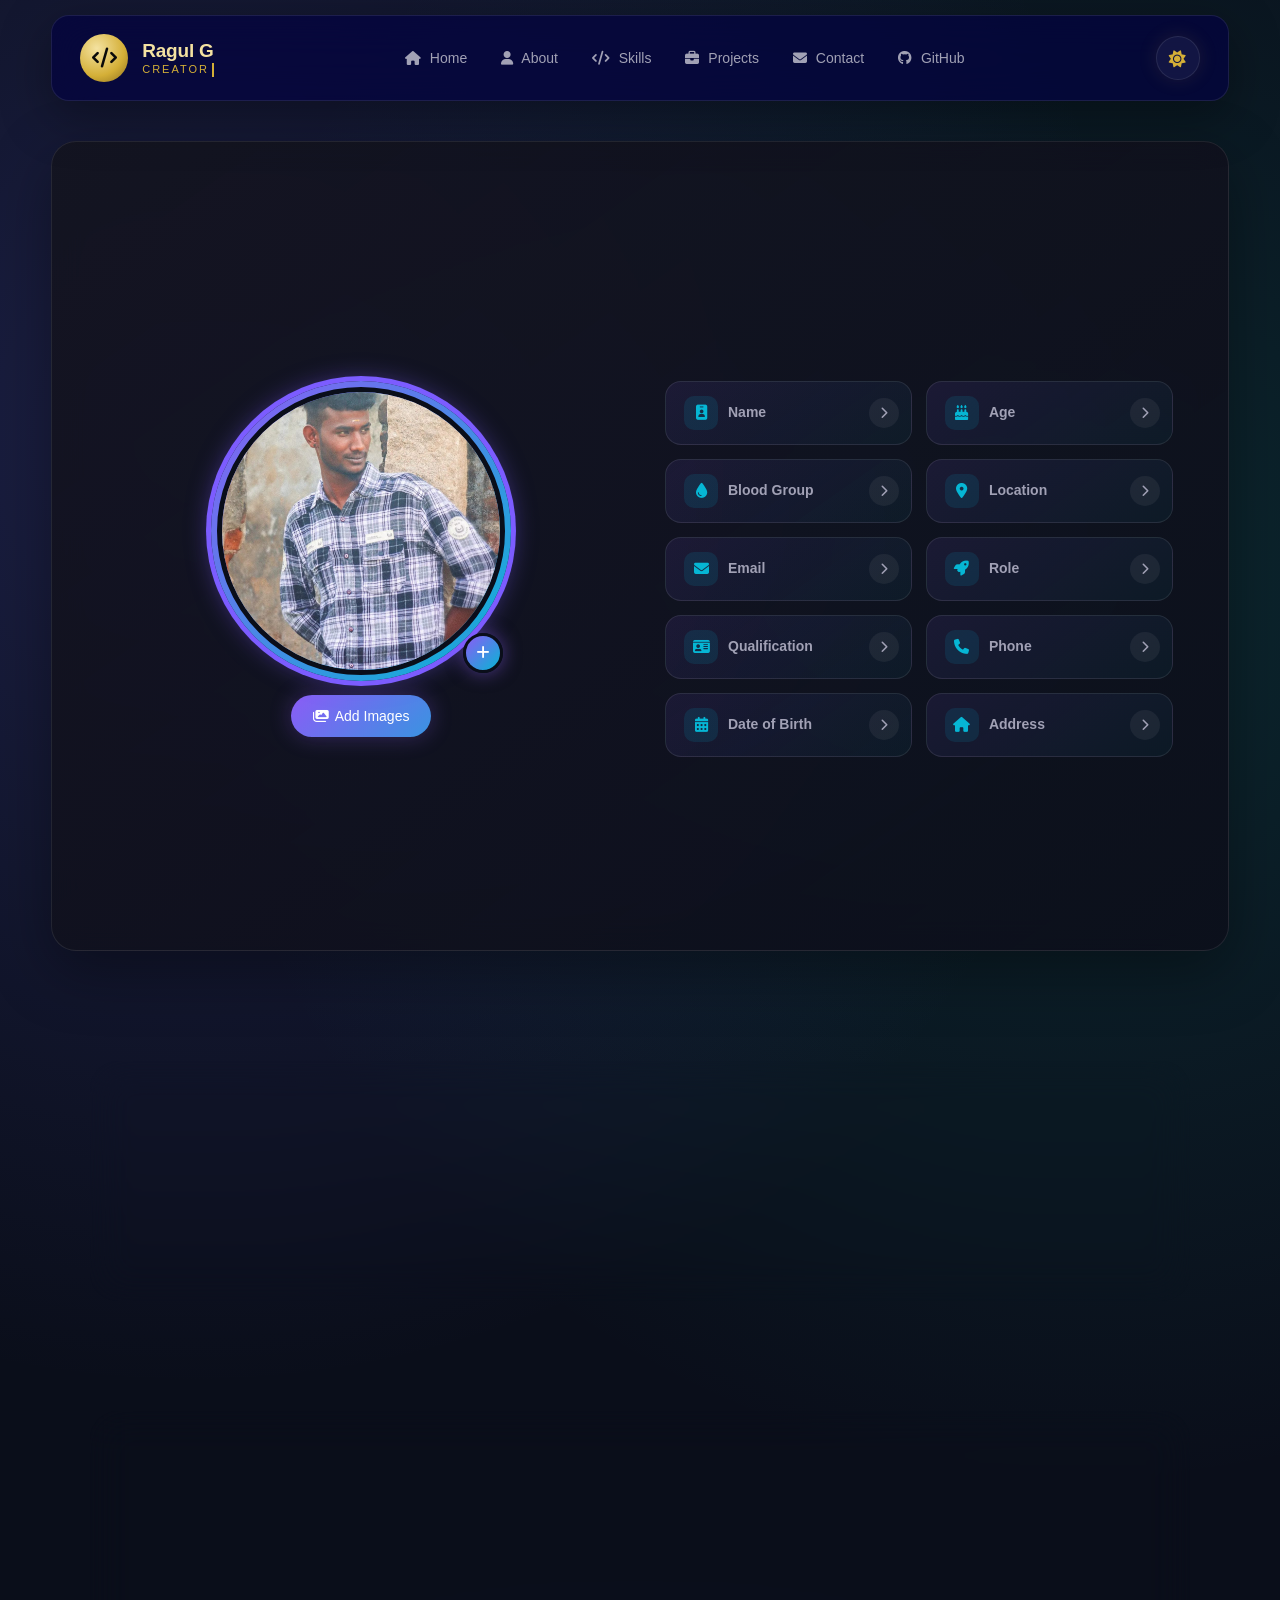
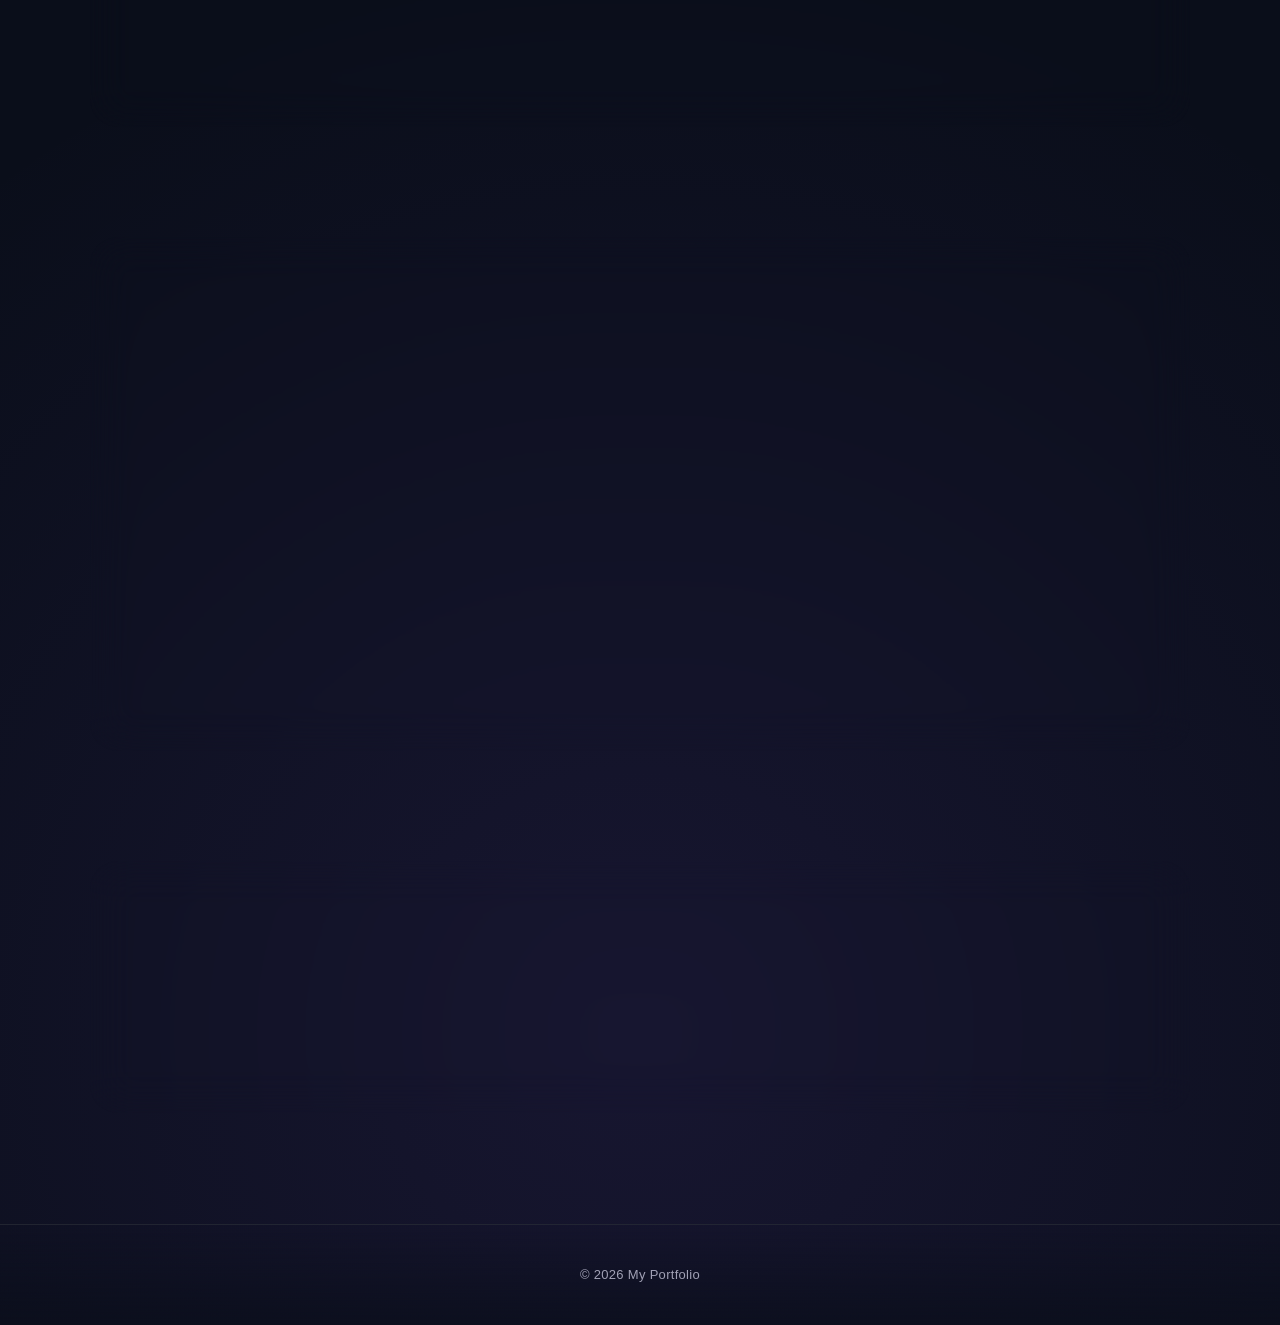
==== commit 67df462f: "updated website" ====
--- a/index.html
+++ b/index.html
@@ -70,6 +70,16 @@
                 <i class="fa-solid fa-envelope"></i>
                 Contact
             </a>
+
+            <a href="https://github.com/ragul701"
+   target="_blank"
+   rel="noopener noreferrer"
+   class="github-nav-btn">
+
+    <i class="fa-brands fa-github"></i>
+    GitHub
+
+</a>
 
         </nav>
 
--- a/style.css
+++ b/style.css
@@ -122,6 +122,8 @@
 body {
 
     font-family: 'Inter', sans-serif;
+
+    overflow-x: hidden;
 
     background:
         radial-gradient(
@@ -737,6 +739,7 @@
 
 /* =========================================================
    HOME / HERO
+   (now boxed, like the Skills section)
    ========================================================= */
 
 .hero-section {
@@ -747,7 +750,7 @@
 
     max-width: 1200px;
 
-    margin: auto;
+    margin: 40px auto;
 
     display: flex;
 
@@ -755,7 +758,17 @@
 
     justify-content: center;
 
-    padding: 80px 0;
+    padding: 80px 55px;
+
+    background: var(--section-bg);
+
+    border: 1px solid var(--border);
+
+    border-radius: 25px;
+
+    backdrop-filter: blur(15px);
+
+    box-shadow: 0 20px 60px var(--shadow-color);
 }
 
 
@@ -860,9 +873,9 @@
 
     position: relative;
 
-    width: 300px;
-
-    height: 300px;
+    width: clamp(170px, 55vw, 300px);
+
+    height: clamp(170px, 55vw, 300px);
 
     border-radius: 50%;
 
@@ -2150,7 +2163,7 @@
 
     .hero-section {
 
-        padding-top: 40px;
+        padding: 60px 30px;
     }
 
 
@@ -2318,6 +2331,12 @@
     }
 
 
+    .hero-section {
+
+        padding: 40px 18px;
+    }
+
+
     .home-text h2 {
 
         font-size: 43px;
@@ -2327,14 +2346,6 @@
     .home-text p {
 
         font-size: 17px;
-    }
-
-
-    .profile-container {
-
-        width: 230px;
-
-        height: 230px;
     }
 
 
@@ -2360,6 +2371,18 @@
         width: 100%;
 
         text-align: center;
+    }
+
+
+    .info-chip {
+
+        padding: 12px 10px 12px 14px;
+    }
+
+
+    .info-grid {
+
+        gap: 12px;
     }
 
 
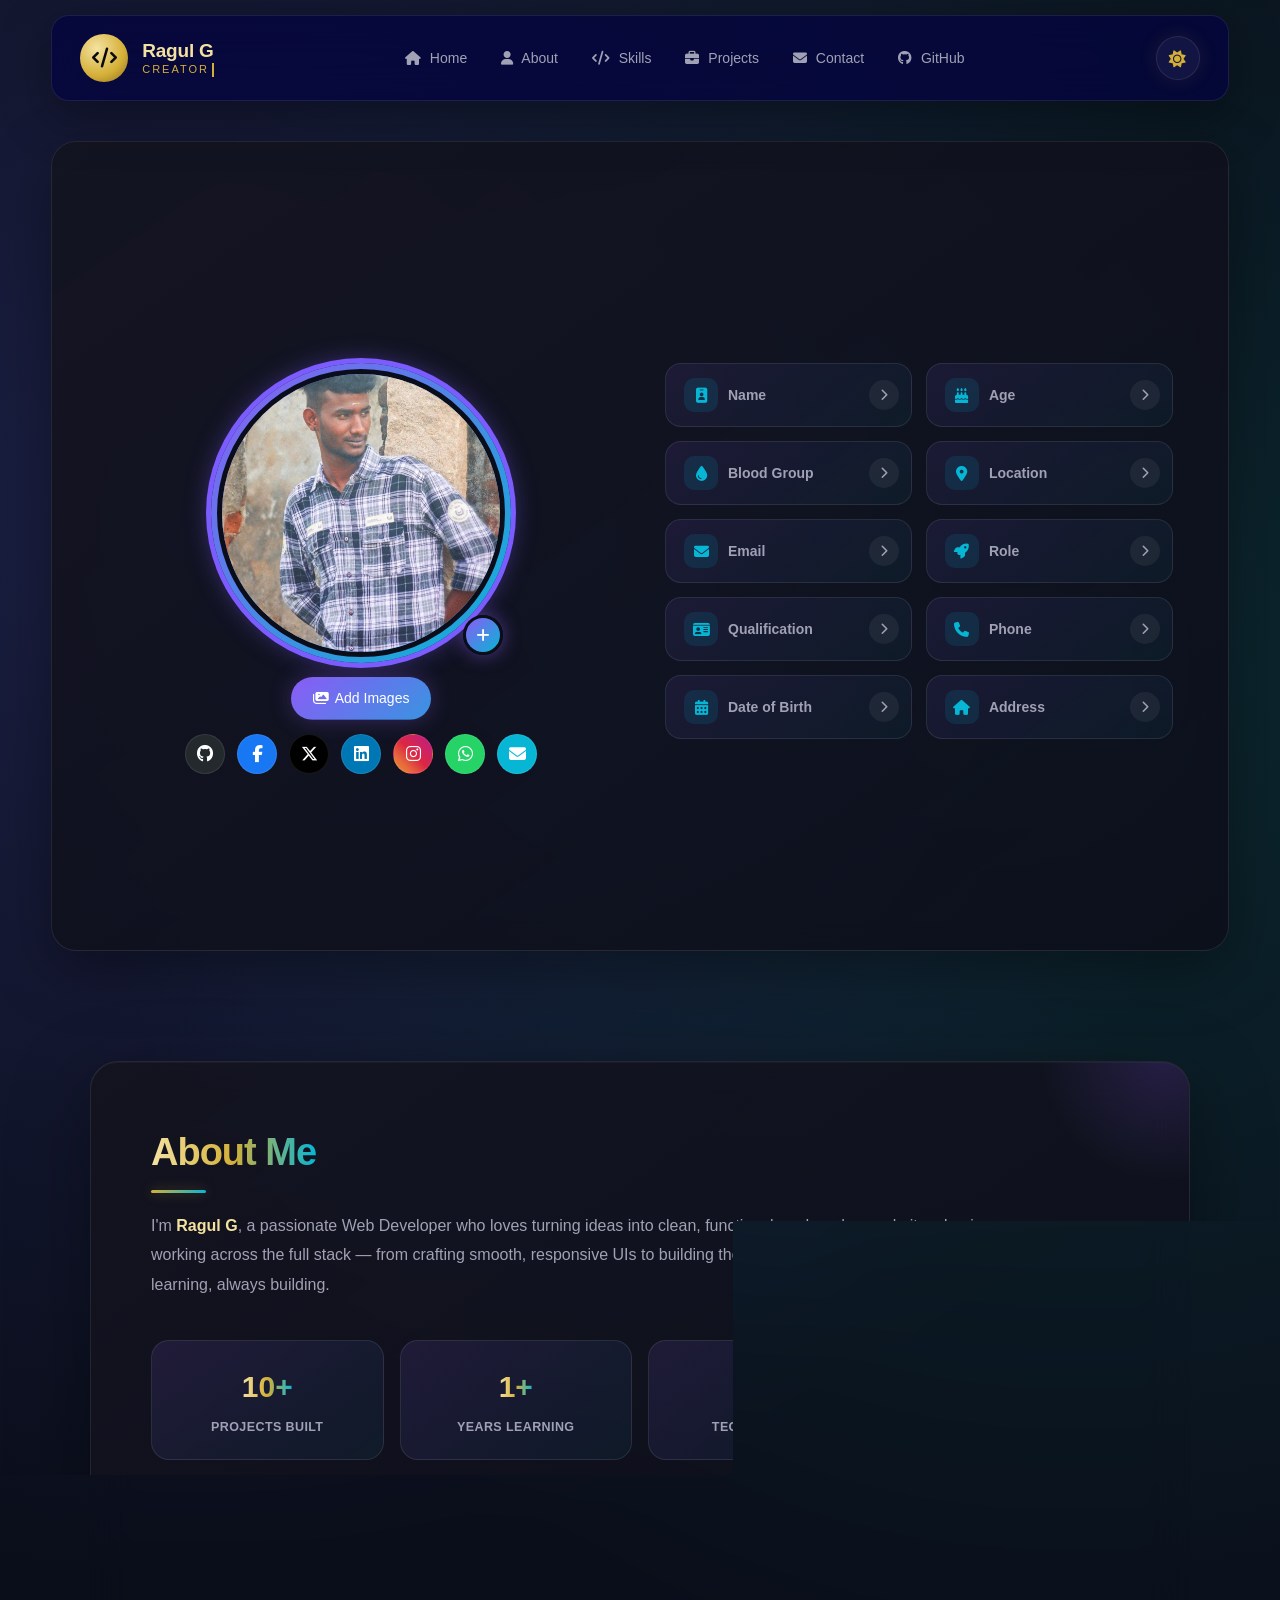
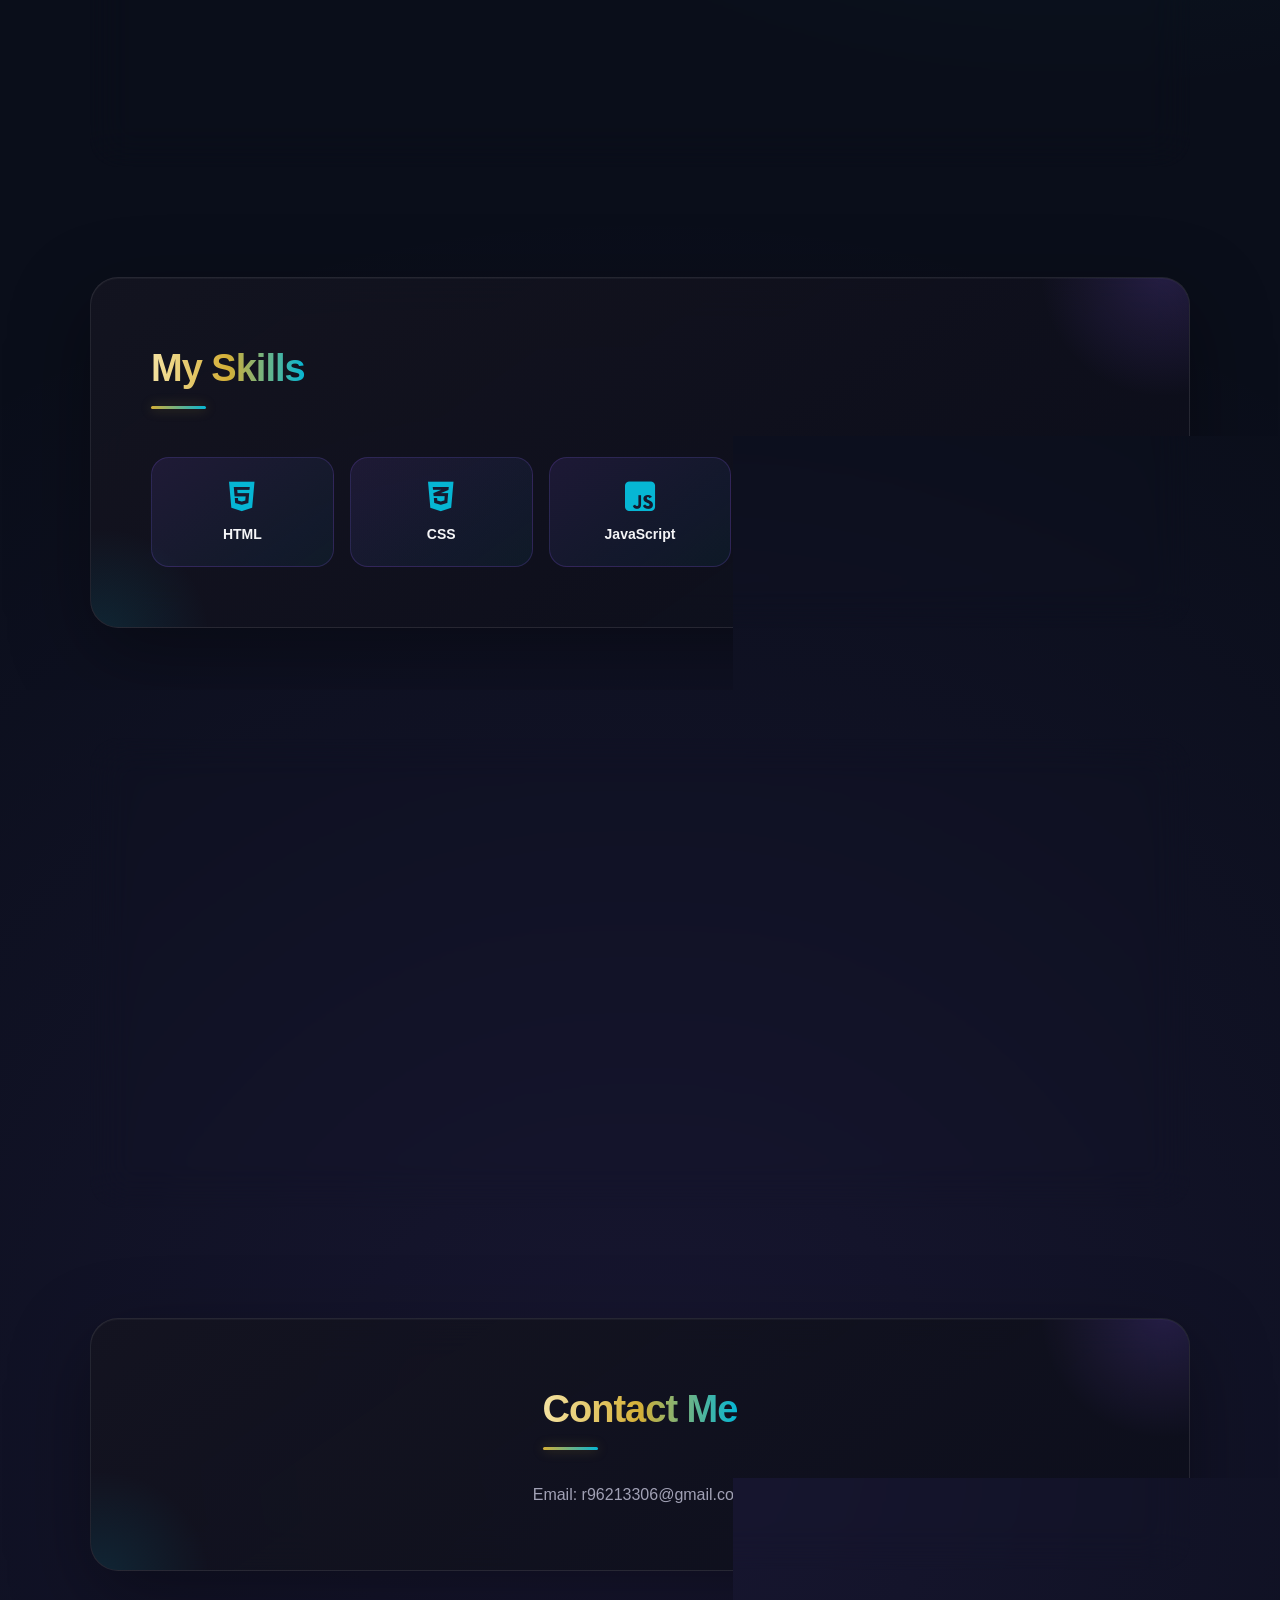
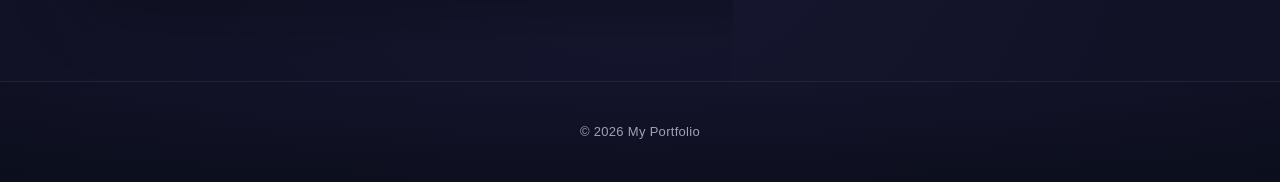
==== commit 0494d42b: "updated website" ====
--- a/index.html
+++ b/index.html
@@ -11,6 +11,7 @@
 
     <link rel="stylesheet"
         href="https://cdnjs.cloudflare.com/ajax/libs/font-awesome/6.5.1/css/all.min.css">
+
 </head>
 
 <body>
@@ -158,6 +159,40 @@
                             Add Images
 
                         </a>
+
+                        <!-- SOCIAL ICONS (always visible, hover animation) -->
+
+                        <div class="social-icons">
+
+                            <a href="https://github.com/ragul701" target="_blank" rel="noopener noreferrer" class="social-icon github" aria-label="GitHub">
+                                <i class="fa-brands fa-github"></i>
+                            </a>
+
+                            <a href="https://facebook.com/Ragul G" target="_blank" rel="noopener noreferrer" class="social-icon facebook" aria-label="Facebook">
+                                <i class="fa-brands fa-facebook-f"></i>
+                            </a>
+
+                            <a href="https://x.com/@RagulG98" target="_blank" rel="noopener noreferrer" class="social-icon twitter" aria-label="X (Twitter)">
+                                <i class="fa-brands fa-x-twitter"></i>
+                            </a>
+
+                            <a href="https://linkedin.com/in/yourusername" target="_blank" rel="noopener noreferrer" class="social-icon linkedin" aria-label="LinkedIn">
+                                <i class="fa-brands fa-linkedin"></i>
+                            </a>
+
+                            <a href="https://instagram.com/_but_me_casual_" target="_blank" rel="noopener noreferrer" class="social-icon instagram" aria-label="Instagram">
+                                <i class="fa-brands fa-instagram"></i>
+                            </a>
+
+                            <a href="https://wa.me/918807239224" target="_blank" rel="noopener noreferrer" class="social-icon whatsapp" aria-label="WhatsApp">
+                                <i class="fa-brands fa-whatsapp"></i>
+                            </a>
+
+                            <a href="mailto:r96213306@gmail.com" class="social-icon email" aria-label="Email">
+                                <i class="fa-solid fa-envelope"></i>
+                            </a>
+
+                        </div>
 
                     </div>
 
@@ -605,10 +640,63 @@
                 About Me
             </h2>
 
-            <p>
-                I'm a Web Developer interested in building modern
-                and useful websites.
-            </p>
+            <div class="about-content">
+
+                <p>
+                    I'm <strong>Ragul G</strong>, a passionate Web Developer who loves
+                    turning ideas into clean, functional, and modern websites.
+                    I enjoy working across the full stack — from crafting
+                    smooth, responsive UIs to building the logic that powers them.
+                    Always learning, always building.
+                </p>
+
+                <div class="about-stats">
+
+                    <div class="stat-box">
+                        <span class="stat-number">10+</span>
+                        <span class="stat-label">Projects Built</span>
+                    </div>
+
+                    <div class="stat-box">
+                        <span class="stat-number">1+</span>
+                        <span class="stat-label">Years Learning</span>
+                    </div>
+
+                    <div class="stat-box">
+                        <span class="stat-number">5+</span>
+                        <span class="stat-label">Technologies</span>
+                    </div>
+
+                    <div class="stat-box">
+                        <span class="stat-number">100%</span>
+                        <span class="stat-label">Dedication</span>
+                    </div>
+
+                </div>
+
+                <div class="about-highlights">
+
+                    <div class="highlight-card">
+                        <i class="fa-solid fa-code"></i>
+                        <h4>Web Development</h4>
+                        <p>Building responsive, fast, and user-friendly websites.</p>
+                    </div>
+
+                    <div class="highlight-card">
+                        <i class="fa-solid fa-palette"></i>
+                        <h4>UI/UX Focus</h4>
+                        <p>Designing clean interfaces people enjoy using.</p>
+                    </div>
+
+                    <div class="highlight-card">
+                        <i class="fa-solid fa-rocket"></i>
+                        <h4>Always Improving</h4>
+                        <p>Exploring new tools and techniques constantly.</p>
+                    </div>
+
+                </div>
+
+            </div>
 
         </section>
 
@@ -623,15 +711,34 @@
                 My Skills
             </h2>
 
-            <ul>
-
-                <li>HTML</li>
-                <li>CSS</li>
-                <li>JavaScript</li>
-                <li>React.js</li>
-                <li>Node.js</li>
-
-            </ul>
+            <div class="skills-grid">
+
+                <div class="skill-card">
+                    <i class="fa-brands fa-html5"></i>
+                    <span>HTML</span>
+                </div>
+
+                <div class="skill-card">
+                    <i class="fa-brands fa-css3-alt"></i>
+                    <span>CSS</span>
+                </div>
+
+                <div class="skill-card">
+                    <i class="fa-brands fa-square-js"></i>
+                    <span>JavaScript</span>
+                </div>
+
+                <div class="skill-card">
+                    <i class="fa-brands fa-react"></i>
+                    <span>React.js</span>
+                </div>
+
+                <div class="skill-card">
+                    <i class="fa-brands fa-node-js"></i>
+                    <span>Node.js</span>
+                </div>
+
+            </div>
 
         </section>
 
@@ -646,28 +753,72 @@
                 My Projects
             </h2>
 
-            <div>
-
-                <h3>
-                    Project 1
-                </h3>
-
-                <p>
-                    My first web project.
-                </p>
-
-            </div>
-
-
-            <div>
-
-                <h3>
-                    Project 2
-                </h3>
-
-                <p>
-                    My second web project.
-                </p>
+            <div class="projects-grid">
+
+                <div class="project-card">
+
+                    <div class="project-tags">
+                        <span>HTML</span>
+                        <span>CSS</span>
+                        <span>JavaScript</span>
+                    </div>
+
+                    <h3>
+                        Project 1
+                    </h3>
+
+                    <p>
+                        My first web project.
+                    </p>
+
+                    <div class="project-links">
+
+                        <a href="#" target="_blank" class="project-btn live">
+                            <i class="fa-solid fa-arrow-up-right-from-square"></i>
+                            Live Demo
+                        </a>
+
+                        <a href="#" target="_blank" class="project-btn code">
+                            <i class="fa-brands fa-github"></i>
+                            View Code
+                        </a>
+
+                    </div>
+
+                </div>
+
+
+                <div class="project-card">
+
+                    <div class="project-tags">
+                        <span>React</span>
+                        <span>Node.js</span>
+                        <span>CSS</span>
+                    </div>
+
+                    <h3>
+                        Project 2
+                    </h3>
+
+                    <p>
+                        My second web project.
+                    </p>
+
+                    <div class="project-links">
+
+                        <a href="#" target="_blank" class="project-btn live">
+                            <i class="fa-solid fa-arrow-up-right-from-square"></i>
+                            Live Demo
+                        </a>
+
+                        <a href="#" target="_blank" class="project-btn code">
+                            <i class="fa-brands fa-github"></i>
+                            View Code
+                        </a>
+
+                    </div>
+
+                </div>
 
             </div>
 
--- a/style.css
+++ b/style.css
@@ -84,34 +84,39 @@
     --gold: #b88700;
     --gold-light: #d6a928;
 
-    --border: rgba(23, 32, 51, 0.12);
-
-    --header-bg: rgba(255, 255, 255, 0.82);
+    --header-bg:
+        linear-gradient(
+            135deg,
+            rgba(255, 255, 255, 0.90),
+            rgba(238, 233, 255, 0.85)
+        );
 
     --section-bg:
         linear-gradient(
             145deg,
-            rgba(255, 255, 255, 0.96),
-            rgba(241, 245, 250, 0.94)
+            rgba(255, 255, 255, 0.97),
+            rgba(237, 240, 253, 0.92)
         );
 
     --project-bg:
         linear-gradient(
             145deg,
             #ffffff,
-            #f1f5fa
+            #eef1fb
         );
 
     --flyout-bg:
         linear-gradient(
             135deg,
             #ffffff,
-            #f3f6fa
+            #f0f2fb
         );
 
     --scroll-track: #e6eaf0;
 
-    --shadow-color: rgba(31, 41, 55, 0.15);
+    --shadow-color: rgba(76, 60, 140, 0.16);
+
+    --border: rgba(112, 72, 232, 0.18);
 }
 
 
@@ -160,18 +165,18 @@
     background:
         radial-gradient(
             circle at 15% 15%,
-            rgba(112, 72, 232, 0.10),
-            transparent 35%
+            rgba(112, 72, 232, 0.20),
+            transparent 40%
         ),
         radial-gradient(
             circle at 85% 20%,
-            rgba(8, 145, 178, 0.10),
-            transparent 35%
+            rgba(8, 145, 178, 0.18),
+            transparent 40%
         ),
         radial-gradient(
             circle at 50% 90%,
-            rgba(212, 175, 55, 0.08),
-            transparent 40%
+            rgba(212, 175, 55, 0.14),
+            transparent 45%
         ),
         var(--bg);
 }
@@ -1137,6 +1142,186 @@
 
 
 /* =========================================================
+   SOCIAL ICONS
+   (reveal below "Add Images" on hover)
+   ========================================================= */
+
+.social-icons {
+
+    display: flex;
+
+    align-items: center;
+
+    justify-content: center;
+
+    gap: 12px;
+
+    margin-top: 4px;
+}
+
+
+.social-icon {
+
+    flex-shrink: 0;
+
+    width: 40px;
+
+    height: 40px;
+
+    display: flex;
+
+    align-items: center;
+
+    justify-content: center;
+
+    border-radius: 50%;
+
+    border: 1px solid var(--border);
+
+    font-size: 17px;
+
+    text-decoration: none;
+
+    transition:
+        transform 0.35s
+        cubic-bezier(.34,1.56,.64,1),
+        box-shadow 0.3s ease,
+        filter 0.3s ease;
+}
+
+
+.social-icon:hover {
+
+    transform:
+        translateY(-6px)
+        scale(1.18)
+        rotate(-8deg);
+
+    filter: brightness(1.15);
+}
+
+
+.social-icon.github {
+
+    background: #24292e;
+
+    color: #fff;
+}
+
+
+.social-icon.github:hover {
+
+    box-shadow:
+        0 10px 22px
+        rgba(36, 41, 46, 0.55);
+}
+
+
+.social-icon.facebook {
+
+    background: #1877f2;
+
+    color: #fff;
+}
+
+
+.social-icon.facebook:hover {
+
+    box-shadow:
+        0 10px 22px
+        rgba(24, 119, 242, 0.55);
+}
+
+
+.social-icon.twitter {
+
+    background: #000000;
+
+    color: #fff;
+}
+
+
+.social-icon.twitter:hover {
+
+    box-shadow:
+        0 10px 22px
+        rgba(0, 0, 0, 0.45);
+}
+
+
+.social-icon.linkedin {
+
+    background: #0077b5;
+
+    color: #fff;
+}
+
+
+.social-icon.linkedin:hover {
+
+    box-shadow:
+        0 10px 22px
+        rgba(0, 119, 181, 0.55);
+}
+
+
+.social-icon.instagram {
+
+    background:
+        linear-gradient(
+            45deg,
+            #f09433,
+            #e6683c,
+            #dc2743,
+            #cc2366,
+            #bc1888
+        );
+
+    color: #fff;
+}
+
+
+.social-icon.instagram:hover {
+
+    box-shadow:
+        0 10px 24px
+        rgba(220, 39, 67, 0.5);
+}
+
+
+.social-icon.whatsapp {
+
+    background: #25d366;
+
+    color: #fff;
+}
+
+
+.social-icon.whatsapp:hover {
+
+    box-shadow:
+        0 10px 22px
+        rgba(37, 211, 102, 0.55);
+}
+
+
+.social-icon.email {
+
+    background: var(--cyan);
+
+    color: #fff;
+}
+
+
+.social-icon.email:hover {
+
+    box-shadow:
+        0 10px 22px
+        rgba(6, 182, 212, 0.5);
+}
+
+
+/* =========================================================
    INFO GRID
    ========================================================= */
 
@@ -1228,6 +1413,28 @@
 }
 
 
+body.light-mode .info-chip {
+
+    background:
+        linear-gradient(
+            145deg,
+            rgba(112, 72, 232, 0.10),
+            rgba(8, 145, 178, 0.06)
+        );
+
+    box-shadow:
+        0 4px 14px
+        rgba(76, 60, 140, 0.06);
+}
+
+
+body.light-mode .info-chip > i {
+
+    background:
+        rgba(8, 145, 178, 0.14);
+}
+
+
 .chip-arrow {
 
     flex-shrink: 0;
@@ -1789,11 +1996,257 @@
 }
 
 
+.about-content {
+
+    display: flex;
+
+    flex-direction: column;
+
+    gap: 40px;
+}
+
+
+.about-content > p {
+
+    max-width: 780px;
+}
+
+
+.about-content strong {
+
+    color: var(--gold-light);
+}
+
+
+/* ---------- STATS ---------- */
+
+.about-stats {
+
+    display: grid;
+
+    grid-template-columns:
+        repeat(auto-fit, minmax(140px, 1fr));
+
+    gap: 16px;
+}
+
+
+.stat-box {
+
+    display: flex;
+
+    flex-direction: column;
+
+    align-items: center;
+
+    justify-content: center;
+
+    gap: 6px;
+
+    padding: 22px 14px;
+
+    border: 1px solid var(--border);
+
+    border-radius: 18px;
+
+    background:
+        linear-gradient(
+            145deg,
+            rgba(139, 92, 246, 0.12),
+            rgba(6, 182, 212, 0.06)
+        );
+
+    text-align: center;
+
+    transition:
+        transform 0.35s ease,
+        border-color 0.35s ease,
+        box-shadow 0.35s ease;
+}
+
+
+.stat-box:hover {
+
+    transform: translateY(-6px);
+
+    border-color:
+        rgba(212, 175, 55, 0.4);
+
+    box-shadow:
+        0 15px 35px
+        rgba(139, 92, 246, 0.15);
+}
+
+
+.stat-number {
+
+    font-size: 30px;
+
+    font-weight: 800;
+
+    background:
+        linear-gradient(
+            90deg,
+            var(--gold-light),
+            var(--gold),
+            var(--cyan)
+        );
+
+    -webkit-background-clip: text;
+
+    -webkit-text-fill-color: transparent;
+}
+
+
+.stat-label {
+
+    font-size: 12.5px;
+
+    font-weight: 600;
+
+    color: var(--muted);
+
+    letter-spacing: 0.4px;
+
+    text-transform: uppercase;
+}
+
+
+/* ---------- HIGHLIGHT CARDS ---------- */
+
+.about-highlights {
+
+    display: grid;
+
+    grid-template-columns:
+        repeat(auto-fit, minmax(220px, 1fr));
+
+    gap: 18px;
+}
+
+
+.highlight-card {
+
+    position: relative;
+
+    padding: 26px 22px;
+
+    border: 1px solid var(--border);
+
+    border-radius: 18px;
+
+    background: var(--project-bg);
+
+    overflow: hidden;
+
+    transition:
+        transform 0.4s
+        cubic-bezier(.22,1,.36,1),
+        border-color 0.4s ease,
+        box-shadow 0.4s ease;
+}
+
+
+.highlight-card::before {
+
+    content: "";
+
+    position: absolute;
+
+    top: 0;
+
+    left: 0;
+
+    width: 100%;
+
+    height: 2px;
+
+    background:
+        linear-gradient(
+            90deg,
+            var(--purple),
+            var(--cyan),
+            var(--gold)
+        );
+
+    transform: scaleX(0);
+
+    transform-origin: left;
+
+    transition: transform 0.5s ease;
+}
+
+
+.highlight-card:hover::before {
+
+    transform: scaleX(1);
+}
+
+
+.highlight-card:hover {
+
+    transform: translateY(-8px);
+
+    border-color:
+        rgba(6, 182, 212, 0.3);
+
+    box-shadow:
+        0 20px 45px var(--shadow-color);
+}
+
+
+.highlight-card > i {
+
+    width: 46px;
+
+    height: 46px;
+
+    display: flex;
+
+    align-items: center;
+
+    justify-content: center;
+
+    border-radius: 12px;
+
+    margin-bottom: 14px;
+
+    font-size: 19px;
+
+    color: var(--cyan);
+
+    background:
+        rgba(6, 182, 212, 0.12);
+}
+
+
+.highlight-card h4 {
+
+    font-size: 17px;
+
+    font-weight: 700;
+
+    color: var(--text);
+
+    margin-bottom: 6px;
+}
+
+
+.highlight-card p {
+
+    font-size: 14px;
+
+    color: var(--muted);
+
+    line-height: 1.6;
+}
+
+
 /* =========================================================
    SKILLS
    ========================================================= */
 
-#skills ul {
+.skills-grid {
 
     display: grid;
 
@@ -1802,23 +2255,25 @@
 
     gap: 16px;
 
-    list-style: none;
-
     margin-top: 30px;
 }
 
 
-#skills li {
+.skill-card {
 
     position: relative;
 
-    min-height: 75px;
+    min-height: 110px;
 
     display: flex;
 
+    flex-direction: column;
+
     align-items: center;
 
     justify-content: center;
+
+    gap: 10px;
 
     padding: 18px;
 
@@ -1852,7 +2307,7 @@
 }
 
 
-#skills li::before {
+.skill-card::before {
 
     content: "";
 
@@ -1881,13 +2336,13 @@
 }
 
 
-#skills li:hover::before {
+.skill-card:hover::before {
 
     left: 130%;
 }
 
 
-#skills li:hover {
+.skill-card:hover {
 
     transform: translateY(-8px);
 
@@ -1909,15 +2364,55 @@
 }
 
 
+.skill-card > i {
+
+    font-size: 34px;
+
+    color: var(--cyan);
+
+    transition:
+        transform 0.4s
+        cubic-bezier(.34,1.56,.64,1),
+        color 0.35s ease;
+}
+
+
+.skill-card:hover > i {
+
+    transform:
+        scale(1.15)
+        rotate(-6deg);
+
+    color: var(--gold-light);
+}
+
+
+.skill-card span {
+
+    font-size: 14px;
+}
+
+
 /* =========================================================
    PROJECTS
    ========================================================= */
 
-#projects > div {
+.projects-grid {
+
+    display: grid;
+
+    grid-template-columns:
+        repeat(auto-fit, minmax(280px, 1fr));
+
+    gap: 22px;
+
+    margin-top: 22px;
+}
+
+
+.project-card {
 
     position: relative;
-
-    margin-top: 22px;
 
     padding: 28px;
 
@@ -1939,7 +2434,7 @@
 }
 
 
-#projects > div::before {
+.project-card::before {
 
     content: "";
 
@@ -1970,13 +2465,13 @@
 }
 
 
-#projects > div:hover::before {
+.project-card:hover::before {
 
     transform: scaleX(1);
 }
 
 
-#projects > div:hover {
+.project-card:hover {
 
     transform: translateY(-8px);
 
@@ -1990,6 +2485,42 @@
 }
 
 
+.project-tags {
+
+    display: flex;
+
+    flex-wrap: wrap;
+
+    gap: 8px;
+
+    margin-bottom: 14px;
+}
+
+
+.project-tags span {
+
+    padding: 5px 12px;
+
+    border-radius: 20px;
+
+    font-size: 11.5px;
+
+    font-weight: 700;
+
+    letter-spacing: 0.3px;
+
+    text-transform: uppercase;
+
+    color: var(--cyan);
+
+    background:
+        rgba(6, 182, 212, 0.12);
+
+    border:
+        1px solid rgba(6, 182, 212, 0.25);
+}
+
+
 #projects h3 {
 
     margin-bottom: 10px;
@@ -2005,6 +2536,97 @@
 #projects p {
 
     font-size: 15px;
+}
+
+
+.project-links {
+
+    display: flex;
+
+    flex-wrap: wrap;
+
+    gap: 12px;
+
+    margin-top: 22px;
+}
+
+
+.project-btn {
+
+    display: inline-flex;
+
+    align-items: center;
+
+    gap: 8px;
+
+    padding: 9px 18px;
+
+    border-radius: 30px;
+
+    font-size: 13.5px;
+
+    font-weight: 600;
+
+    text-decoration: none;
+
+    transition:
+        transform 0.3s ease,
+        box-shadow 0.3s ease,
+        background 0.3s ease;
+}
+
+
+.project-btn.live {
+
+    color: white;
+
+    background:
+        linear-gradient(
+            135deg,
+            var(--purple),
+            var(--cyan)
+        );
+
+    box-shadow:
+        0 0 18px
+        rgba(139, 92, 246, 0.3);
+}
+
+
+.project-btn.live:hover {
+
+    transform:
+        translateY(-3px)
+        scale(1.03);
+
+    box-shadow:
+        0 10px 26px
+        rgba(6, 182, 212, 0.45);
+}
+
+
+.project-btn.code {
+
+    color: var(--text);
+
+    border: 1px solid var(--border);
+
+    background:
+        rgba(255, 255, 255, 0.05);
+}
+
+
+.project-btn.code:hover {
+
+    background: var(--purple);
+
+    color: white;
+
+    transform: translateY(-3px);
+
+    box-shadow:
+        0 8px 22px
+        rgba(139, 92, 246, 0.35);
 }
 
 
@@ -2262,7 +2884,7 @@
     }
 
 
-    #skills ul {
+    .skills-grid {
 
         grid-template-columns:
             repeat(2, minmax(0, 1fr));
@@ -2374,6 +2996,26 @@
     }
 
 
+    .social-icons {
+
+        width: 100%;
+
+        justify-content: center;
+    }
+
+
+    .about-stats {
+
+        grid-template-columns: repeat(2, 1fr);
+    }
+
+
+    .stat-number {
+
+        font-size: 24px;
+    }
+
+
     .info-chip {
 
         padding: 12px 10px 12px 14px;
@@ -2413,7 +3055,7 @@
     }
 
 
-    #skills ul {
+    .skills-grid {
 
         grid-template-columns: 1fr 1fr;
 
@@ -2421,9 +3063,9 @@
     }
 
 
-    #skills li {
-
-        min-height: 60px;
+    .skill-card {
+
+        min-height: 90px;
 
         font-size: 13px;
 
@@ -2431,7 +3073,13 @@
     }
 
 
-    #projects > div {
+    .skill-card > i {
+
+        font-size: 26px;
+    }
+
+
+    .project-card {
 
         padding: 20px;
 
@@ -2475,8 +3123,8 @@
     }
 
 
-    #skills li::before,
-    #projects > div::before {
+    .skill-card::before,
+    .project-card::before {
 
         display: none;
     }
